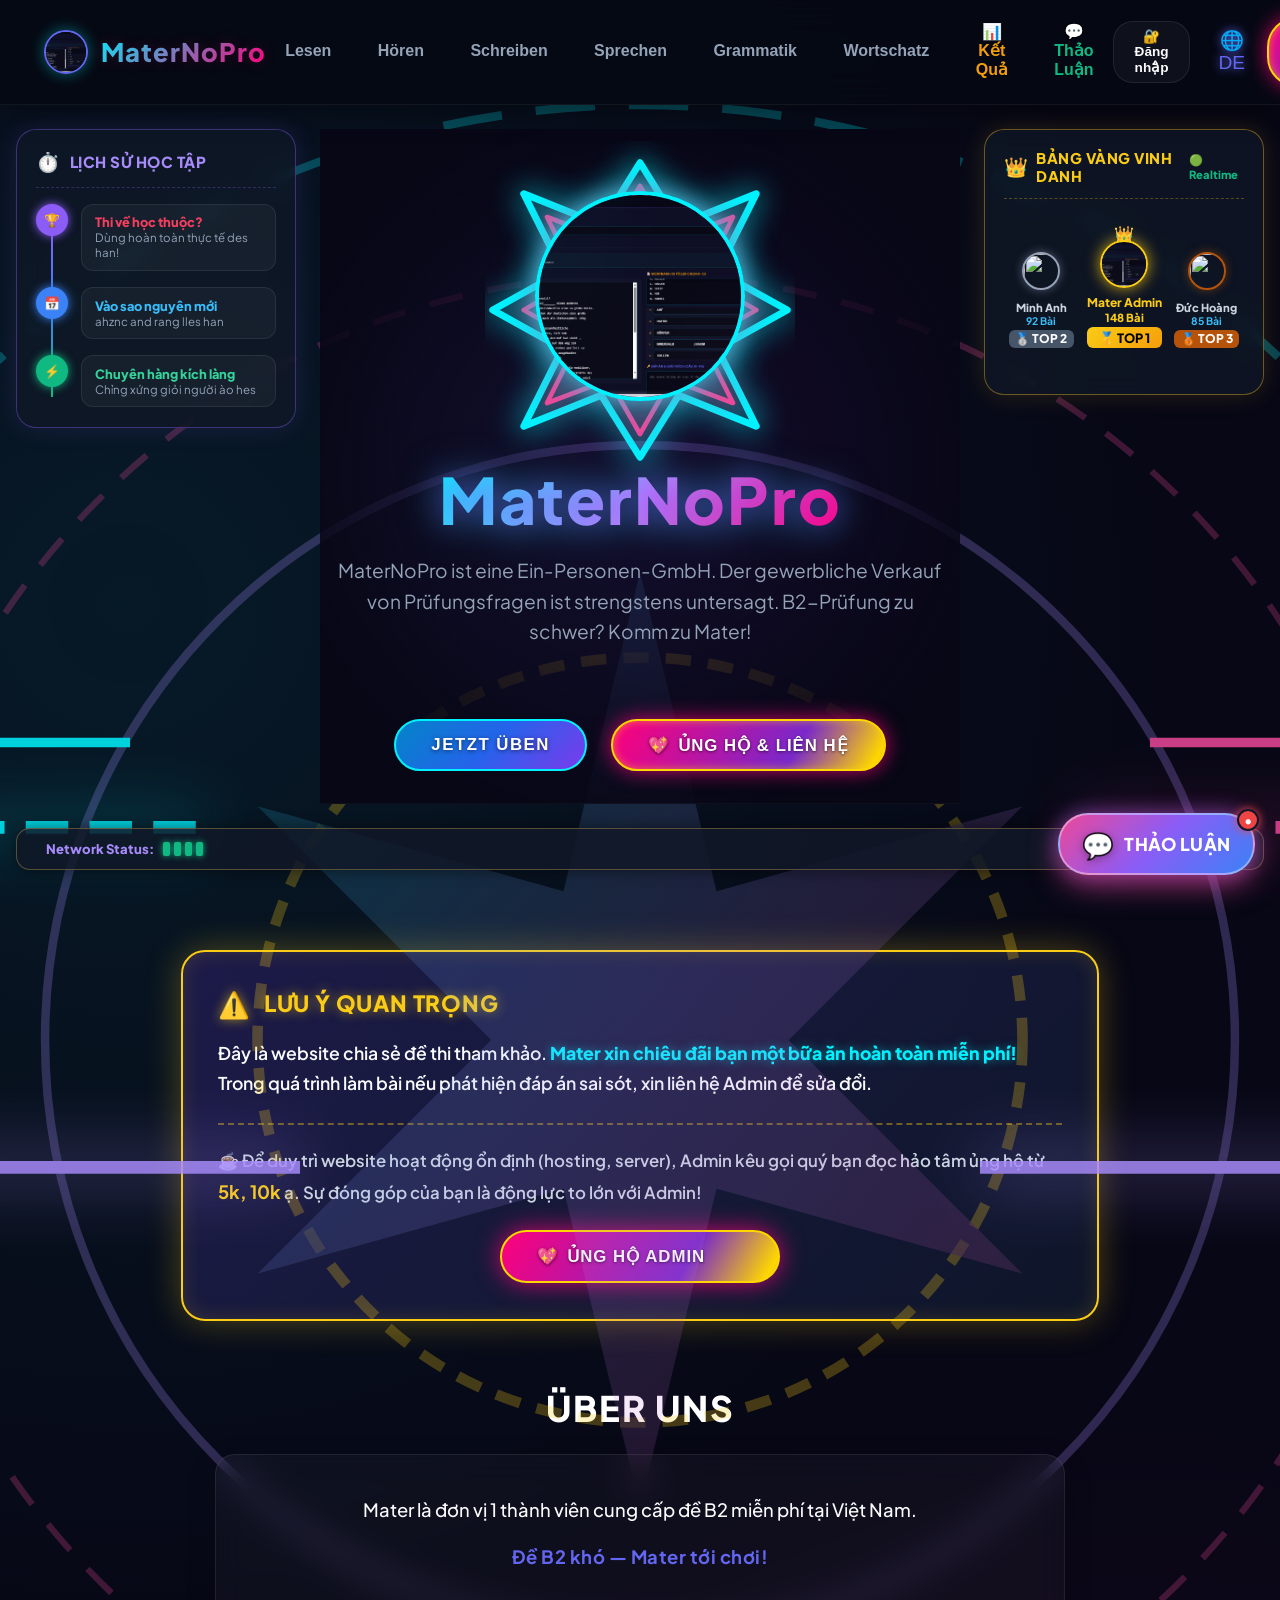
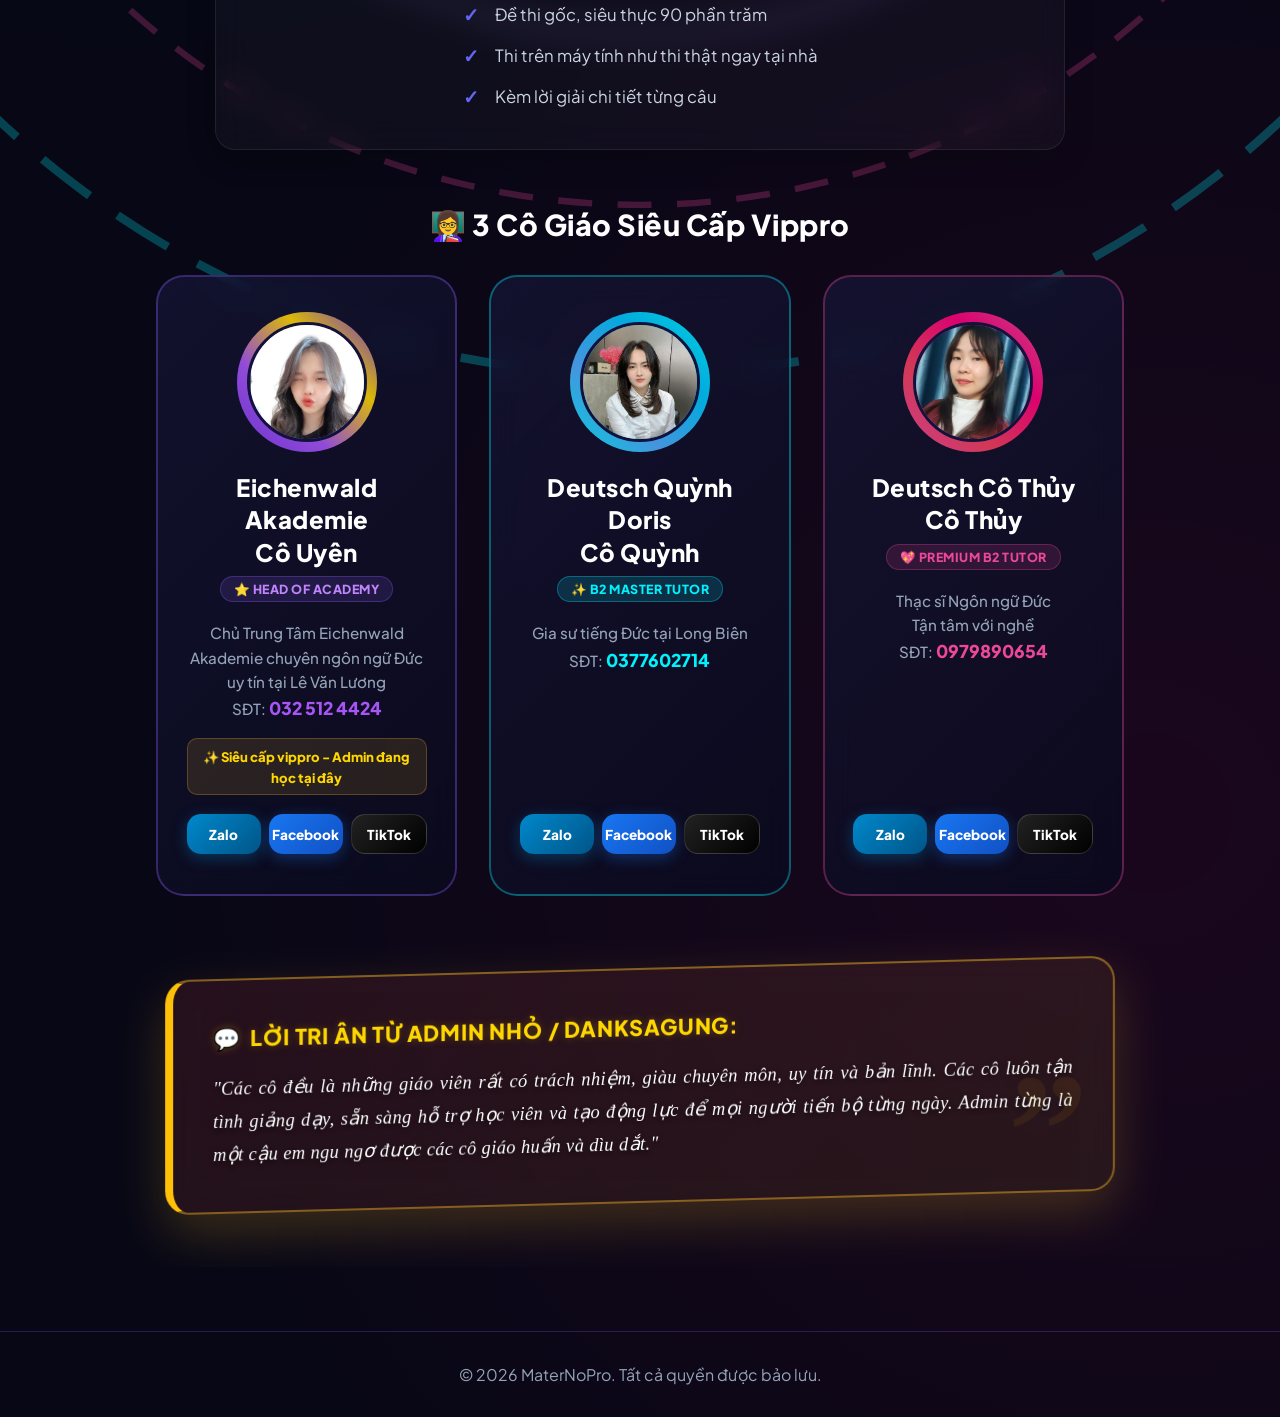
==== index_draft.html @ cdd09647 "Fix mobile responsive layout: stack Logo & Title at top, scale appropriately for mobile screens" ====
<!DOCTYPE html>
<html lang="vi">
<head>
  <meta charset="UTF-8">
  <meta name="viewport" content="width=device-width, initial-scale=1.0">
  <meta name="google-site-verification" content="glshfxim6xFDceRt_GaAZdT2AYxNjdOtfJfPv4i5EfY" />
  <title>MaterNoPro - Học Tiếng Đức & Thi Thử B2 Online Miễn Phí (Bản Nháp)</title>
  <meta name="description" content="Nền tảng ôn thi và thi thử tiếng Đức B2 trực tuyến miễn phí (Bản Nháp). Đầy đủ các phần đọc, nghe, viết theo cấu trúc đề thi chính thức kèm giải thích đáp án chi tiết.">
  <meta name="keywords" content="thi thử tiếng đức, thi thử b2 tiếng đức, học tiếng đức online, maternopro, ôn thi tiếng đức b2">
  <link rel="icon" type="image/jpeg" href="logo.jpg">
  
  <!-- Google Identity Services SDK (Đăng nhập bằng Google) -->
  <script src="https://accounts.google.com/gsi/client" async defer></script>
  
  <!-- Open Graph / Facebook -->
  <meta property="og:type" content="website">
  <meta property="og:url" content="https://maternorpo.online/index_draft.html">
  <meta property="og:title" content="MaterNoPro - Học Tiếng Đức & Thi Thử B2 Online Miễn Phí (Bản Nháp)">
  <meta property="og:description" content="Nền tảng ôn thi và thi thử tiếng Đức B2 trực tuyến miễn phí. Đầy đủ các phần đọc, nghe, viết kèm giải thích đáp án chi tiết.">
  <meta property="og:image" content="https://maternorpo.online/logo.jpg">

  <link rel="stylesheet" href="style_draft.css">
  <style>
    @keyframes heartbeat {
      0% { transform: scale(1); box-shadow: 0 0 15px rgba(255, 0, 122, 0.7); }
      14% { transform: scale(1.1); box-shadow: 0 0 30px rgba(255, 0, 122, 0.95); }
      28% { transform: scale(1); box-shadow: 0 0 15px rgba(255, 0, 122, 0.7); }
      42% { transform: scale(1.1); box-shadow: 0 0 30px rgba(255, 0, 122, 0.95); }
      70% { transform: scale(1); box-shadow: 0 0 15px rgba(255, 0, 122, 0.7); }
    }
    @keyframes cyanPulse {
      0% { transform: scale(1); box-shadow: 0 0 18px rgba(0, 242, 254, 0.8), inset 0 0 10px rgba(0, 242, 254, 0.4); }
      14% { transform: scale(1.1); box-shadow: 0 0 35px rgba(0, 242, 254, 1), 0 0 15px rgba(139, 92, 246, 0.8), inset 0 0 15px rgba(0, 242, 254, 0.6); }
      28% { transform: scale(1); box-shadow: 0 0 18px rgba(0, 242, 254, 0.8), inset 0 0 10px rgba(0, 242, 254, 0.4); }
      42% { transform: scale(1.1); box-shadow: 0 0 35px rgba(0, 242, 254, 1), 0 0 15px rgba(139, 92, 246, 0.8), inset 0 0 15px rgba(0, 242, 254, 0.6); }
      70% { transform: scale(1); box-shadow: 0 0 18px rgba(0, 242, 254, 0.8), inset 0 0 10px rgba(0, 242, 254, 0.4); }
    }
    @keyframes shimmer {
      0% { background-position: -200% 0; }
      100% { background-position: 200% 0; }
    }
    .btn-donate-pulse {
      background: linear-gradient(120deg, #ff007a 0%, #7928ca 35%, #ffd700 50%, #7928ca 65%, #ff007a 100%);
      background-size: 200% auto;
      border: 2px solid #ffd700;
      color: #fff;
      font-weight: 900;
      padding: 0.55rem 1.2rem;
      border-radius: 30px;
      cursor: pointer;
      display: inline-flex;
      align-items: center;
      gap: 0.5rem;
      font-size: 0.88rem;
      text-transform: uppercase;
      letter-spacing: 1px;
      text-shadow: 0 1px 3px rgba(0,0,0,0.6);
      box-shadow: 0 0 20px rgba(255, 0, 122, 0.8), inset 0 0 8px rgba(255, 215, 0, 0.5);
      animation: heartbeat 2.5s infinite ease-in-out, shimmer 3s infinite linear;
      transition: all 0.3s ease;
      margin-right: 0.8rem;
    }
    
    /* Cyber Gamer Outer Bevel Frame */
    .cyber-frame-wrapper {
      position: relative;
      max-width: 1380px;
      margin: 1.5rem auto;
      border: 3px solid #7c4dff;
      border-image: linear-gradient(135deg, #c5a059 0%, #8b5cf6 30%, #00f2fe 70%, #c5a059 100%) 1;
      background: rgba(10, 10, 26, 0.95);
      box-shadow: 0 0 50px rgba(124, 77, 255, 0.3), inset 0 0 30px rgba(0, 0, 0, 0.8);
      border-radius: 24px;
      padding: 1.5rem;
      overflow: hidden;
    }

    .cyber-frame-corner {
      position: absolute;
      width: 25px;
      height: 25px;
      border: 3px solid #c5a059;
      pointer-events: none;
      z-index: 10;
    }
    .cyber-corner-tl { top: 8px; left: 8px; border-right: none; border-bottom: none; }
    .cyber-corner-tr { top: 8px; right: 8px; border-left: none; border-bottom: none; }
    .cyber-corner-bl { bottom: 8px; left: 8px; border-right: none; border-top: none; }
    .cyber-corner-br { bottom: 8px; right: 8px; border-left: none; border-top: none; }

    .circuit-bg-lines {
      position: absolute;
      inset: 0;
      pointer-events: none;
      opacity: 0.15;
      background-image: 
        radial-gradient(circle at 50% 50%, rgba(139, 92, 246, 0.4) 0%, transparent 60%),
        linear-gradient(90deg, rgba(0,242,254,0.1) 1px, transparent 1px),
        linear-gradient(0deg, rgba(0,242,254,0.1) 1px, transparent 1px);
      background-size: 100% 100%, 40px 40px, 40px 40px;
      z-index: 1;
    }
    .btn-donate-pulse:hover {
      background-position: right center;
      transform: scale(1.15) !important;
      box-shadow: 0 0 35px rgba(255, 0, 122, 1), 0 0 15px rgba(255, 215, 0, 0.6);
    }
  </style>
  <script src="https://cdn.jsdelivr.net/npm/tesseract.js@5/dist/tesseract.min.js"></script>
</head>
<body>

  <!-- Top Navigation Bar -->
  <header>
    <div class="nav-container">
      <div class="logo" onclick="switchView('dashboard')">
        <img src="logo.jpg" class="header-logo-img" alt="MaterNoPro Logo">
        <span class="logo-text">MaterNoPro</span>
      </div>
      <nav class="nav-links">
        <button class="nav-btn" onclick="switchView('reading')" data-translate="nav-lesen">Lesen</button>
        <button class="nav-btn" onclick="switchView('listening')" data-translate="nav-hoeren">Hören</button>
        <button class="nav-btn" onclick="switchView('writing')" data-translate="nav-schreiben">Schreiben</button>
        <button class="nav-btn" onclick="switchView('speaking')" data-translate="nav-sprechen">Sprechen</button>
        <button class="nav-btn" onclick="switchView('grammar')" data-translate="nav-grammatik">Grammatik</button>
        <button class="nav-btn" onclick="switchView('vocab')" data-translate="nav-wortschatz">Wortschatz</button>
        <button class="nav-btn" onclick="switchView('results_history')" style="color: #f59e0b; font-weight: 800;">📊 Kết Quả</button>
        <button class="nav-btn" onclick="switchView('community')" style="color: #10b981; font-weight: 800;">💬 Thảo Luận</button>
        <button class="nav-btn" onclick="switchView('admin')" style="color: #ff007a; text-shadow: 0 0 8px rgba(255, 0, 122, 0.4); display: none;" data-translate="nav-admin">Admin</button>
      </nav>
      <div class="nav-right">
        
        <!-- Auth Login / Profile Header Button -->
        <button class="btn btn-secondary" id="auth-header-btn" onclick="handleAuthHeaderClick()" style="border-radius: 20px; font-weight: 800; font-size: 0.85rem; padding: 0.4rem 0.95rem; margin-right: 0.4rem; display: inline-flex; align-items: center; gap: 0.4rem; cursor: pointer;">
          🔐 Đăng nhập
        </button>

        <!-- Language Selector Dropdown -->
        <div class="lang-selector-container">
          <button class="icon-btn" id="lang-btn" onclick="toggleLangDropdown()" title="Chọn ngôn ngữ">🌐</button>
          <div class="lang-dropdown" id="lang-dropdown">
            <button class="lang-opt" onclick="setLanguage('de')">
              <span class="lang-prefix">DE</span> Deutsch
            </button>
            <button class="lang-opt" onclick="setLanguage('vi')">
              <span class="lang-prefix">VN</span> Tiếng Việt
            </button>
          </div>
        </div>

        <!-- Contact / Support Modal Trigger Button -->
        <button class="btn-donate-pulse" onclick="openDonateModal()" title="Cổng thông tin & Ủng hộ">
          <span>💖</span>
          <span style="font-family: 'Inter', sans-serif;">Ủng Hộ & LH</span>
        </button>

        <!-- Dedicated Warm Light Button -->
        <button class="icon-btn" id="warm-toggle-btn" onclick="toggleWarmLight()" title="Bật/Tắt Đèn Vàng Dịu Mắt (Bảo vệ mắt)" style="margin-right: 0.5rem; padding: 0.4rem 0.85rem; border-radius: 20px; font-size: 0.85rem; font-weight: 700; cursor: pointer; transition: all 0.2s; border: 1px solid var(--border-light); display: inline-flex; align-items: center; gap: 0.3rem;">
          💡 Đèn Vàng
        </button>

        <!-- Light/Dark Mode Switcher -->
        <button class="icon-btn" id="theme-toggle-btn" onclick="toggleTheme()" title="Đổi màu nền (Tối/Sáng/Vàng)">☀️</button>
      </div>
    </div>
  </header>

  <main>
    <!-- 1. DASHBOARD VIEW -->
    <section id="dashboard" class="section-view active" style="position: relative; overflow: hidden; width: 100%;">
      
      <!-- FULL SCREEN 100VW CYBER CIRCUIT LINES, PHOENIX WING & TRỐNG ĐỒNG OVERLAY -->
      <div style="position: absolute; inset: 0; width: 100vw; left: 50%; transform: translateX(-50%); pointer-events: none; opacity: 0.85; z-index: 0; overflow: hidden;">
        <svg width="100%" height="100%" viewBox="0 0 1600 650" preserveAspectRatio="xMidYMid slice" fill="none" xmlns="http://www.w3.org/2000/svg">
          
          <!-- HẠT NĂNG LƯỢNG KHIẾU PHÁT SÁNG LƠ LỬNG -->
          <circle cx="250" cy="120" r="3" fill="#00f2fe" opacity="0.8"><animate attributeName="opacity" values="0.2;1;0.2" dur="3s" repeatCount="indefinite"/></circle>
          <circle cx="1350" cy="140" r="3" fill="#ec4899" opacity="0.8"><animate attributeName="opacity" values="1;0.2;1" dur="2.5s" repeatCount="indefinite"/></circle>
          <circle cx="800" cy="60" r="4" fill="#facc15" opacity="0.9"><animate attributeName="r" values="3;5;3" dur="2s" repeatCount="indefinite"/></circle>

          <!-- TRỐNG ĐỒNG CỔ TRUYỀN HÀO QUANG ĐA TẦNG XOAY NHỊP NHÀNG TRUNG TÂM -->
          <g transform="translate(800, 220)" opacity="0.3">
            <circle cx="0" cy="0" r="220" stroke="#00f2fe" stroke-width="2" stroke-dasharray="14 8"/>
            <circle cx="0" cy="0" r="180" stroke="#ec4899" stroke-width="1.5" stroke-dasharray="8 6"/>
            <circle cx="0" cy="0" r="140" stroke="#a78bfa" stroke-width="2"/>
            <circle cx="0" cy="0" r="90" stroke="#facc15" stroke-width="2.5" stroke-dasharray="6 4"/>
            <!-- 14 CÁNH SAO TRỐNG ĐỒNG HÀO QUANG -->
            <path d="M0 -110 L18 -35 L90 -55 L35 0 L90 55 L18 35 L0 110 L-18 35 L-90 55 L-35 0 L-90 -55 L-18 -35 Z" fill="url(#drumStarGrad)" opacity="0.6"/>
            <defs>
              <linearGradient id="drumStarGrad" x1="0%" y1="0%" x2="100%" y2="100%">
                <stop offset="0%" stop-color="#00f2fe"/>
                <stop offset="50%" stop-color="#a78bfa"/>
                <stop offset="100%" stop-color="#ec4899"/>
              </linearGradient>
            </defs>
          </g>

          <!-- CIRCUIT LINES STRETCHING 100% FULL SCREEN LEFT EDGE -->
          <path d="M 0 80 H 480 L 580 170 H 700" stroke="#00f2fe" stroke-width="3" stroke-dasharray="10 5" filter="drop-shadow(0 0 8px #00f2fe)"/>
          <circle cx="40" cy="80" r="6" fill="#00f2fe"/>
          <circle cx="300" cy="80" r="5" fill="#00f2fe"/>
          <path d="M 0 200 H 420 L 510 150 H 680" stroke="#00f2fe" stroke-width="2.2"/>
          <circle cx="20" cy="200" r="5" fill="#00f2fe"/>
          <path d="M 0 360 H 500 L 630 250 H 720" stroke="#a78bfa" stroke-width="3" filter="drop-shadow(0 0 8px #a78bfa)"/>
          <circle cx="60" cy="360" r="6" fill="#a78bfa"/>

          <!-- CIRCUIT LINES STRETCHING 100% FULL SCREEN RIGHT EDGE -->
          <path d="M 1600 80 H 1120 L 1020 170 H 900" stroke="#ec4899" stroke-width="3" stroke-dasharray="10 5" filter="drop-shadow(0 0 8px #ec4899)"/>
          <circle cx="1560" cy="80" r="6" fill="#ec4899"/>
          <circle cx="1300" cy="80" r="5" fill="#ec4899"/>
          <path d="M 1600 200 H 1180 L 1090 150 H 920" stroke="#ec4899" stroke-width="2.2"/>
          <circle cx="1580" cy="200" r="5" fill="#ec4899"/>
          <path d="M 1600 360 H 1100 L 970 250 H 880" stroke="#a78bfa" stroke-width="3" filter="drop-shadow(0 0 8px #a78bfa)"/>
          <circle cx="1540" cy="360" r="6" fill="#a78bfa"/>

          <!-- ELABORATE GLOWING PHOENIX FEATHER WINGS RIGHT -->
          <g filter="drop-shadow(0 0 15px rgba(236,72,153,0.5))">
            <path d="M 1120 30 C 1380 -20, 1620 90, 1560 300 C 1490 440, 1300 540, 1150 620 C 1320 510, 1520 360, 1450 220 Z" fill="url(#phoenixGradFullRight)" opacity="0.9"/>
            <!-- Lông vũ phượng hoàng phụ -->
            <path d="M 1200 100 C 1400 60, 1580 160, 1520 320 C 1420 420, 1280 480, 1200 520 Z" fill="url(#phoenixGradSub)" opacity="0.6"/>
          </g>
          
          <!-- ELABORATE GLOWING PHOENIX FEATHER WINGS LEFT -->
          <g filter="drop-shadow(0 0 15px rgba(0,242,254,0.5))">
            <path d="M 480 30 C 220 -20, -20 90, 40 300 C 110 440, 300 540, 450 620 C 280 510, 80 360, 150 220 Z" fill="url(#phoenixGradFullLeft)" opacity="0.9"/>
            <!-- Lông vũ phượng hoàng phụ -->
            <path d="M 400 100 C 200 60, 20 160, 80 320 C 180 420, 320 480, 400 520 Z" fill="url(#phoenixGradSubLeft)" opacity="0.6"/>
          </g>

          <defs>
            <linearGradient id="phoenixGradFullRight" x1="0%" y1="0%" x2="100%" y2="100%">
              <stop offset="0%" stop-color="#ec4899" stop-opacity="0.95"/>
              <stop offset="40%" stop-color="#8b5cf6" stop-opacity="0.75"/>
              <stop offset="100%" stop-color="#00f2fe" stop-opacity="0.0"/>
            </linearGradient>
            <linearGradient id="phoenixGradSub" x1="0%" y1="0%" x2="100%" y2="100%">
              <stop offset="0%" stop-color="#facc15" stop-opacity="0.8"/>
              <stop offset="100%" stop-color="#ec4899" stop-opacity="0.1"/>
            </linearGradient>
            <linearGradient id="phoenixGradFullLeft" x1="100%" y1="0%" x2="0%" y2="100%">
              <stop offset="0%" stop-color="#00f2fe" stop-opacity="0.95"/>
              <stop offset="40%" stop-color="#8b5cf6" stop-opacity="0.75"/>
              <stop offset="100%" stop-color="#ec4899" stop-opacity="0.0"/>
            </linearGradient>
            <linearGradient id="phoenixGradSubLeft" x1="100%" y1="0%" x2="0%" y2="100%">
              <stop offset="0%" stop-color="#facc15" stop-opacity="0.8"/>
              <stop offset="100%" stop-color="#00f2fe" stop-opacity="0.1"/>
            </linearGradient>
          </defs>
        </svg>
      </div>

      <!-- CYBER GAMER HUD DASHBOARD CONTAINER -->
      <div class="cyber-hud-container" style="position: relative; z-index: 2; max-width: 1300px; margin: 0 auto; padding: 1.5rem 1rem;">
        
        <div class="cyber-hud-grid" style="display: grid; grid-template-columns: 280px 1fr 280px; gap: 1.5rem; align-items: start;">
          
          <!-- LEFT PANEL: LỊCH SỬ HỌC TẬP / ROADMAP -->
          <div class="cyber-hud-panel" style="background: rgba(17, 24, 39, 0.75); backdrop-filter: blur(12px); border: 1.5px solid rgba(139, 92, 246, 0.4); border-radius: 20px; padding: 1.2rem; box-shadow: 0 0 25px rgba(139, 92, 246, 0.15);">
            <div style="display: flex; align-items: center; gap: 0.6rem; border-bottom: 1.5px dashed rgba(139, 92, 246, 0.3); padding-bottom: 0.8rem; margin-bottom: 1rem;">
              <span style="font-size: 1.2rem;">⏱️</span>
              <span style="font-weight: 900; font-size: 0.95rem; color: #a78bfa; letter-spacing: 0.5px;">LỊCH SỬ HỌC TẬP</span>
            </div>
            <div style="display: flex; flex-direction: column; gap: 1rem; position: relative;">
              <div style="position: absolute; left: 15px; top: 10px; bottom: 10px; width: 2px; background: linear-gradient(180deg, #8b5cf6, #3b82f6, #10b981);"></div>
              
              <div style="display: flex; gap: 0.8rem; position: relative; z-index: 2;">
                <div style="width: 32px; height: 32px; border-radius: 50%; background: #8b5cf6; display: flex; align-items: center; justify-content: center; font-weight: 900; font-size: 0.8rem; color: #fff; flex-shrink: 0; box-shadow: 0 0 10px #8b5cf6;">🏆</div>
                <div style="background: rgba(255,255,255,0.04); padding: 0.6rem 0.8rem; border-radius: 12px; border: 1px solid rgba(255,255,255,0.08); flex: 1;">
                  <div style="font-size: 0.8rem; font-weight: 800; color: #f43f5e;">Thi về học thuộc?</div>
                  <div style="font-size: 0.72rem; color: #94a3b8;">Dùng hoàn toàn thực tế des han!</div>
                </div>
              </div>

              <div style="display: flex; gap: 0.8rem; position: relative; z-index: 2;">
                <div style="width: 32px; height: 32px; border-radius: 50%; background: #3b82f6; display: flex; align-items: center; justify-content: center; font-weight: 900; font-size: 0.8rem; color: #fff; flex-shrink: 0; box-shadow: 0 0 10px #3b82f6;">📅</div>
                <div style="background: rgba(255,255,255,0.04); padding: 0.6rem 0.8rem; border-radius: 12px; border: 1px solid rgba(255,255,255,0.08); flex: 1;">
                  <div style="font-size: 0.8rem; font-weight: 800; color: #38bdf8;">Vào sao nguyên mới</div>
                  <div style="font-size: 0.72rem; color: #94a3b8;">ahznc and rang lles han</div>
                </div>
              </div>

              <div style="display: flex; gap: 0.8rem; position: relative; z-index: 2;">
                <div style="width: 32px; height: 32px; border-radius: 50%; background: #10b981; display: flex; align-items: center; justify-content: center; font-weight: 900; font-size: 0.8rem; color: #fff; flex-shrink: 0; box-shadow: 0 0 10px #10b981;">⚡</div>
                <div style="background: rgba(255,255,255,0.04); padding: 0.6rem 0.8rem; border-radius: 12px; border: 1px solid rgba(255,255,255,0.08); flex: 1;">
                  <div style="font-size: 0.8rem; font-weight: 800; color: #34d399;">Chuyên hàng kích làng</div>
                  <div style="font-size: 0.72rem; color: #94a3b8;">Chỉng xứng giỏi người ào hes</div>
                </div>
              </div>
            </div>
          </div>

          <!-- CENTER HERO CORE -->
          <div class="hero-section" style="margin: 0; position: relative; padding: 2rem 1rem;">

            <!-- CYBER 8-POINTED SUPER STAR LOGO FRAME - BIGGER & ULTRA CLEAR HD -->
            <div class="hero-logo" style="position: relative; display: inline-block; z-index: 2; padding: 30px;">
              
              <!-- 8-POINTED CYBER STAR OUTER BORDER FRAME SVG WITH SHARP SOLID LINES & ROTATION -->
              <svg style="position: absolute; inset: -20px; width: calc(100% + 40px); height: calc(100% + 40px); pointer-events: none; z-index: 1; animation: rotate-glow 14s linear infinite;" viewBox="0 0 200 200">
                <!-- 8-Pointed Outer Star Polygon - Crisp Solid Cyan -->
                <polygon points="100,5 125,45 175,25 150,75 195,100 150,125 175,175 125,155 100,195 75,155 25,175 50,125 5,100 50,75 25,25 75,45" fill="none" stroke="#00f2fe" stroke-width="4.5" stroke-linejoin="round" filter="drop-shadow(0 0 10px #00f2fe)"/>
                <!-- Inner Octagram Star Polygon Rotating Reverse - Crisp Solid Pink -->
                <g style="transform-origin: 100px 100px; animation: rotate-glow 9s linear infinite reverse;">
                  <polygon points="100,20 120,55 160,40 140,80 175,100 140,120 160,160 120,145 100,180 80,145 40,160 60,120 25,100 60,80 40,40 80,55" fill="none" stroke="#ec4899" stroke-width="3" stroke-linejoin="round" filter="drop-shadow(0 0 8px #ec4899)"/>
                </g>
              </svg>

              <!-- MAIN LOGO IMAGE HD LARGE SIZE (210PX) WITH LIGHTNING PULSE BORDER -->
              <img src="logo.jpg" class="hero-logo-img lightning-logo-pulse" alt="MaterNoPro Logo Big" style="position: relative; z-index: 2; width: 210px; height: 210px; border-radius: 50%; object-fit: cover; border: 4.5px solid #00f2fe; box-shadow: 0 0 35px rgba(0, 242, 254, 0.9), 0 0 20px rgba(236, 72, 153, 0.7); image-rendering: -webkit-optimize-contrast;">
            </div>
            <h1 class="hero-title" style="position: relative; z-index: 2; background: linear-gradient(135deg, #00f2fe 0%, #a78bfa 50%, #ff007a 100%); -webkit-background-clip: text; -webkit-text-fill-color: transparent; filter: drop-shadow(0 0 18px rgba(0, 242, 254, 0.5));">MaterNoPro</h1>
            <p class="hero-subtitle" data-translate="hero-subtitle" style="position: relative; z-index: 2;">MaterNoPro ist eine Ein-Personen-GmbH. Der gewerbliche Verkauf von Prüfungsfragen ist strengstens untersagt. B2-Prüfung zu schwer? Komm zu Mater!</p>
            <!-- ACTION BUTTONS WITH PULSE HEARTBEAT ANIMATION -->
            <div style="display: flex; gap: 1.5rem; justify-content: center; align-items: center; margin-top: 2rem; flex-wrap: wrap; position: relative; z-index: 2;">
              <button class="btn btn-cyber-pulse" onclick="switchView('reading')" data-translate="hero-btn" style="min-width: 185px; padding: 0.85rem 2.2rem; font-size: 1.05rem; margin: 0; background: linear-gradient(135deg, #0284c7 0%, #2563eb 50%, #7c3aed 100%); border: 2.5px solid #00f2fe; color: #fff; border-radius: 30px; font-weight: 900; letter-spacing: 1.5px; text-transform: uppercase; cursor: pointer; text-shadow: 0 1px 4px rgba(0,0,0,0.6); animation: cyanPulse 2.5s infinite ease-in-out; transition: all 0.3s ease;">⚡ JETZT ÜBEN</button>
              <button class="btn-donate-pulse" onclick="openDonateModal()" style="min-width: 185px; padding: 0.85rem 2.2rem; font-size: 1.05rem; margin: 0; display: inline-flex; align-items: center; justify-content: center; gap: 0.5rem; text-shadow: 0 1px 3px rgba(0,0,0,0.6);">
                <span>💖</span>
                <span style="font-family: 'Inter', sans-serif;">ỦNG HỘ & LIÊN HỆ</span>
              </button>
            </div>
          </div>

          <!-- RIGHT PANEL: XẾP HẠNG BẢNG VÀNG CĂN CỨ THEO CHĂM HỌC & ONLINE -->
          <div class="cyber-hud-panel" style="background: rgba(17, 24, 39, 0.75); backdrop-filter: blur(12px); border: 1.5px solid rgba(251, 191, 36, 0.4); border-radius: 20px; padding: 1.2rem; box-shadow: 0 0 25px rgba(251, 191, 36, 0.15);">
            <div style="display: flex; align-items: center; justify-content: space-between; border-bottom: 1.5px dashed rgba(251, 191, 36, 0.3); padding-bottom: 0.8rem; margin-bottom: 1rem;">
              <div style="display: flex; align-items: center; gap: 0.5rem;">
                <span style="font-size: 1.2rem;">👑</span>
                <span style="font-weight: 900; font-size: 0.92rem; color: #facc15; letter-spacing: 0.5px;">BẢNG VÀNG VINH DANH</span>
              </div>
              <span style="font-size: 0.7rem; color: #10b981; font-weight: 800;" id="leaderboard-live-badge">🟢 Realtime</span>
            </div>

            <!-- DYNAMIC LEADERBOARD CONTAINER -->
            <div id="dynamic-leaderboard-container">
              <!-- TOP 3 PODIUM -->
              <div style="display: flex; justify-content: center; align-items: flex-end; gap: 0.8rem; margin-bottom: 1.2rem; padding: 0.5rem 0;">
                <!-- TOP 2 -->
                <div style="text-align: center;" id="top2-podium">
                  <img id="top2-img" src="https://api.dicebear.com/7.x/avataaars/svg?seed=MinhAnh" style="width: 38px; height: 38px; border-radius: 50%; border: 2px solid #94a3b8; box-shadow: 0 0 10px rgba(148, 163, 184, 0.5); object-fit: cover;">
                  <div style="font-size: 0.7rem; font-weight: 800; color: #cbd5e1; margin-top: 0.2rem;" id="top2-name">Minh Anh</div>
                  <div style="font-size: 0.65rem; color: #38bdf8; font-weight: 700;" id="top2-score">92 Bài</div>
                  <div style="background: #475569; color: white; border-radius: 6px; font-weight: 900; font-size: 0.75rem; padding: 0.1rem 0.4rem; margin-top: 0.2rem;">🥈 TOP 2</div>
                </div>
                <!-- TOP 1 -->
                <div style="text-align: center;" id="top1-podium">
                  <div style="font-size: 1rem; margin-bottom: -4px;">👑</div>
                  <img id="top1-img" src="logo.jpg" style="width: 48px; height: 48px; border-radius: 50%; border: 2.5px solid #facc15; box-shadow: 0 0 15px rgba(250, 204, 21, 0.8); object-fit: cover;">
                  <div style="font-size: 0.75rem; font-weight: 900; color: #facc15; margin-top: 0.2rem;" id="top1-name">Mater Admin</div>
                  <div style="font-size: 0.7rem; color: #facc15; font-weight: 800;" id="top1-score">148 Bài</div>
                  <div style="background: linear-gradient(135deg, #facc15, #f59e0b); color: #000; border-radius: 6px; font-weight: 900; font-size: 0.8rem; padding: 0.15rem 0.5rem; margin-top: 0.2rem;">🥇 TOP 1</div>
                </div>
                <!-- TOP 3 -->
                <div style="text-align: center;" id="top3-podium">
                  <img id="top3-img" src="https://api.dicebear.com/7.x/avataaars/svg?seed=DucHoang" style="width: 38px; height: 38px; border-radius: 50%; border: 2px solid #b45309; box-shadow: 0 0 10px rgba(180, 83, 9, 0.5); object-fit: cover;">
                  <div style="font-size: 0.7rem; font-weight: 800; color: #cbd5e1; margin-top: 0.2rem;" id="top3-name">Đức Hoàng</div>
                  <div style="font-size: 0.65rem; color: #38bdf8; font-weight: 700;" id="top3-score">85 Bài</div>
                  <div style="background: #b45309; color: white; border-radius: 6px; font-weight: 900; font-size: 0.75rem; padding: 0.1rem 0.4rem; margin-top: 0.2rem;">🥉 TOP 3</div>
                </div>
              </div>

              <!-- EXTRA RANKS LIST -->
              <div style="display: flex; flex-direction: column; gap: 0.6rem;" id="leaderboard-extra-list">
                <!-- Renders dynamically -->
              </div>
            </div>

          </div>

        </div>

        <!-- NETWORK STATUS BAR BELOW -->
        <div style="display: flex; justify-content: space-between; align-items: center; margin-top: 1.5rem; background: rgba(17, 24, 39, 0.85); padding: 0.7rem 1.8rem; border-radius: 14px; border: 1.5px solid rgba(197, 160, 89, 0.4); box-shadow: 0 0 15px rgba(0,0,0,0.5);">
          <div style="display: flex; align-items: center; gap: 0.6rem; font-size: 0.82rem; font-weight: 800; color: #cbd5e1;">
            <span style="color: #a78bfa;">Network Status:</span>
            <span style="display: flex; gap: 4px;">
              <span style="width: 7px; height: 14px; background: #10b981; border-radius: 2px; box-shadow: 0 0 6px #10b981;"></span>
              <span style="width: 7px; height: 14px; background: #10b981; border-radius: 2px; box-shadow: 0 0 6px #10b981;"></span>
              <span style="width: 7px; height: 14px; background: #10b981; border-radius: 2px; box-shadow: 0 0 6px #10b981;"></span>
              <span style="width: 7px; height: 14px; background: #10b981; border-radius: 2px; box-shadow: 0 0 6px #10b981;"></span>
            </span>
          </div>
          <div style="display: flex; align-items: center; gap: 0.6rem; font-size: 0.82rem; font-weight: 800; color: #cbd5e1;">
            <span style="color: #facc15;">Active Learners:</span>
            <span style="display: flex; gap: 4px;">
              <span style="width: 7px; height: 14px; background: #ef4444; border-radius: 2px; box-shadow: 0 0 6px #ef4444;"></span>
              <span style="width: 7px; height: 14px; background: #ef4444; border-radius: 2px; box-shadow: 0 0 6px #ef4444;"></span>
              <span style="width: 7px; height: 14px; background: #ef4444; border-radius: 2px; box-shadow: 0 0 6px #ef4444;"></span>
              <span style="width: 7px; height: 14px; background: #ef4444; border-radius: 2px; box-shadow: 0 0 6px #ef4444;"></span>
            </span>
          </div>
        </div>

      </div>

      <!-- Khung Lưu ý quan trọng - TO NỔI BẬT NỔI BẬT KHÔNG THỂ BỎ QUA -->
      <div class="donation-alert-wrapper" style="max-width: 950px; margin: 3.5rem auto 0 auto; padding: 0 1rem;">
        <div class="donation-alert" style="background: linear-gradient(135deg, rgba(30, 27, 75, 0.95), rgba(15, 23, 42, 0.95)); border: 2.5px solid #facc15; border-radius: 24px; padding: 2.2rem; box-shadow: 0 0 35px rgba(250, 204, 21, 0.3), inset 0 0 20px rgba(250, 204, 21, 0.15);">
          
          <div class="alert-title-box" style="font-weight: 900; margin-bottom: 1.2rem; font-size: 1.4rem; display: flex; align-items: center; gap: 0.8rem; letter-spacing: 0.8px; text-transform: uppercase; color: #facc15; text-shadow: 0 0 12px rgba(250, 204, 21, 0.6);">
            <span style="font-size: 1.6rem;">⚠️</span> LƯU Ý QUAN TRỌNG
          </div>
          
          <p class="alert-main-text" style="font-size: 1.1rem; line-height: 1.7; font-weight: 600; margin: 0 0 1.5rem 0; text-align: left; color: #f8fafc;">
            Đây là website chia sẻ đề thi tham khảo. <span class="alert-highlight-text" style="color: #00f2fe; font-weight: 900; text-shadow: 0 0 10px rgba(0, 242, 254, 0.5);">Mater xin chiêu đãi bạn một bữa ăn hoàn toàn miễn phí!</span> 
            Trong quá trình làm bài nếu phát hiện đáp án sai sót, xin liên hệ Admin để sửa đổi.
          </p>
          
          <div class="alert-footer-box" style="border-top: 2px dashed rgba(250, 204, 21, 0.4); padding-top: 1.4rem; display: flex; flex-direction: column; align-items: stretch; justify-content: space-between; gap: 1.4rem;">
            <p class="donation-alert-text" style="font-size: 1.05rem; line-height: 1.7; font-weight: 600; margin: 0; min-width: 0; color: #cbd5e1;">
              ☕ Để duy trì website hoạt động ổn định (hosting, server), Admin kêu gọi quý bạn đọc hảo tâm ủng hộ từ <b style="color: #facc15; font-size: 1.15rem;">5k, 10k</b> ạ. Sự đóng góp của bạn là động lực to lớn với Admin!
            </p>
            <button class="btn-donate-pulse" onclick="openDonateModal()" style="margin: 0 auto; font-size: 1.05rem; padding: 0.9rem 2.2rem; border-radius: 30px; font-weight: 900; letter-spacing: 1px; width: 100%; max-width: 280px; box-shadow: 0 0 25px rgba(255, 0, 122, 0.8);">
              <span>💖</span> ỦNG HỘ ADMIN
            </button>
          </div>
        </div>
      </div>

      <div class="about-section" style="max-width: 1000px; margin: 4rem auto 0 auto; padding: 0 1rem 4rem 1rem; text-align: center;">
        <h2 class="about-title" style="font-size: 2.2rem; font-weight: 800; margin-bottom: 1.5rem; border: none; padding: 0;">Über Uns</h2>
        
        <div class="about-box">
          <p style="font-size: 1.15rem; line-height: 1.6; font-weight: 500; margin: 0 0 1rem 0;">
            Mater là đơn vị 1 thành viên cung cấp đề B2 miễn phí tại Việt Nam.
          </p>
          <p style="color: var(--accent-cyan); font-weight: bold; font-size: 1.15rem; margin: 0 0 1.8rem 0; letter-spacing: 0.5px;">
            Đề B2 khó — Mater tới chơi!
          </p>

          <ul style="list-style: none; padding: 0; display: inline-flex; flex-direction: column; gap: 1rem; text-align: left; margin: 0;">
            <li style="display: flex; align-items: center; gap: 1rem; font-size: 1.05rem;">
              <span style="color: var(--accent-cyan); font-weight: bold; font-size: 1.2rem;">✓</span>
              Đề thi gốc, siêu thực 90 phần trăm
            </li>
            <li style="display: flex; align-items: center; gap: 1rem; font-size: 1.05rem;">
              <span style="color: var(--accent-cyan); font-weight: bold; font-size: 1.2rem;">✓</span>
              Thi trên máy tính như thi thật ngay tại nhà
            </li>
            <li style="display: flex; align-items: center; gap: 1rem; font-size: 1.05rem;">
              <span style="color: var(--accent-cyan); font-weight: bold; font-size: 1.2rem;">✓</span>
              Kèm lời giải chi tiết từng câu
            </li>
          </ul>
        </div>

        <!-- Khung 3 cô giáo riêng biệt -->
        <h3 class="teachers-section-title" style="text-align: center; margin: 3.5rem 0 2rem 0; font-size: 1.8rem; font-weight: 800; letter-spacing: 0.5px;">👩‍🏫 3 Cô Giáo Siêu Cấp Vippro</h3>

        <style>
          @keyframes pulse-purple-card {
            0% { box-shadow: 0 10px 40px rgba(139, 92, 246, 0.2); border-color: rgba(139, 92, 246, 0.3); transform: translateY(0); }
            50% { box-shadow: 0 20px 60px rgba(139, 92, 246, 0.55); border-color: rgba(139, 92, 246, 0.85); transform: translateY(-8px); }
            100% { box-shadow: 0 10px 40px rgba(139, 92, 246, 0.2); border-color: rgba(139, 92, 246, 0.3); transform: translateY(0); }
          }
          @keyframes pulse-cyan-card {
            0% { box-shadow: 0 10px 40px rgba(0, 242, 254, 0.2); border-color: rgba(0, 242, 254, 0.3); transform: translateY(0); }
            50% { box-shadow: 0 20px 60px rgba(0, 242, 254, 0.55); border-color: rgba(0, 242, 254, 0.85); transform: translateY(-8px); }
            100% { box-shadow: 0 10px 40px rgba(0, 242, 254, 0.2); border-color: rgba(0, 242, 254, 0.3); transform: translateY(0); }
          }
          @keyframes pulse-pink-card {
            0% { box-shadow: 0 10px 40px rgba(236, 72, 153, 0.2); border-color: rgba(236, 72, 153, 0.3); transform: translateY(0); }
            50% { box-shadow: 0 20px 60px rgba(236, 72, 153, 0.55); border-color: rgba(236, 72, 153, 0.85); transform: translateY(-8px); }
            100% { box-shadow: 0 10px 40px rgba(236, 72, 153, 0.2); border-color: rgba(236, 72, 153, 0.3); transform: translateY(0); }
          }
          @keyframes rotate-glow {
            0% { transform: rotate(0deg); }
            100% { transform: rotate(360deg); }
          }
          .teacher-avatar-wrapper {
            position: relative;
            width: 130px;
            height: 130px;
            margin-bottom: 1.5rem;
            display: flex;
            align-items: center;
            justify-content: center;
          }
          .teacher-avatar-glow {
            position: absolute;
            top: -5px; left: -5px; right: -5px; bottom: -5px;
            border-radius: 50%;
            background: linear-gradient(45deg, #7c3aed, #00f2fe, #ff007a, #7c3aed);
            background-size: 400% 400%;
            animation: rotate-glow 6s linear infinite;
            z-index: 1;
            opacity: 0.85;
          }
          .teacher-avatar-img {
            position: relative;
            width: 120px;
            height: 120px;
            border-radius: 50%;
            object-fit: cover;
            z-index: 2;
            border: 3px solid #11133c;
          }
          .btn-social {
            flex: 1;
            min-width: 70px;
            text-align: center;
            color: #fff;
            text-decoration: none;
            padding: 0.65rem 0.6rem;
            border-radius: 14px;
            font-size: 0.85rem;
            font-weight: 800;
            transition: all 0.25s ease;
            display: inline-flex;
            align-items: center;
            justify-content: center;
            gap: 0.3rem;
          }
          .btn-social:hover {
            transform: translateY(-2px);
            filter: brightness(1.2);
          }
          @media (max-width: 900px) {
            .teachers-grid {
              grid-template-columns: 1fr !important;
            }
          }
        </style>

        <div class="teachers-grid" style="display: grid; grid-template-columns: repeat(auto-fit, minmax(280px, 1fr)); gap: 2rem; text-align: left; margin-bottom: 1rem;">
          <!-- Cô Uyên -->
          <div class="teacher-card teacher-card-uyen" style="background: linear-gradient(135deg, rgba(22, 22, 54, 0.75) 0%, rgba(10, 10, 30, 0.85) 100%); backdrop-filter: blur(15px); -webkit-backdrop-filter: blur(15px); border: 2px solid rgba(139, 92, 246, 0.35); padding: 2.5rem 1.8rem; border-radius: 28px; display: flex; flex-direction: column; align-items: center; text-align: center; animation: pulse-purple-card 4s infinite ease-in-out; transition: all 0.3s;" onmouseover="this.style.animationPlayState='paused';" onmouseout="this.style.animationPlayState='running';">
            
            <div class="teacher-avatar-wrapper">
              <div class="teacher-avatar-glow" style="background: linear-gradient(45deg, #7c3aed, #a855f7, #ffd700, #7c3aed);"></div>
              <img src="uyen_avatar.jpg?v=95" class="teacher-avatar-img" alt="Cô Uyên">
            </div>

            <h5 class="teacher-name" style="margin: 0; font-size: 1.5rem; font-weight: 900; letter-spacing: 0.5px; line-height: 1.35;">Eichenwald Akademie<br>Cô Uyên</h5>
            <span style="background: rgba(139, 92, 246, 0.15); color: #c084fc; border: 1px solid rgba(139, 92, 246, 0.3); padding: 0.25rem 0.8rem; border-radius: 20px; font-size: 0.78rem; font-weight: 800; margin-top: 0.5rem; text-transform: uppercase; letter-spacing: 0.5px;">⭐ Head of Academy</span>
            
            <p class="teacher-desc" style="margin: 1.2rem 0; font-size: 0.95rem; line-height: 1.6; font-weight: 500;">
              Chủ Trung Tâm Eichenwald Akademie chuyên ngôn ngữ Đức uy tín tại Lê Văn Lương<br>
              SĐT: <span class="teacher-phone" style="color: #a855f7; font-weight: 900; font-size: 1.1rem;">032 512 4424</span><br>
              <span class="teacher-admin-tag" style="background: rgba(251, 191, 36, 0.12); color: #ffd700; padding: 0.4rem 0.8rem; border-radius: 10px; font-size: 0.82rem; font-weight: 800; display: inline-block; margin-top: 1rem; border: 1px solid rgba(251, 191, 36, 0.25);">✨ Siêu cấp vippro - Admin đang học tại đây</span>
            </p>
            
            <div style="display: flex; gap: 0.5rem; margin-top: auto; width: 100%;">
              <a href="https://zalo.me/0325124424" target="_blank" class="btn-social" style="background: linear-gradient(135deg, #0088cc, #005588); box-shadow: 0 4px 15px rgba(0, 136, 204, 0.35);">Zalo</a>
              <a href="https://www.facebook.com/profile.php?id=61572361680513" target="_blank" class="btn-social" style="background: linear-gradient(135deg, #1877F2, #1150c4); box-shadow: 0 4px 15px rgba(24, 119, 242, 0.35);">Facebook</a>
              <a href="https://www.tiktok.com/@eichenwald65" target="_blank" class="btn-social" style="background: linear-gradient(135deg, #222, #000); border: 1px solid rgba(255,255,255,0.15);">TikTok</a>
            </div>
          </div>

          <!-- Cô Quỳnh Doris -->
          <div class="teacher-card teacher-card-quynh" style="background: linear-gradient(135deg, rgba(22, 22, 54, 0.75) 0%, rgba(10, 10, 30, 0.85) 100%); backdrop-filter: blur(15px); -webkit-backdrop-filter: blur(15px); border: 2px solid rgba(0, 242, 254, 0.35); padding: 2.5rem 1.8rem; border-radius: 28px; display: flex; flex-direction: column; align-items: center; text-align: center; animation: pulse-cyan-card 4s infinite ease-in-out; animation-delay: 1.5s; transition: all 0.3s;" onmouseover="this.style.animationPlayState='paused';" onmouseout="this.style.animationPlayState='running';">
            
            <div class="teacher-avatar-wrapper">
              <div class="teacher-avatar-glow" style="background: linear-gradient(45deg, #00f2fe, #4facfe, #00c6ff, #00f2fe);"></div>
              <img src="quynh_avatar.jpg?v=95" class="teacher-avatar-img" alt="Cô Quỳnh">
            </div>

            <h5 class="teacher-name" style="margin: 0; font-size: 1.5rem; font-weight: 900; letter-spacing: 0.5px; line-height: 1.35;">Deutsch Quỳnh Doris<br>Cô Quỳnh</h5>
            <span style="background: rgba(0, 242, 254, 0.15); color: #00f2fe; border: 1px solid rgba(0, 242, 254, 0.3); padding: 0.25rem 0.8rem; border-radius: 20px; font-size: 0.78rem; font-weight: 800; margin-top: 0.5rem; text-transform: uppercase; letter-spacing: 0.5px;">✨ B2 Master Tutor</span>
            
            <p class="teacher-desc" style="margin: 1.2rem 0; font-size: 0.95rem; line-height: 1.6; font-weight: 500;">
              Gia sư tiếng Đức tại Long Biên<br>
              SĐT: <span class="teacher-phone" style="color: #00f2fe; font-weight: 900; font-size: 1.1rem;">0377602714</span>
            </p>
            
            <div style="display: flex; gap: 0.5rem; margin-top: auto; width: 100%;">
              <a href="https://zalo.me/0377602714" target="_blank" class="btn-social" style="background: linear-gradient(135deg, #0088cc, #005588); box-shadow: 0 4px 15px rgba(0, 136, 204, 0.35);">Zalo</a>
              <a href="https://www.facebook.com/deutschquynhdoris" target="_blank" class="btn-social" style="background: linear-gradient(135deg, #1877F2, #1150c4); box-shadow: 0 4px 15px rgba(24, 119, 242, 0.35);">Facebook</a>
              <a href="https://www.tiktok.com/@deutschquynhdoris" target="_blank" class="btn-social" style="background: linear-gradient(135deg, #222, #000); border: 1px solid rgba(255,255,255,0.15);">TikTok</a>
            </div>
          </div>

          <!-- Cô Thủy -->
          <div class="teacher-card teacher-card-thuy" style="background: linear-gradient(135deg, rgba(22, 22, 54, 0.75) 0%, rgba(10, 10, 30, 0.85) 100%); backdrop-filter: blur(15px); -webkit-backdrop-filter: blur(15px); border: 2px solid rgba(236, 72, 153, 0.35); padding: 2.5rem 1.8rem; border-radius: 28px; display: flex; flex-direction: column; align-items: center; text-align: center; animation: pulse-pink-card 4s infinite ease-in-out; animation-delay: 3s; transition: all 0.3s;" onmouseover="this.style.animationPlayState='paused';" onmouseout="this.style.animationPlayState='running';">
            
            <div class="teacher-avatar-wrapper">
              <div class="teacher-avatar-glow" style="background: linear-gradient(45deg, #ec4899, #f43f5e, #ff007a, #ec4899);"></div>
              <img src="thuy_avatar.png" class="teacher-avatar-img" alt="Cô Thủy">
            </div>

            <h5 class="teacher-name" style="margin: 0; font-size: 1.5rem; font-weight: 900; letter-spacing: 0.5px; line-height: 1.35;">Deutsch Cô Thủy<br>Cô Thủy</h5>
            <span style="background: rgba(236, 72, 153, 0.15); color: #ec4899; border: 1px solid rgba(236, 72, 153, 0.3); padding: 0.25rem 0.8rem; border-radius: 20px; font-size: 0.78rem; font-weight: 800; margin-top: 0.5rem; text-transform: uppercase; letter-spacing: 0.5px;">💖 Premium B2 Tutor</span>
            
            <p class="teacher-desc" style="margin: 1.2rem 0; font-size: 0.95rem; line-height: 1.6; font-weight: 500;">
              Thạc sĩ Ngôn ngữ Đức<br>
              Tận tâm với nghề<br>
              SĐT: <span class="teacher-phone" style="color: #ec4899; font-weight: 900; font-size: 1.1rem;">0979890654</span>
            </p>
            
            <div style="display: flex; gap: 0.5rem; margin-top: auto; width: 100%;">
              <a href="https://zalo.me/0979890654" target="_blank" class="btn-social" style="background: linear-gradient(135deg, #0088cc, #005588); box-shadow: 0 4px 15px rgba(0, 136, 204, 0.35);">Zalo</a>
              <a href="https://www.facebook.com/thuy.thuy.tieng.uc" target="_blank" class="btn-social" style="background: linear-gradient(135deg, #1877F2, #1150c4); box-shadow: 0 4px 15px rgba(24, 119, 242, 0.35);">Facebook</a>
              <a href="#" class="btn-social" style="background: linear-gradient(135deg, #222, #000); border: 1px solid rgba(255,255,255,0.15);">TikTok</a>
            </div>
          </div>
        </div>

        <!-- Feedback từ Admin - NGHIÊNG NGHỆ THUẬT -->
        <div class="danksagung-card" style="margin-top: 4.5rem; max-width: 950px; margin-left: auto; margin-right: auto; padding: 2.5rem; border-radius: 24px; font-size: 1.05rem; line-height: 1.65; text-align: left; transform: rotate(-1.5deg) skewX(-1.5deg); transition: all 0.3s ease; position: relative; overflow: hidden;" onmouseover="this.style.transform='rotate(-0.5deg) scale(1.02) skewX(-0.5deg)';" onmouseout="this.style.transform='rotate(-1.5deg) skewX(-1.5deg)';">
          <!-- Hoa văn ngoặc kép lớn ẩn phía sau -->
          <div class="quote-watermark" style="position: absolute; right: 25px; bottom: -20px; font-size: 10rem; font-family: serif; user-select: none; pointer-events: none; font-weight: 900; line-height: 1;">”</div>
          <div class="danksagung-title" style="font-weight: 900; margin-bottom: 1rem; font-size: 1.35rem; display: flex; align-items: center; gap: 0.6rem; letter-spacing: 0.8px; text-transform: uppercase;">
            <span>💬</span> Lời tri ân từ Admin nhỏ / Danksagung:
          </div>
          <p class="danksagung-quote" style="margin: 0; font-family: 'Playfair Display', 'Georgia', serif; font-style: italic; font-size: 1.15rem; line-height: 1.8; letter-spacing: 0.4px; text-align: justify;">
            "Các cô đều là những giáo viên rất có trách nhiệm, giàu chuyên môn, uy tín và bản lĩnh. Các cô luôn tận tình giảng dạy, sẵn sàng hỗ trợ học viên và tạo động lực để mọi người tiến bộ từng ngày. Admin từng là một cậu em ngu ngơ được các cô giáo huấn và dìu dắt."
          </p>
        </div>
      </div>
    </section>

    <!-- 2. LISTENING VIEW (Hören) -->
    <section id="listening" class="section-view">
      <div class="container-inner">
        <h2 class="section-header-title" data-translate="title-listening">Hören - Luyện Nghe B2</h2>
        <div id="listening-content"></div>
      </div>
    </section>

    <!-- 3. READING VIEW (Lesen) -->
    <section id="reading" class="section-view">
      <div class="container-inner">
        <h2 class="section-header-title" data-translate="title-reading">Lesen - Luyện Đọc B2</h2>
        <div id="reading-content">
          <!-- Khung sườn danh sách đề thi tĩnh hiển thị ngay lập tức không phụ thuộc JS chạy trước -->
          <div class="lesen-header">
            <div class="lesen-header-icon">📖</div>
            <h2 style="font-size: 2rem; font-weight: 800; margin-bottom: 0.5rem;">Lesen - Test wählen</h2>
            <p style="color: var(--text-dim);">Wählen Sie einen Test zum Üben von Leseverstehen und Sprachbausteine</p>
          </div>

          <div class="lesen-grid">
            <div class="lesen-card">
              <div class="lesen-card-meta">
                <span class="lesen-card-badge">Kostenlos</span>
                <span class="lesen-card-time">🕒 90 Minuten</span>
              </div>
              <div class="lesen-card-title">Ausstellung</div>
              <div class="lesen-card-subtags">
                <span class="lesen-card-tag">3x Leseverstehen</span>
                <span class="lesen-card-tag">2x Sprachbausteine</span>
              </div>
              <button class="btn btn-primary" style="width: 100%; border-radius: 8px;" onclick="selectReadingTestName('Ausstellung')">Modus wählen</button>
            </div>
            
            <div class="lesen-card">
              <div class="lesen-card-meta">
                <span></span>
                <span class="lesen-card-time">🕒 90 Minuten</span>
              </div>
              <div class="lesen-card-title">Grippe-Impfung</div>
              <div class="lesen-card-subtags">
                <span class="lesen-card-tag">3x Leseverstehen</span>
                <span class="lesen-card-tag">2x Sprachbausteine</span>
              </div>
              <button class="btn btn-primary" style="width: 100%; border-radius: 8px;" onclick="selectReadingTestName('Grippe-Impfung')">Modus wählen</button>
            </div>

            <div class="lesen-card">
              <div class="lesen-card-meta">
                <span></span>
                <span class="lesen-card-time">🕒 90 Minuten</span>
              </div>
              <div class="lesen-card-title">Jugendliche 1</div>
              <div class="lesen-card-subtags">
                <span class="lesen-card-tag">3x Leseverstehen</span>
                <span class="lesen-card-tag">2x Sprachbausteine</span>
              </div>
              <button class="btn btn-primary" style="width: 100%; border-radius: 8px;" onclick="selectReadingTestName('Jugendliche 1')">Modus wählen</button>
            </div>

            <div class="lesen-card">
              <div class="lesen-card-meta">
                <span></span>
                <span class="lesen-card-time">🕒 90 Minuten</span>
              </div>
              <div class="lesen-card-title">Jugendliche 2</div>
              <div class="lesen-card-subtags">
                <span class="lesen-card-tag">3x Leseverstehen</span>
                <span class="lesen-card-tag">2x Sprachbausteine</span>
              </div>
              <button class="btn btn-primary" style="width: 100%; border-radius: 8px;" onclick="selectReadingTestName('Jugendliche 2')">Modus wählen</button>
            </div>

            <div class="lesen-card">
              <div class="lesen-card-meta">
                <span></span>
                <span class="lesen-card-time">🕒 90 Minuten</span>
              </div>
              <div class="lesen-card-title">Jugendliche 3</div>
              <div class="lesen-card-subtags">
                <span class="lesen-card-tag">3x Leseverstehen</span>
                <span class="lesen-card-tag">2x Sprachbausteine</span>
              </div>
              <button class="btn btn-primary" style="width: 100%; border-radius: 8px;" onclick="selectReadingTestName('Jugendliche 3')">Modus wählen</button>
            </div>

            <div class="lesen-card">
              <div class="lesen-card-meta">
                <span></span>
                <span class="lesen-card-time">🕒 90 Minuten</span>
              </div>
              <div class="lesen-card-title">Trampoline</div>
              <div class="lesen-card-subtags">
                <span class="lesen-card-tag">3x Leseverstehen</span>
                <span class="lesen-card-tag">2x Sprachbausteine</span>
              </div>
              <button class="btn btn-primary" style="width: 100%; border-radius: 8px;" onclick="selectReadingTestName('Trampoline')">Modus wählen</button>
            </div>
          </div>
        </div>
    </section>

    <!-- 4. WRITING VIEW (Schreiben) -->
    <section id="writing" class="section-view">
      <div class="container-inner">
        <h2 class="section-header-title" data-translate="title-writing">Schreiben - Luyện Viết B2</h2>
        <div id="writing-content"></div>
      </div>
    </section>

    <!-- 5. SPEAKING VIEW (Sprechen) -->
    <section id="speaking" class="section-view">
      <div class="container-inner">
        <h2 class="section-header-title" data-translate="title-speaking">Sprechen - Luyện Nói B2</h2>
        <div id="speaking-content"></div>
      </div>
    </section>

    <!-- 6. GRAMMAR VIEW (Grammatik) -->
    <section id="grammar" class="section-view">
      <div class="container-inner">
        <h2 class="section-header-title" data-translate="title-grammar">Grammatik - Ngữ Pháp B2</h2>
        <div id="grammar-content"></div>
      </div>
    </section>

    <!-- 7. VOCABULARY VIEW (Wortschatz) -->
    <section id="vocab" class="section-view">
      <div class="container-inner">
        <h2 class="section-header-title" data-translate="title-vocab">Wortschatz - Từ Vựng Theo Chủ Đề</h2>
        <div class="topic-tabs" id="vocab-topics-tabs"></div>
        <div class="vocab-grid" id="vocab-cards-grid"></div>
      </div>
    </section>

    <!-- 8. ADMIN PANEL VIEW -->
    <section id="admin" class="section-view">
      
      <!-- Khung Login cho Admin -->
      <div id="admin-login-wrapper" style="display: flex; justify-content: center; align-items: center; min-height: 70vh; width: 100%; padding: 2rem;">
        <div class="card" style="max-width: 420px; width: 100%; padding: 2.5rem; background: rgba(22, 22, 54, 0.45); backdrop-filter: blur(12px); border: 1px solid var(--border-light); border-radius: 20px; box-shadow: 0 15px 35px rgba(0,0,0,0.3); text-align: center;">
          <img src="logo.jpg" style="width: 70px; height: 70px; border-radius: 50%; object-fit: cover; border: 2px solid var(--accent-purple); margin-bottom: 1.5rem; box-shadow: 0 0 15px rgba(139,92,246,0.4);">
          <h3 style="font-size: 1.6rem; font-weight: 800; color: #fff; margin-bottom: 0.5rem;">Admin Login</h3>
          <p style="color: var(--text-dim); font-size: 0.88rem; margin-bottom: 2rem;">Vui lòng đăng nhập quyền quản trị MaterNoPro</p>
          
          <div style="text-align: left; display: flex; flex-direction: column; gap: 1rem; margin-bottom: 1.8rem;">
            <div class="form-group" style="margin: 0;">
              <label style="font-size: 0.85rem; font-weight: bold; color: var(--accent-cyan); display: block; margin-bottom: 0.4rem;">Tên tài khoản</label>
              <input type="text" id="admin-login-user" autocomplete="off" placeholder="Tên đăng nhập..." style="width: 100%; padding: 0.8rem; background: rgba(0,0,0,0.25); border: 1px solid rgba(255,255,255,0.1); border-radius: 8px; color: #fff; font-size: 0.95rem;">
            </div>
            <div class="form-group" style="margin: 0;">
              <label style="font-size: 0.85rem; font-weight: bold; color: var(--accent-cyan); display: block; margin-bottom: 0.4rem;">Mật khẩu</label>
              <input type="text" id="admin-login-pass" autocomplete="off" placeholder="Mật khẩu..." style="width: 100%; padding: 0.8rem; background: rgba(0,0,0,0.25); border: 1px solid rgba(255,255,255,0.1); border-radius: 8px; color: #fff; font-size: 0.95rem; -webkit-text-security: disc; text-security: disc;">
            </div>
          </div>

          <button class="btn btn-primary" style="width: 100%; padding: 0.8rem; font-weight: bold; font-size: 0.95rem; border-radius: 8px;" onclick="handleAdminLogin()">Đăng nhập</button>
          <a href="#" style="color: var(--accent-cyan); font-size: 0.82rem; text-decoration: none; margin-top: 1rem; display: inline-block; font-weight: bold;" onclick="handleForgotPassword(event)">Quên mật khẩu?</a>
        </div>
      </div>

      <!-- Nội dung quản trị chính (Mặc định ẩn) -->
      <div id="admin-main-wrapper" style="display: none; width: 100%;">
        <style>
          #admin-main-wrapper textarea {
            font-size: 1.05rem !important;
            padding: 1.2rem !important;
            line-height: 1.7 !important;
            min-height: 150px !important;
            background: rgba(0,0,0,0.4) !important;
            border: 1px solid rgba(0, 242, 254, 0.3) !important;
            box-shadow: inset 0 2px 10px rgba(0,0,0,0.5) !important;
          }
          #admin-main-wrapper textarea:focus {
            border-color: var(--accent-cyan) !important;
            box-shadow: 0 0 0 2px rgba(0, 242, 254, 0.2), inset 0 2px 10px rgba(0,0,0,0.5) !important;
          }
          #admin-main-wrapper input[type="text"] {
            font-size: 1.05rem !important;
            padding: 1rem 1.2rem !important;
            background: rgba(0,0,0,0.4) !important;
            border: 1px solid rgba(0, 242, 254, 0.3) !important;
          }
          #admin-main-wrapper input[type="text"]:focus {
            border-color: var(--accent-cyan) !important;
            box-shadow: 0 0 0 2px rgba(0, 242, 254, 0.2) !important;
          }
          #admin-main-wrapper h5 {
            font-size: 1.1rem !important;
            letter-spacing: 0.5px !important;
          }
        </style>
        <div class="container-inner">
          <div class="card admin-header-card">
            <div>
              <h3 data-translate="admin-title">Quản Trị Cơ Sở Dữ Liệu</h3>
              <p style="color: var(--text-dim); font-size: 0.9rem; margin-top: 0.2rem;" data-translate="admin-desc">Thêm bài học mới hoặc sao lưu dữ liệu của bạn.</p>
            </div>
          <div style="display: flex; gap: 0.5rem; flex-wrap: wrap; align-items: center;">
            <button class="btn btn-secondary" onclick="exportData()" data-translate="admin-btn-export">Tải dữ liệu (Export)</button>
            <button class="btn btn-secondary" onclick="document.getElementById('import-file').click()" data-translate="admin-btn-import">Nhập dữ liệu (Import)</button>
            <button class="btn" style="background: linear-gradient(135deg,#f59e0b,#d97706); border:none; color:#fff; font-weight:700; font-size:0.95rem; padding:0.5rem 1rem; cursor:pointer;" onclick="pickSaveFile()" title="Chọn 1 lần, tự động lưu mãi mãi!">📂 Chọn File Lưu Tự Động</button>
            <button class="btn" style="background: linear-gradient(135deg,#10b981,#059669); border:none; color:#fff; font-weight:700; font-size:0.95rem; padding:0.5rem 1rem; cursor:pointer;" onclick="downloadBackupNow(false)">💾 Backup ngay</button>
            <button class="btn" style="background: rgba(16, 185, 129, 0.2); border: 1px solid #10b981; color: #10b981;" onclick="localStorage.removeItem('gemini_api_key'); alert('Đã xóa khóa API cũ!');">🔑 Đổi API Key AI</button>
            <input type="file" id="import-file" style="display: none;" onchange="importData(event)">
            <span id="backup-toast" style="font-size:0.85rem; color:#10b981; font-weight:700; opacity:0; transition:opacity 0.5s;"></span>
          </div>
        </div>

        <!-- Live Real-Time Analytics Banner in Admin -->
        <div class="admin-live-metrics" style="display: grid; grid-template-columns: repeat(auto-fit, minmax(200px, 1fr)); gap: 1rem; margin-bottom: 1.8rem; margin-top: 1.5rem;">
          <div class="card" style="padding: 1.2rem; display: flex; align-items: center; gap: 1rem; border-left: 4px solid #10b981; margin: 0;">
            <div style="font-size: 2rem;">🟢</div>
            <div>
              <div style="font-size: 0.8rem; color: var(--text-dim); text-transform: uppercase; font-weight: 700;">Đang truy cập trực tiếp</div>
              <div style="font-size: 1.5rem; font-weight: 900; color: #10b981; display: flex; align-items: center; gap: 0.4rem;">
                <span id="live-online-count">14</span> <span style="font-size: 0.85rem; font-weight: 600; color: var(--text-dim);">người online</span>
              </div>
            </div>
          </div>

          <div class="card" style="padding: 1.2rem; display: flex; align-items: center; gap: 1rem; border-left: 4px solid #3b82f6; margin: 0;">
            <div style="font-size: 2rem;">👥</div>
            <div>
              <div style="font-size: 0.8rem; color: var(--text-dim); text-transform: uppercase; font-weight: 700;">Tổng thành viên đăng ký</div>
              <div style="font-size: 1.5rem; font-weight: 900; color: #3b82f6;" id="live-users-count">1,284</div>
            </div>
          </div>

          <div class="card" style="padding: 1.2rem; display: flex; align-items: center; gap: 1rem; border-left: 4px solid #f59e0b; margin: 0;">
            <div style="font-size: 2rem;">📊</div>
            <div>
              <div style="font-size: 0.8rem; color: var(--text-dim); text-transform: uppercase; font-weight: 700;">Lượt làm bài hôm nay</div>
              <div style="font-size: 1.5rem; font-weight: 900; color: #f59e0b;" id="live-tests-count">342</div>
            </div>
          </div>

          <div class="card" style="padding: 1.2rem; display: flex; align-items: center; gap: 1rem; border-left: 4px solid #ec4899; margin: 0;">
            <div style="font-size: 2rem;">💬</div>
            <div>
              <div style="font-size: 0.8rem; color: var(--text-dim); text-transform: uppercase; font-weight: 700;">Tin nhắn thảo luận</div>
              <div style="font-size: 1.5rem; font-weight: 900; color: #ec4899;" id="live-chats-count">128</div>
            </div>
          </div>
        </div>

        <div class="admin-tabs">
          <button class="admin-tab active" onclick="switchAdminTab('admin-vocab')" data-translate="admin-tab-vocab">Từ Vựng</button>
          <button class="admin-tab" onclick="switchAdminTab('admin-listening')" data-translate="admin-tab-listening">Nghe (Hören)</button>
          <button class="admin-tab" onclick="switchAdminTab('admin-reading')" data-translate="admin-tab-reading">Đọc (Lesen)</button>
          <button class="admin-tab" onclick="switchAdminTab('admin-writing')" data-translate="admin-tab-writing">Viết (Schreiben)</button>
          <button class="admin-tab" onclick="switchAdminTab('admin-speaking')" data-translate="admin-tab-speaking">Nói (Sprechen)</button>
          <button class="admin-tab" onclick="switchAdminTab('admin-grammar')" data-translate="admin-tab-grammar">Ngữ Pháp</button>
          <button class="admin-tab" onclick="switchAdminTab('admin-ai-assist')" style="background: rgba(0, 242, 254, 0.12); border: 1px solid rgba(0, 242, 254, 0.35); color: #00f2fe; font-weight: 800;">🤖 Trợ Lý AI</button>
          <button class="admin-tab" onclick="switchAdminTab('admin-backup')" style="background: rgba(16, 185, 129, 0.12); border: 1px solid rgba(16, 185, 129, 0.35); color: #10b981; font-weight: 800;">💾 Sao Lưu / Import</button>
        </div>

        <!-- Admin Contents -->
        <!-- Vocab -->
        <div id="admin-vocab" class="admin-tab-content" style="display: block;">
          <div class="card">
            <h4 data-translate="admin-add-vocab">Thêm Từ Vựng</h4>
            <form id="vocab-form" onsubmit="addVocab(event)" style="margin-top: 1rem;">
              <div class="form-row">
                <div class="form-group">
                  <label data-translate="admin-vocab-word">Từ vựng (Đức)</label>
                  <input type="text" id="add-vocab-word" placeholder="z.B. sich anpassen an (+ Akk)" required>
                </div>
                <div class="form-group">
                  <label data-translate="admin-vocab-meaning">Nghĩa (Việt)</label>
                  <input type="text" id="add-vocab-meaning" placeholder="z.B. thích nghi với..." required>
                </div>
                <div class="form-group">
                  <label data-translate="admin-vocab-topic">Chủ đề</label>
                  <input type="text" id="add-vocab-topic" placeholder="z.B. Umwelt" required>
                </div>
              </div>
              <div class="form-group">
                <label data-translate="admin-vocab-example">Ví dụ</label>
                <textarea id="add-vocab-example" rows="2" placeholder="z.B. Wir müssen uns anpassen..." required></textarea>
              </div>
              <button class="btn btn-primary" type="submit" data-translate="admin-btn-save">Lưu lại</button>
            </form>
          </div>
          <div class="card">
            <h4 data-translate="admin-list-vocab">Danh sách hiện tại</h4>
            <table class="admin-table">
              <thead>
                <tr>
                  <th data-translate="table-vocab">Từ Vựng</th>
                  <th data-translate="table-topic">Chủ Đề</th>
                  <th data-translate="table-meaning">Nghĩa</th>
                  <th data-translate="table-action">Hành Động</th>
                </tr>
              </thead>
              <tbody id="admin-vocab-list"></tbody>
            </table>
          </div>
        </div>

        <!-- Listening -->
        <div id="admin-listening" class="admin-tab-content" style="display: none;">
          <div class="card" style="border: 1px solid rgba(139, 92, 246, 0.3); background: rgba(22, 22, 54, 0.5); padding: 2rem;">
            <h4 style="color: var(--accent-cyan); font-weight: 800; font-size: 1.25rem; margin-bottom: 1.5rem; text-transform: uppercase; letter-spacing: 1px; display: flex; align-items: center; gap: 0.5rem;">
              ⚙️ QUẢN LÝ NỘI DUNG & ĐÁP ÁN ĐỀ THI HÖREN B2
            </h4>
            
            <div class="form-row" style="margin-bottom: 1.8rem; display: flex; align-items: flex-end; gap: 1rem;">
              <div class="form-group" style="flex: 2; margin: 0;">
                <label style="color: #fff; font-weight: bold; margin-bottom: 0.5rem; display: block;">Chọn Đề Thi Cần Cấu Hình</label>
                <select id="admin-select-listening-test" style="width: 100%; padding: 0.75rem; background: rgba(0,0,0,0.3); border: 1px solid var(--border-light); border-radius: 8px; color: #fff; font-size: 0.95rem; font-weight: bold;">
                  <!-- Options generated by JS -->
                </select>
              </div>
              <div style="display: flex; gap: 0.5rem; flex-shrink: 0;">
                <button type="button" class="btn btn-primary" onclick="adminCreateListeningTest()" style="padding: 0.75rem 1.2rem; border-radius: 8px; font-weight: bold; font-size: 0.9rem;">+ Tạo Đề Mới</button>
                <button type="button" class="btn btn-primary" onclick="adminCreateMultipleListeningTests()" style="padding: 0.75rem 1.2rem; border-radius: 8px; font-weight: bold; font-size: 0.9rem; background: #8b5cf6; border: none;">+ Thêm Nhiều Đề</button>
                <button type="button" class="btn btn-warning" onclick="adminRenameListeningTest()" style="padding: 0.75rem 1.2rem; border-radius: 8px; font-weight: bold; font-size: 0.9rem; background: var(--accent-amber); border: none; color: #fff;">✏️ Sửa Tên Đề</button>
                <button type="button" class="btn btn-danger" onclick="adminDeleteListeningTest()" style="padding: 0.75rem 1.2rem; border-radius: 8px; font-weight: bold; font-size: 0.9rem; background: var(--danger); border: none;">🗑 Xóa Đề Này</button>
                <button type="button" class="btn btn-danger" onclick="openAdminDeleteTestsModal('listening')" style="padding: 0.75rem 1.2rem; border-radius: 8px; font-weight: bold; font-size: 0.9rem; background: #ef4444; border: 1px solid #dc2626;">🗑 Xóa Nhiều Đề</button>
              </div>
            </div>

            <!-- Tabs điều hướng phần thi Hören trong Admin -->
            <div style="display: flex; gap: 0.5rem; margin-bottom: 1.8rem; border-bottom: 1px solid rgba(255,255,255,0.1); padding-bottom: 0.8rem; overflow-x: auto;">
              <button type="button" class="tab-btn active" onclick="switchAdminListeningConfigPart(1)" id="btn-config-listen-1" style="font-size: 0.85rem; padding: 0.5rem 1rem; border-radius: 20px;">Teil 1 (Q41-45)</button>
              <button type="button" class="tab-btn" onclick="switchAdminListeningConfigPart(2)" id="btn-config-listen-2" style="font-size: 0.85rem; padding: 0.5rem 1rem; border-radius: 20px;">Teil 2 (Q46-55)</button>
              <button type="button" class="tab-btn" onclick="switchAdminListeningConfigPart(3)" id="btn-config-listen-3" style="font-size: 0.85rem; padding: 0.5rem 1rem; border-radius: 20px;">Teil 3 (Q56-60)</button>
            </div>

            <form id="admin-listening-answers-form" onsubmit="saveAdminListeningTestAnswers(event)">
              <div id="admin-listening-answers-container" style="max-height: 80vh; overflow-y: auto; padding-right: 0.5rem; margin-bottom: 1.5rem;">
                <!-- Tạo động theo phần bằng JS -->
              </div>
              <button class="btn btn-primary" type="submit" style="width: 100%; padding: 0.9rem; font-weight: bold; font-size: 1rem; border-radius: 8px; box-shadow: 0 4px 15px rgba(0, 242, 254, 0.2);">
                Lưu Thay Đổi Đề Thi & Đáp Án Nghe
              </button>
            </form>
          </div>
        </div>

        <!-- Reading -->
        <div id="admin-reading" class="admin-tab-content" style="display: none;">
          <!-- Cấu hình Đáp án & Lời giải thích B2 (40 câu) -->
          <div class="card" style="border: 1px solid rgba(139, 92, 246, 0.3); background: rgba(22, 22, 54, 0.5); padding: 2rem;">
            <h4 style="color: var(--accent-cyan); font-weight: 800; font-size: 1.25rem; margin-bottom: 1.5rem; text-transform: uppercase; letter-spacing: 1px; display: flex; align-items: center; gap: 0.5rem;">
              ⚙️ QUẢN LÝ NỘI DUNG & ĐÁP ÁN ĐỀ THI LESEN B2
            </h4>
            
            <div class="form-row" style="margin-bottom: 1.8rem; display: flex; align-items: flex-end; gap: 1rem;">
              <div class="form-group" style="flex: 2; margin: 0;">
                <label style="color: #fff; font-weight: bold; margin-bottom: 0.5rem; display: block;">Chọn Đề Thi Cần Cấu Hình</label>
                <select id="admin-select-reading-test" style="width: 100%; padding: 0.75rem; background: rgba(0,0,0,0.3); border: 1px solid var(--border-light); border-radius: 8px; color: #fff; font-size: 0.95rem; font-weight: bold;">
                  <!-- Options generated by JS -->
                </select>
              </div>
              <div style="display: flex; gap: 0.5rem; flex-shrink: 0;">
                <button type="button" class="btn btn-primary" onclick="adminCreateReadingTest()" style="padding: 0.75rem 1.2rem; border-radius: 8px; font-weight: bold; font-size: 0.9rem;">+ Tạo Đề Mới</button>
                <button type="button" class="btn btn-primary" onclick="adminCreateMultipleReadingTests()" style="padding: 0.75rem 1.2rem; border-radius: 8px; font-weight: bold; font-size: 0.9rem; background: #8b5cf6; border: none;">+ Thêm Nhiều Đề</button>
                <button type="button" class="btn btn-info" onclick="adminSortReadingTests()" style="padding: 0.75rem 1.2rem; border-radius: 8px; font-weight: bold; font-size: 0.9rem; background: #0ea5e9; border: none; color: white;">⬇️ Sắp Xếp Lại</button>
                <button type="button" class="btn btn-warning" onclick="adminRenameReadingTest()" style="padding: 0.75rem 1.2rem; border-radius: 8px; font-weight: bold; font-size: 0.9rem; background: var(--accent-amber); border: none; color: #fff;">✏️ Sửa Tên Đề</button>
                <button type="button" class="btn btn-danger" onclick="adminDeleteReadingTest()" style="padding: 0.75rem 1.2rem; border-radius: 8px; font-weight: bold; font-size: 0.9rem; background: var(--danger); border: none;">🗑 Xóa Đề Này</button>
                <button type="button" class="btn" onclick="autoFixUmlautsCurrentTest('reading')" style="padding: 0.75rem 1.2rem; border-radius: 8px; font-weight: bold; font-size: 0.9rem; background: #ec4899; border: none; color: white;" title="Tự động thêm dấu Umlaut (ä, ö, ü) cho các từ bị thiếu trong đề này">🪄 Sửa Umlaut</button>
                <button type="button" class="btn btn-danger" onclick="openAdminDeleteTestsModal('reading')" style="padding: 0.75rem 1.2rem; border-radius: 8px; font-weight: bold; font-size: 0.9rem; background: #ef4444; border: 1px solid #dc2626;">🗑 Xóa Nhiều Đề</button>
              </div>
            </div>

            <!-- Tabs điều hướng phần thi trong Admin -->
            <div style="display: flex; gap: 0.5rem; margin-bottom: 1.8rem; border-bottom: 1px solid rgba(255,255,255,0.1); padding-bottom: 0.8rem; overflow-x: auto;">
              <button type="button" class="tab-btn active" onclick="switchAdminConfigPart(1)" id="btn-config-part-1" style="font-size: 0.85rem; padding: 0.5rem 1rem; border-radius: 20px;">Teil 1 (Q1-5)</button>
              <button type="button" class="tab-btn" onclick="switchAdminConfigPart(2)" id="btn-config-part-2" style="font-size: 0.85rem; padding: 0.5rem 1rem; border-radius: 20px;">Teil 2 (Q6-10)</button>
              <button type="button" class="tab-btn" onclick="switchAdminConfigPart(3)" id="btn-config-part-3" style="font-size: 0.85rem; padding: 0.5rem 1rem; border-radius: 20px;">Teil 3 (Q11-20)</button>
              <button type="button" class="tab-btn" onclick="switchAdminConfigPart(4)" id="btn-config-part-4" style="font-size: 0.85rem; padding: 0.5rem 1rem; border-radius: 20px;">Sprachbausteine 1 (Q21-30)</button>
              <button type="button" class="tab-btn" onclick="switchAdminConfigPart(5)" id="btn-config-part-5" style="font-size: 0.85rem; padding: 0.5rem 1rem; border-radius: 20px;">Sprachbausteine 2 (Q31-40)</button>
            </div>

            <form id="admin-reading-answers-form" onsubmit="saveAdminReadingTestAnswers(event)">
              <div id="admin-reading-answers-container" style="max-height: 80vh; overflow-y: auto; padding-right: 0.5rem; margin-bottom: 1.5rem;">
                <!-- Tạo động theo phần bằng JS -->
              </div>
              <button class="btn btn-primary" type="submit" style="width: 100%; padding: 0.9rem; font-weight: bold; font-size: 1rem; border-radius: 8px; box-shadow: 0 4px 15px rgba(0, 242, 254, 0.2);">
                Lưu Thay Đổi Đề Thi & Đáp Án
              </button>
            </form>
          </div>
        </div>

        <!-- Writing -->
        <div id="admin-writing" class="admin-tab-content" style="display: none;">
          <div class="card">
            <h4>Thêm Đề Viết</h4>
            <form id="writing-form" onsubmit="addWriting(event)" style="margin-top: 1rem;">
              <div class="form-group">
                <label>Tiêu đề đề viết</label>
                <input type="text" id="add-write-title" required>
              </div>
              <div class="form-group">
                <label>Đề bài</label>
                <textarea id="add-write-prompt" rows="3" required></textarea>
              </div>

              <button class="btn btn-primary" type="submit" data-translate="admin-btn-save">Lưu lại</button>
            </form>
          </div>
          <div class="card">
            <h4>Danh sách hiện tại</h4>
            <table class="admin-table">
              <thead>
                <tr>
                  <th>Tiêu Đề</th>
                  <th>Hành Động</th>
                </tr>
              </thead>
              <tbody id="admin-writing-list"></tbody>
            </table>
          </div>
        </div>

        <!-- Speaking -->
        <div id="admin-speaking" class="admin-tab-content" style="display: none;">
          <div class="card">
            <h4>Thêm Đề Nói (Sprechen)</h4>
            <form id="speaking-form" onsubmit="addSpeaking(event)" style="margin-top: 1rem;">
              <div class="form-group">
                <label>Tiêu đề phần nói</label>
                <input type="text" id="add-speak-title" required placeholder="z.B. Sprechen Teil 1: Präsentation">
              </div>
              <div class="form-group">
                <label>Chủ đề nói</label>
                <input type="text" id="add-speak-topic" required placeholder="z.B. Soziale Netzwerke">
              </div>
              <div class="form-group">
                <label>Đề bài Teil 2 (Diskussion)</label>
                <textarea id="add-speak-teil2" rows="4" required placeholder="Nhập văn bản thảo luận cho Teil 2..."></textarea>
              </div>
              <div class="form-group">
                <label>Đề bài Teil 3 (Gemeinsam etwas planen)</label>
                <textarea id="add-speak-teil3" rows="4" required placeholder="Nhập tình huống lên kế hoạch cho Teil 3..."></textarea>
              </div>
              <button class="btn btn-primary" type="submit" data-translate="admin-btn-save">Lưu lại</button>
            </form>
          </div>
          <div class="card">
            <h4>Danh sách hiện tại</h4>
            <table class="admin-table">
              <thead>
                <tr>
                  <th>Tiêu Đề</th>
                  <th>Chủ Đề</th>
                  <th>Hành Động</th>
                </tr>
              </thead>
              <tbody id="admin-speaking-list"></tbody>
            </table>
          </div>
        </div>

        <!-- Grammar -->
        <div id="admin-grammar" class="admin-tab-content" style="display: none;">
          <div class="card">
            <h4>Thêm Bài Học Ngữ Pháp</h4>
            <form id="grammar-form" onsubmit="addGrammar(event)" style="margin-top: 1rem;">
              <div class="form-group">
                <label>Tiêu đề bài học</label>
                <input type="text" id="add-gram-title" required>
              </div>
              <div class="form-group">
                <label>Quy tắc ngữ pháp</label>
                <textarea id="add-gram-rule" rows="3" required></textarea>
              </div>
              <div class="form-group">
                <label>Câu hỏi thực hành</label>
                <input type="text" id="add-gram-question" required>
              </div>
              <div class="form-row">
                <div class="form-group">
                  <label>Đáp án A</label>
                  <input type="text" id="add-gram-opt0" required>
                </div>
                <div class="form-group">
                  <label>Đáp án B</label>
                  <input type="text" id="add-gram-opt1" required>
                </div>
                <div class="form-group">
                  <label>Đáp án C</label>
                  <input type="text" id="add-gram-opt2" required>
                </div>
                <div class="form-group">
                  <label>Đáp án D</label>
                  <input type="text" id="add-gram-opt3" required>
                </div>
              </div>
              <div class="form-row">
                <div class="form-group">
                  <label>Đáp án đúng</label>
                  <select id="add-gram-correct">
                    <option value="0">A</option>
                    <option value="1">B</option>
                    <option value="2">C</option>
                    <option value="3">D</option>
                  </select>
                </div>
              </div>
              <div class="form-group">
                <label>Giải thích</label>
                <textarea id="add-gram-explanation" rows="2" required></textarea>
              </div>
              <button class="btn btn-primary" type="submit" data-translate="admin-btn-save">Lưu lại</button>
            </form>
          </div>
          <div class="card">
            <h4>Danh sách hiện tại</h4>
            <table class="admin-table">
              <thead>
                <tr>
                  <th>Tiêu Đề</th>
                  <th>Hành Động</th>
                </tr>
              </thead>
              <tbody id="admin-grammar-list"></tbody>
            </table>
          </div>
        </div>
        
        <!-- AI Assist Tab (🤖 Trợ Lý AI) -->
        <div id="admin-ai-assist" class="admin-tab-content" style="display: none;">
          <div class="card" style="border: 2px solid rgba(0, 242, 254, 0.4); background: rgba(22, 22, 54, 0.65); padding: 2.2rem; border-radius: 24px; box-shadow: 0 8px 32px rgba(0, 242, 254, 0.15);">
            <h4 style="color: var(--accent-cyan); font-weight: 900; font-size: 1.35rem; margin-bottom: 1rem; text-transform: uppercase; letter-spacing: 1px; display: flex; align-items: center; gap: 0.6rem;">
              🤖 TRỢ LÝ AI SOẠN ĐỀ CỦA CÔ (HỖ TRỢ DÁN ẢNH CHỤP)
            </h4>
            <p style="color: #cbd5e1; font-size: 0.95rem; margin-bottom: 1.5rem; line-height: 1.6;">
              Cô có thể **chụp ảnh màn hình đề thi rồi dán trực tiếp (Ctrl+V)** vào khung chat bên dưới, hoặc nhập yêu cầu để AI tự động trích xuất các Teil cho cô!
            </p>

            <div style="display: grid; grid-template-columns: 1.2fr 0.8fr; gap: 2rem; margin-bottom: 1.5rem;">
              <!-- Cột trái: Khung Chat và Dán Ảnh -->
              <div style="background: rgba(0, 0, 0, 0.25); border: 1px solid rgba(255, 255, 255, 0.08); border-radius: 18px; padding: 1.5rem; display: flex; flex-direction: column; gap: 1rem; height: 420px; justify-content: space-between;">
                <!-- Hộp chứa hội thoại chat -->
                <div id="ai-chat-history" style="flex-grow: 1; overflow-y: auto; display: flex; flex-direction: column; gap: 0.8rem; padding-right: 0.5rem;">
                  <!-- Tin nhắn mẫu chào mừng -->
                  <div style="align-self: flex-start; background: rgba(0, 242, 254, 0.1); border: 1.5px solid rgba(0, 242, 254, 0.25); padding: 0.8rem 1.2rem; border-radius: 14px 14px 14px 0; color: #fff; font-size: 0.92rem; max-width: 85%; line-height: 1.5;">
                    🤖 <b>AI Trợ Lý:</b> Xin chào cô! Cô có thể <b>chụp ảnh đề thi (Ctrl+C) rồi nhấn vào ô chat bên dưới và bấm Ctrl+V để dán ảnh</b>, hoặc gõ yêu cầu soạn đề ở đây nha!
                  </div>
                </div>

                <!-- Vùng hiển thị ảnh đã dán tạm thời (Preview) -->
                <div id="ai-pasted-preview-container" style="display: none; align-items: center; gap: 1rem; background: rgba(255,255,255,0.05); padding: 0.6rem 1rem; border-radius: 10px; border: 1.5px dashed var(--accent-cyan);">
                  <img id="ai-pasted-preview-img" style="max-height: 50px; border-radius: 6px; border: 1px solid rgba(255,255,255,0.2);">
                  <div style="flex-grow: 1;">
                    <div style="color: #00f2fe; font-size: 0.85rem; font-weight: 800;">Đã dán 1 hình ảnh từ Clipboard!</div>
                    <div style="color: var(--text-dim); font-size: 0.78rem;">Nhấn gửi để AI quét OCR và phân tích đề thi.</div>
                  </div>
                  <span onclick="clearPastedImage()" style="cursor: pointer; color: var(--text-dim); font-weight: bold; font-size: 1.2rem;" onmouseover="this.style.color='#ff007a'" onmouseout="this.style.color='var(--text-dim)'">&times;</span>
                </div>

                <!-- Input Chat hỗ trợ Ctrl+V -->
                <div style="display: flex; gap: 0.6rem; align-items: center; background: rgba(0, 0, 0, 0.3); border: 1.5px solid rgba(255,255,255,0.12); padding: 0.5rem 0.8rem; border-radius: 12px; transition: border-color 0.2s;" onfocusin="this.style.borderColor='#00f2fe'" onfocusout="this.style.borderColor='rgba(255,255,255,0.12)'">
                  <textarea id="ai-chat-input" placeholder="Gõ yêu cầu soạn đề hoặc nhấn Ctrl+V để dán ảnh..." style="flex-grow: 1; background: transparent; border: none; outline: none; color: #fff; font-size: 0.92rem; height: 38px; resize: none; padding: 0.4rem 0;" onpaste="handleAiChatPaste(event)" onkeydown="if(event.key==='Enter' && !event.shiftKey){ event.preventDefault(); sendAiChatMessage(); }"></textarea>
                  <button type="button" class="btn btn-primary" onclick="sendAiChatMessage()" style="padding: 0.5rem 1.2rem; border-radius: 8px; font-weight: 800; font-size: 0.88rem; flex-shrink: 0; background: linear-gradient(90deg, #00f2fe, #4facfe);">Gửi AI</button>
                </div>
              </div>

              <!-- Cột phải: Trạng thái và Kết quả soạn thảo -->
              <div style="background: rgba(0, 0, 0, 0.2); border: 1px solid rgba(255, 255, 255, 0.08); border-radius: 18px; padding: 1.5rem; display: flex; flex-direction: column; justify-content: space-between; height: 420px;">
                <div style="display: flex; flex-direction: column; height: 100%; justify-content: space-between;">
                  <div>
                    <h5 style="color: #fff; font-weight: bold; margin: 0 0 0.8rem 0; font-size: 1rem; display: flex; align-items: center; gap: 0.5rem;">
                      📄 Kết Quả Cấu Trúc Đề Thi
                    </h5>
                    <div id="ai-result-box" style="color: var(--text-dim); font-size: 0.88rem; line-height: 1.6; font-family: monospace; white-space: pre-wrap; background: rgba(0,0,0,0.3); padding: 1rem; border-radius: 10px; height: 260px; overflow-y: auto; border: 1px solid rgba(255,255,255,0.05);">Chưa có tệp ảnh nào được dán hoặc phân tích. Hãy sử dụng cột bên trái để tải lên hoặc dán ảnh chụp đề thi.</div>
                  </div>
                  <button type="button" class="btn btn-primary" id="ai-apply-btn" disabled style="width:100%; border-radius: 10px; font-weight: 800; opacity: 0.5; height: 46px;" onclick="applyAISpread()">
                    Đồng Ý & Tự Động Lưu Vào Đề Thi
                  </button>
                </div>
              </div>
            </div>
          </div>
        </div>
        
        <!-- Backup & Restore Content Pane -->
        <div id="admin-backup" class="admin-tab-content" style="display: none;">
          <div class="card" style="border: 1px solid rgba(16, 185, 129, 0.3); background: rgba(22, 22, 54, 0.5); padding: 2.2rem; border-radius: 24px;">
            <h4 style="color: #10b981; font-weight: 900; font-size: 1.35rem; margin-bottom: 1rem; text-transform: uppercase; letter-spacing: 1px; display: flex; align-items: center; gap: 0.6rem;">
              💾 SAO LƯU & PHỤC HỒI DỮ LIỆU (BACKUP & RESTORE)
            </h4>
            <p style="color: #cbd5e1; font-size: 0.95rem; margin-bottom: 1.8rem; line-height: 1.6;">
              Hệ thống cho phép cô xuất toàn bộ cơ sở dữ liệu hiện tại (bao gồm các đề Đọc/Nghe tự thêm, từ vựng, ngữ pháp, lịch sử làm bài của học viên) thành file JSON để lưu trữ hoặc nhập sang máy tính khác siêu nhanh chóng.
            </p>

            <div style="display: grid; grid-template-columns: 1fr 1fr; gap: 2rem;">
              <!-- Export -->
              <div style="background: rgba(255, 255, 255, 0.03); border: 1px solid rgba(255, 255, 255, 0.08); padding: 1.5rem; border-radius: 16px; display: flex; flex-direction: column; justify-content: space-between;">
                <div>
                  <h5 style="margin: 0 0 0.8rem 0; font-size: 1.1rem; color: #fff; font-weight: 800;">📥 Xuất Dữ Liệu (Backup)</h5>
                  <p style="color: #94a3b8; font-size: 0.88rem; line-height: 1.5; margin: 0 0 1.5rem 0;">
                    Tải file cấu hình JSON chứa toàn bộ dữ liệu từ trước tới nay về máy tính của cô.
                  </p>
                </div>
                <button onclick="exportSystemBackup()" class="btn" style="width: 100%; padding: 0.85rem; background: linear-gradient(135deg, #10b981, #059669); color: white; border: none; border-radius: 12px; font-weight: 800; font-size: 0.95rem; cursor: pointer; box-shadow: 0 4px 15px rgba(16, 185, 129, 0.25);">
                  📥 Tải Về File Backup (.json)
                </button>
              </div>

              <!-- Import -->
              <div style="background: rgba(255, 255, 255, 0.03); border: 1px solid rgba(255, 255, 255, 0.08); padding: 1.5rem; border-radius: 16px; display: flex; flex-direction: column; justify-content: space-between;">
                <div>
                  <h5 style="margin: 0 0 0.8rem 0; font-size: 1.1rem; color: #fff; font-weight: 800;">📤 Nhập Dữ Liệu (Import / Restore)</h5>
                  <p style="color: #94a3b8; font-size: 0.88rem; line-height: 1.5; margin: 0 0 1.5rem 0;">
                    Chọn file JSON backup từ máy tính để khôi phục hoặc thay thế toàn bộ dữ liệu hiện có.
                  </p>
                </div>
                <div style="position: relative;">
                  <button onclick="document.getElementById('backup-file-input').click()" class="btn" style="width: 100%; padding: 0.85rem; background: linear-gradient(135deg, #3b82f6, #2563eb); color: white; border: none; border-radius: 12px; font-weight: 800; font-size: 0.95rem; cursor: pointer; box-shadow: 0 4px 15px rgba(59, 130, 246, 0.25);">
                    📤 Chọn File & Khôi Phục Dữ Liệu
                  </button>
                  <input type="file" id="backup-file-input" accept=".json" style="display: none;" onchange="importSystemBackup(event)">
                </div>
              </div>
            </div>
          </div>
        </div>
      </div>

      </div>
      </div>
    </section>

    <!-- COMMUNITY CHAT VIEW (KÊNH THẢO LUẬN ẨN DANH B2) -->
    <section id="community" class="section-view" style="display: none; max-width: 1200px; margin: 0 auto; padding: 2rem 1rem;">
      <div style="background: rgba(15, 23, 42, 0.95); border: 2px solid rgba(168, 85, 247, 0.3); border-radius: 24px; overflow: hidden; box-shadow: 0 20px 50px rgba(0,0,0,0.5);">
        
        <!-- Chat Header -->
        <div style="display: flex; justify-content: space-between; align-items: center; padding: 1.2rem 1.8rem; background: rgba(30, 41, 59, 0.9); border-bottom: 1.5px solid rgba(255, 255, 255, 0.12); flex-wrap: wrap; gap: 0.8rem;">
          <div style="display: flex; align-items: center; gap: 0.8rem;">
            <span style="width: 12px; height: 12px; border-radius: 50%; background: #10b981; display: inline-block; box-shadow: 0 0 10px #10b981;"></span>
            <h3 style="margin: 0; font-size: 1.3rem; font-weight: 900; letter-spacing: 0.5px; text-transform: uppercase; color: #ffffff;">💬 KÊNH THẢO LUẬN B2</h3>
            <span class="badge" style="background: rgba(16, 185, 129, 0.2); color: #10b981; font-weight: 900; padding: 0.35rem 0.8rem; border-radius: 12px; font-size: 0.85rem;" id="chat-online-badge">7 online</span>
          </div>

          <div style="display: flex; align-items: center; gap: 0.8rem;">
            <button id="admin-reset-chat-btn" class="btn btn-warning" onclick="adminResetChatMessages()" style="padding: 0.45rem 1.1rem; border-radius: 20px; font-size: 0.88rem; font-weight: 900; display: none; align-items: center; gap: 0.4rem; cursor: pointer; background: linear-gradient(135deg, #f59e0b, #d97706); color: #ffffff; border: none; box-shadow: 0 4px 14px rgba(245,158,11,0.5);" title="Xóa sạch toàn bộ tin nhắn chat thủ công">
              🔄 Reset Kênh Chat
            </button>
            <button id="admin-unban-manage-btn" class="btn btn-warning" onclick="openAdminUnbanModal()" style="padding: 0.45rem 1.1rem; border-radius: 20px; font-size: 0.88rem; font-weight: 900; display: none; align-items: center; gap: 0.4rem; cursor: pointer; background: #ef4444; color: #ffffff; border: none; box-shadow: 0 4px 14px rgba(239,68,68,0.5);">
              🚫 Quản Lý Ban Mõm
            </button>
            <button id="chat-anon-toggle-btn" class="btn btn-secondary" onclick="toggleChatAnonymousMode()" style="padding: 0.45rem 1.1rem; border-radius: 20px; font-size: 0.88rem; font-weight: 800; display: flex; align-items: center; gap: 0.4rem; cursor: pointer; background: rgba(255,255,255,0.12); color: #ffffff; border: 1px solid rgba(255,255,255,0.2);">
              🕵️‍♂️ Chế độ Ẩn Danh: BẬT
            </button>
          </div>
        </div>

        <!-- Chat Messages Body -->
        <div id="chat-messages-container" style="height: 620px; overflow-y: auto; padding: 1.8rem; display: flex; flex-direction: column; gap: 1.2rem; background: rgba(0,0,0,0.25);">
          <!-- Chat messages rendered dynamically -->
        </div>

        <!-- Chat Input Bar -->
        <form id="chat-send-form" onsubmit="sendChatMessage(event)" style="position: relative; display: flex; align-items: center; gap: 0.8rem; padding: 1rem 1.8rem; background: rgba(15, 23, 42, 0.98); border-top: 1.5px solid rgba(255, 255, 255, 0.12);">
          
          <!-- Cute Emoji Picker Drawer (Main Chat) -->
          <div id="main-chat-emoji-drawer" style="display: none; position: absolute; bottom: 80px; left: 1.8rem; width: 450px; max-width: 90vw; background: rgba(15, 23, 42, 0.98); backdrop-filter: blur(20px); border: 2px solid rgba(236, 72, 153, 0.4); border-radius: 20px; box-shadow: 0 15px 40px rgba(0,0,0,0.7), 0 0 25px rgba(139, 92, 246, 0.3); padding: 1rem; z-index: 10600; font-family: 'Plus Jakarta Sans', sans-serif;">
            <div style="display: flex; justify-content: space-between; align-items: center; margin-bottom: 0.7rem; padding-bottom: 0.5rem; border-bottom: 1px solid rgba(255,255,255,0.1);">
              <span style="font-weight: 800; font-size: 0.9rem; color: #ec4899;">✨ KHO EMOJI CUTE DỄ THƯƠNG ✨</span>
              <span onclick="toggleEmojiDrawer('main')" style="cursor: pointer; color: #94a3b8; font-weight: bold; font-size: 1.2rem;">&times;</span>
            </div>
            <div style="display: grid; grid-template-columns: repeat(8, 1fr); gap: 0.5rem; max-height: 200px; overflow-y: auto; padding-right: 0.2rem;">
              <span class="emoji-btn" onclick="insertChatEmoji('😊', 'main')">😊</span>
              <span class="emoji-btn" onclick="insertChatEmoji('😂', 'main')">😂</span>
              <span class="emoji-btn" onclick="insertChatEmoji('🥰', 'main')">🥰</span>
              <span class="emoji-btn" onclick="insertChatEmoji('😍', 'main')">😍</span>
              <span class="emoji-btn" onclick="insertChatEmoji('😎', 'main')">😎</span>
              <span class="emoji-btn" onclick="insertChatEmoji('🤩', 'main')">🤩</span>
              <span class="emoji-btn" onclick="insertChatEmoji('🥳', 'main')">🥳</span>
              <span class="emoji-btn" onclick="insertChatEmoji('😅', 'main')">😅</span>
              <span class="emoji-btn" onclick="insertChatEmoji('😭', 'main')">😭</span>
              <span class="emoji-btn" onclick="insertChatEmoji('😩', 'main')">😩</span>
              <span class="emoji-btn" onclick="insertChatEmoji('🥺', 'main')">🥺</span>
              <span class="emoji-btn" onclick="insertChatEmoji('🙄', 'main')">🙄</span>
              <span class="emoji-btn" onclick="insertChatEmoji('👍', 'main')">👍</span>
              <span class="emoji-btn" onclick="insertChatEmoji('👎', 'main')">👎</span>
              <span class="emoji-btn" onclick="insertChatEmoji('👏', 'main')">👏</span>
              <span class="emoji-btn" onclick="insertChatEmoji('🙏', 'main')">🙏</span>
              <span class="emoji-btn" onclick="insertChatEmoji('🤝', 'main')">🤝</span>
              <span class="emoji-btn" onclick="insertChatEmoji('💪', 'main')">💪</span>
              <span class="emoji-btn" onclick="insertChatEmoji('🫶', 'main')">🫶</span>
              <span class="emoji-btn" onclick="insertChatEmoji('💖', 'main')">💖</span>
              <span class="emoji-btn" onclick="insertChatEmoji('🔥', 'main')">🔥</span>
              <span class="emoji-btn" onclick="insertChatEmoji('⭐', 'main')">⭐</span>
              <span class="emoji-btn" onclick="insertChatEmoji('🎉', 'main')">🎉</span>
              <span class="emoji-btn" onclick="insertChatEmoji('🎊', 'main')">🎊</span>
              <span class="emoji-btn" onclick="insertChatEmoji('✅', 'main')">✅</span>
              <span class="emoji-btn" onclick="insertChatEmoji('❌', 'main')">❌</span>
              <span class="emoji-btn" onclick="insertChatEmoji('⚡', 'main')">⚡</span>
              <span class="emoji-btn" onclick="insertChatEmoji('💡', 'main')">💡</span>
              <span class="emoji-btn" onclick="insertChatEmoji('📚', 'main')">📚</span>
              <span class="emoji-btn" onclick="insertChatEmoji('✏️', 'main')">✏️</span>
              <span class="emoji-btn" onclick="insertChatEmoji('🖊️', 'main')">🖊️</span>
              <span class="emoji-btn" onclick="insertChatEmoji('📝', 'main')">📝</span>
              <span class="emoji-btn" onclick="insertChatEmoji('🎯', 'main')">🎯</span>
              <span class="emoji-btn" onclick="insertChatEmoji('🏆', 'main')">🏆</span>
              <span class="emoji-btn" onclick="insertChatEmoji('🥇', 'main')">🥇</span>
              <span class="emoji-btn" onclick="insertChatEmoji('🎖️', 'main')">🎖️</span>
              <span class="emoji-btn" onclick="insertChatEmoji('📖', 'main')">📖</span>
              <span class="emoji-btn" onclick="insertChatEmoji('💬', 'main')">💬</span>
              <span class="emoji-btn" onclick="insertChatEmoji('🤖', 'main')">🤖</span>
              <span class="emoji-btn" onclick="insertChatEmoji('😴', 'main')">😴</span>
              <span class="emoji-btn" onclick="insertChatEmoji('☕', 'main')">☕</span>
              <span class="emoji-btn" onclick="insertChatEmoji('🍕', 'main')">🍕</span>
              <span class="emoji-btn" onclick="insertChatEmoji('🎵', 'main')">🎵</span>
              <span class="emoji-btn" onclick="insertChatEmoji('🎶', 'main')">🎶</span>
              <span class="emoji-btn" onclick="insertChatEmoji('👏', 'main')">👏</span>
              <span class="emoji-btn" onclick="insertChatEmoji('🥳', 'main')">🥳</span>
            </div>
          </div>

          <button type="button" onclick="toggleEmojiDrawer('main')" style="background: rgba(255,255,255,0.1); border: 1.5px solid rgba(255,255,255,0.2); width: 44px; height: 44px; border-radius: 50%; display: flex; align-items: center; justify-content: center; font-size: 1.5rem; cursor: pointer; transition: all 0.2s;" onmouseover="this.style.transform='scale(1.15)'" onmouseout="this.style.transform='scale(1)'" title="Chọn biểu tượng cảm xúc cute">🥰</button>
          <input type="text" id="chat-input-text" placeholder="Nhập tin nhắn thảo luận (không giới hạn ngôn từ)..." style="flex-grow: 1; padding: 0.85rem 1.4rem; border-radius: 30px; border: 1.5px solid rgba(255, 255, 255, 0.2); background: rgba(255,255,255,0.08); color: #ffffff; font-size: 1.05rem; font-weight: 600; outline: none;" required>
          <button type="submit" style="background: linear-gradient(135deg, #ec4899, #8b5cf6); border: none; color: white; width: 48px; height: 48px; border-radius: 50%; display: flex; align-items: center; justify-content: center; font-size: 1.2rem; cursor: pointer; box-shadow: 0 4px 15px rgba(236, 72, 153, 0.5); flex-shrink: 0;">
            🚀
          </button>
        </form>

      </div>
    </section>

    <!-- TEST RESULTS & ANSWER KEY HISTORY VIEW -->
    <section id="results_history" class="section-view" style="display: none; max-width: 1150px; margin: 0 auto; padding: 2rem 1rem;">
      <div id="results-history-content">
        <!-- Rendered dynamically via JS: Login lock or Full history table -->
      </div>
    </section>
  </main>

  <!-- Modal Review Answer Key Detail (Goethe/Telc B2 German Form 100% Matching) -->
  <div id="answer-review-modal" class="modal" style="display: none; position: fixed; z-index: 11000; left: 0; top: 0; width: 100%; height: 100%; background: rgba(8, 8, 20, 0.9); backdrop-filter: blur(10px); align-items: center; justify-content: center;">
    <div style="background: #111827; color: #ffffff; border-radius: 24px; border: 1.5px solid rgba(255, 255, 255, 0.15); width: 95%; max-width: 1180px; height: 90vh; display: flex; flex-direction: column; padding: 1.8rem; box-shadow: 0 25px 60px rgba(0,0,0,0.7); position: relative; font-family: 'Plus Jakarta Sans', sans-serif;">
      <span onclick="closeAnswerReviewModal()" style="position: absolute; right: 1.5rem; top: 1.2rem; font-size: 1.8rem; cursor: pointer; color: #94a3b8; font-weight: 800; z-index: 10;" onmouseover="this.style.color='#ffffff'" onmouseout="this.style.color='#94a3b8'">&times;</span>
      
      <div id="review-modal-body" style="overflow-y: auto; flex-grow: 1; display: flex; flex-direction: column; gap: 1rem;">
        <!-- Content rendered dynamically: Top Metrics + Subtabs + 2-Column Split View -->
      </div>
    </div>
  </div>

  <!-- Modal Admin Quản Lý Banned Users & Hủy Ban -->
  <div id="admin-unban-modal" class="modal" style="display: none; position: fixed; z-index: 11500; left: 0; top: 0; width: 100%; height: 100%; background: rgba(8, 8, 20, 0.85); backdrop-filter: blur(8px); align-items: center; justify-content: center;">
    <div style="background: #0f172a; color: #ffffff; border-radius: 24px; border: 1.5px solid rgba(239, 68, 68, 0.4); width: 92%; max-width: 550px; padding: 2rem; box-shadow: 0 25px 60px rgba(0,0,0,0.8); position: relative; font-family: 'Plus Jakarta Sans', sans-serif;">
      <span onclick="closeAdminUnbanModal()" style="position: absolute; right: 1.5rem; top: 1.2rem; font-size: 1.8rem; cursor: pointer; color: #94a3b8; font-weight: 800;" onmouseover="this.style.color='#ffffff'" onmouseout="this.style.color='#94a3b8'">&times;</span>
      
      <h3 style="color: #ef4444; font-weight: 900; font-size: 1.3rem; margin-top: 0; margin-bottom: 0.5rem; display: flex; align-items: center; gap: 0.5rem;">
        🚫 DANH SÁCH BAN MÕM & HỦY BAN
      </h3>
      <p style="color: #94a3b8; font-size: 0.88rem; margin-bottom: 1.5rem;">
        Dưới đây là danh sách những tài khoản/tên đã bị cấm nhắn tin. Cô bấm nút <b style="color:#10b981;">"Hủy Ban"</b> để tha bổng cho học viên nhé!
      </p>

      <div id="admin-unban-list-container" style="max-height: 350px; overflow-y: auto; display: flex; flex-direction: column; gap: 0.8rem; padding-right: 0.3rem;">
        <!-- Rendered dynamically via JS -->
      </div>
    </div>
  </div>

  <footer style="text-align: center; padding: 2rem; border-top: 1px solid var(--border-light); margin-top: 4rem; color: var(--text-dim);">
    <p>© 2026 MaterNoPro. Tất cả quyền được bảo lưu.</p>
  </footer>

  <!-- Donate & Support Modal -->
  <div id="donate-modal" class="modal" style="display: none; position: fixed; z-index: 10000; left: 0; top: 0; width: 100%; height: 100%; overflow: auto; background-color: rgba(0, 0, 0, 0.7); backdrop-filter: blur(10px); align-items: center; justify-content: center;">
    <div class="modal-content" style="background: rgba(22, 22, 54, 0.9); border: 1px solid rgba(0, 242, 254, 0.25); border-radius: 20px; padding: 2.2rem; width: 90%; max-width: 500px; box-shadow: 0 0 35px rgba(0, 242, 254, 0.25); color: #fff; position: relative; text-align: center; font-family: 'Inter', sans-serif; animation: fadeIn 0.3s ease;">
      
      <!-- Close button -->
      <span onclick="closeDonateModal()" style="position: absolute; right: 1.5rem; top: 1rem; font-size: 1.8rem; cursor: pointer; color: var(--text-dim); transition: color 0.2s;" onmouseover="this.style.color='#ff007a'" onmouseout="this.style.color='var(--text-dim)'">&times;</span>
      
      <!-- Logo thương hiệu -->
      <img src="logo.jpg" style="width: 75px; height: 75px; border-radius: 50%; object-fit: cover; border: 2px solid var(--accent-cyan); box-shadow: 0 0 15px rgba(0, 242, 254, 0.4); margin-bottom: 1rem;">
      
      <h3 style="font-size: 1.4rem; font-weight: 800; margin-bottom: 0.5rem; color: #fff; letter-spacing: 0.5px;">Cổng Thông Tin Liên Hệ</h3>
      <p style="color: var(--text-dim); font-size: 0.9rem; margin-bottom: 1.5rem;">Kết nối trực tiếp với đội ngũ MaterNoPro</p>
      
      <!-- Links mạng xã hội -->
      <div style="display: flex; flex-direction: column; gap: 0.8rem; margin-bottom: 1.5rem; text-align: left;">
        <a href="https://zalo.me/g/lrjtqbwyyo5upacm7pom" target="_blank" style="display: flex; align-items: center; gap: 0.8rem; background: rgba(255, 255, 255, 0.04); border: 1px solid rgba(255, 255, 255, 0.08); padding: 0.8rem 1rem; border-radius: 12px; color: #fff; text-decoration: none; font-weight: 600; font-size: 0.95rem; transition: all 0.25s;" onmouseover="this.style.background='rgba(0, 104, 255, 0.15)'; this.style.borderColor='rgba(0, 104, 255, 0.4)';" onmouseout="this.style.background='rgba(255, 255, 255, 0.04)'; this.style.borderColor='rgba(255, 255, 255, 0.08)';">
          <img src="https://img.icons8.com/color/48/zalo.png" style="width: 24px; height: 24px; object-fit: contain;">
          <span>Nhóm Zalo hỗ trợ & giải đáp</span>
        </a>
        <a href="https://www.facebook.com/share/1CgsvNyd5N/" target="_blank" style="display: flex; align-items: center; gap: 0.8rem; background: rgba(255, 255, 255, 0.04); border: 1px solid rgba(255, 255, 255, 0.08); padding: 0.8rem 1rem; border-radius: 12px; color: #fff; text-decoration: none; font-weight: 600; font-size: 0.95rem; transition: all 0.25s;" onmouseover="this.style.background='rgba(24, 119, 242, 0.15)'; this.style.borderColor='rgba(24, 119, 242, 0.4)';" onmouseout="this.style.background='rgba(255, 255, 255, 0.04)'; this.style.borderColor='rgba(255, 255, 255, 0.08)';">
          <img src="https://img.icons8.com/color/48/facebook-new.png" style="width: 24px; height: 24px; object-fit: contain;">
          <span>Facebook cá nhân Admin</span>
        </a>
        <a href="https://tiktok.com/@noluctuban" target="_blank" style="display: flex; align-items: center; gap: 0.8rem; background: rgba(255, 255, 255, 0.04); border: 1px solid rgba(255, 255, 255, 0.08); padding: 0.8rem 1rem; border-radius: 12px; color: #fff; text-decoration: none; font-weight: 600; font-size: 0.95rem; transition: all 0.25s;" onmouseover="this.style.background='rgba(255, 255, 255, 0.1)'; this.style.borderColor='rgba(255, 255, 255, 0.3)';" onmouseout="this.style.background='rgba(255, 255, 255, 0.04)'; this.style.borderColor='rgba(255, 255, 255, 0.08)';">
          <img src="https://img.icons8.com/color/48/tiktok.png" style="width: 24px; height: 24px; object-fit: contain;">
          <span>Kênh TikTok học tiếng Đức</span>
        </a>
      </div>

      <!-- QR code Ngân hàng -->
      <div style="border-top: 1px solid rgba(255, 255, 255, 0.08); padding-top: 1.5rem; display: flex; flex-direction: column; align-items: center; gap: 1rem;">
        <div style="text-align: center; width: 100%;">
          <img src="donate_qr.jpg?v=1.2" style="width: 100%; max-width: 320px; height: auto; border-radius: 14px; box-shadow: 0 0 20px rgba(0, 242, 254, 0.2); transition: all 0.3s;" onmouseover="this.style.transform='scale(1.05)'" onmouseout="this.style.transform='scale(1)'">
          <div style="font-size: 1.05rem; color: #fff; font-weight: 600; margin-top: 1.5rem; line-height: 1.5; padding: 0 0.5rem; text-shadow: 0 0 10px rgba(0, 242, 254, 0.3);">Admin xin ủng hộ mỗi bạn 5 - 10k để duy trì web cho các bạn đến sau ❤️</div>
          
          <img src="logo.jpg" style="width: 60px; height: 60px; border-radius: 50%; margin-top: 1.5rem; object-fit: cover; border: 2px solid var(--accent-cyan); box-shadow: 0 0 15px rgba(0, 242, 254, 0.3);">
        </div>
      </div>
    </div>
  </div>

  <!-- Login / Register Modal (Dark Cyberpunk Sleek Badass Card + Pure White High-Readability Inputs) -->
  <div id="login-modal" class="modal" style="display: none; position: fixed; z-index: 10500; left: 0; top: 0; width: 100%; height: 100%; background: rgba(8, 8, 20, 0.85); backdrop-filter: blur(14px); align-items: center; justify-content: center;">
    <div style="background: rgba(16, 16, 34, 0.96); color: #ffffff; border-radius: 28px; border: 2px solid rgba(0, 242, 254, 0.4); width: 92%; max-width: 440px; padding: 2.5rem 2.2rem; box-shadow: 0 0 40px rgba(168, 85, 247, 0.4), 0 0 80px rgba(0, 242, 254, 0.2); position: relative; font-family: 'Plus Jakarta Sans', sans-serif;">
      
      <span onclick="closeLoginModal()" style="position: absolute; right: 1.5rem; top: 1.2rem; font-size: 1.6rem; cursor: pointer; color: #94a3b8; font-weight: 800; transition: color 0.2s;" onmouseover="this.style.color='#00f2fe'" onmouseout="this.style.color='#94a3b8'">&times;</span>
      
      <div style="text-align: center; margin-bottom: 1.5rem;">
        <img src="logo.jpg" class="lightning-logo-pulse" style="width: 88px; height: 88px; border-radius: 50%; object-fit: cover; border: 3px solid #00f2fe; box-shadow: 0 0 25px rgba(0, 242, 254, 0.8), 0 0 50px rgba(168, 85, 247, 0.6); margin-bottom: 0.8rem; cursor: pointer;">
        <h2 id="auth-modal-title" style="font-size: 2.1rem; font-weight: 900; letter-spacing: -0.5px; margin: 0 0 0.3rem 0; color: #ffffff; text-shadow: 0 0 12px rgba(0, 242, 254, 0.5); text-transform: uppercase;">CHÀO MỪNG</h2>
        <p id="auth-modal-subtitle" style="color: #94a3b8; font-size: 0.95rem; margin: 0; font-weight: 600;">Đăng nhập tài khoản của bạn</p>
      </div>

      <form id="auth-main-form" autocomplete="off" onsubmit="handleManualLogin(event)">
        <!-- Hidden dummy inputs to trick Chrome autofill -->
        <input type="text" name="fake_user" style="display:none;" tabindex="-1">
        <input type="password" name="fake_pass" style="display:none;" tabindex="-1">
        
        <div id="reg-name-field" style="display: none; margin-bottom: 1.2rem;">
          <label style="display: block; font-weight: 800; font-size: 0.82rem; text-transform: uppercase; margin-bottom: 0.5rem; color: #e2e8f0;">HỌ VÀ TÊN</label>
          <div style="position: relative;">
            <div style="position: absolute; left: 0.8rem; top: 50%; transform: translateY(-50%); width: 34px; height: 34px; border-radius: 10px; background: #e0e7ff; display: flex; align-items: center; justify-content: center; font-size: 1.1rem; z-index: 2;">👤</div>
            <input type="text" id="login-name" autocomplete="off" placeholder="Nhập họ tên của bạn" style="width: 100%; padding: 0.9rem 1rem 0.9rem 3.6rem; border: 2px solid #cbd5e1; border-radius: 16px; font-size: 0.98rem; outline: none; font-weight: 700; background: #ffffff; color: #0f172a;">
          </div>
        </div>

        <div style="margin-bottom: 1.2rem;">
          <label style="display: block; font-weight: 800; font-size: 0.82rem; text-transform: uppercase; margin-bottom: 0.5rem; color: #e2e8f0;">ĐỊA CHỈ EMAIL</label>
          <div style="position: relative;">
            <div style="position: absolute; left: 0.8rem; top: 50%; transform: translateY(-50%); width: 34px; height: 34px; border-radius: 10px; background: #fce7f3; display: flex; align-items: center; justify-content: center; font-size: 1.1rem; z-index: 2;">✉️</div>
            <input type="text" id="login-email" autocomplete="off" readonly onfocus="this.removeAttribute('readonly')" placeholder="Nhập email của bạn" style="width: 100%; padding: 0.9rem 1rem 0.9rem 3.6rem; border: 2px solid #cbd5e1; border-radius: 16px; font-size: 0.98rem; outline: none; font-weight: 700; background: #ffffff; color: #0f172a;" required>
          </div>
        </div>

        <div style="margin-bottom: 1.5rem;">
          <label style="display: block; font-weight: 800; font-size: 0.82rem; text-transform: uppercase; margin-bottom: 0.5rem; color: #e2e8f0;">MẬT KHẨU</label>
          <div style="position: relative;">
            <div style="position: absolute; left: 0.8rem; top: 50%; transform: translateY(-50%); width: 34px; height: 34px; border-radius: 10px; background: #ffedd5; display: flex; align-items: center; justify-content: center; font-size: 1.1rem; z-index: 2;">🔒</div>
            <input type="text" id="login-password" autocomplete="off" readonly onfocus="this.removeAttribute('readonly')" placeholder="Nhập mật khẩu" style="width: 100%; padding: 0.9rem 1rem 0.9rem 3.6rem; border: 2px solid #cbd5e1; border-radius: 16px; font-size: 0.98rem; outline: none; font-weight: 700; background: #ffffff; color: #0f172a; -webkit-text-security: disc; text-security: disc;" required>
          </div>
          <div style="text-align: right; margin-top: 0.5rem;">
            <a href="#" onclick="alert('Hãy dùng Đăng nhập bằng Google hoặc bấm Đăng ký ngay!')" style="font-size: 0.85rem; color: #cbd5e1; font-weight: 700; text-decoration: none;">Quên mật khẩu?</a>
          </div>
        </div>

        <div id="reg-confirm-pass-field" style="display: none; margin-bottom: 1.5rem;">
          <label style="display: block; font-weight: 800; font-size: 0.82rem; text-transform: uppercase; margin-bottom: 0.5rem; color: #e2e8f0;">XÁC NHẬN MẬT KHẨU</label>
          <div style="position: relative;">
            <div style="position: absolute; left: 0.8rem; top: 50%; transform: translateY(-50%); width: 34px; height: 34px; border-radius: 10px; background: #dcfce7; display: flex; align-items: center; justify-content: center; font-size: 1.1rem; z-index: 2;">🔐</div>
            <input type="text" id="login-confirm-password" autocomplete="off" placeholder="Nhập lại mật khẩu" style="width: 100%; padding: 0.9rem 1rem 0.9rem 3.6rem; border: 2px solid #cbd5e1; border-radius: 16px; font-size: 0.98rem; outline: none; font-weight: 700; background: #ffffff; color: #0f172a; -webkit-text-security: disc; text-security: disc;">
          </div>
        </div>

        <button type="submit" id="auth-submit-btn" style="width: 100%; padding: 1rem; background: linear-gradient(135deg, #ec4899, #d946ef); color: #ffffff; border: none; border-radius: 18px; font-weight: 900; font-size: 1.1rem; text-transform: uppercase; cursor: pointer; box-shadow: 0 4px 20px rgba(236, 72, 153, 0.5); transition: all 0.2s; margin-bottom: 1.5rem;">
          ĐĂNG NHẬP
        </button>
      </form>

        <div style="display: flex; align-items: center; margin: 1.2rem 0; gap: 0.8rem;">
          <div style="flex-grow: 1; height: 1px; background: rgba(255,255,255,0.15);"></div>
          <span style="color: #94a3b8; font-size: 0.82rem; font-weight: 700; text-transform: uppercase; letter-spacing: 1px;">HOẶC</span>
          <div style="flex-grow: 1; height: 1px; background: rgba(255,255,255,0.15);"></div>
        </div>

        <!-- Google Official Sign-In Button Container -->
        <div id="google-signin-btn-container" style="margin-bottom: 1.2rem; display: flex; justify-content: center;">
          <button type="button" onclick="triggerGoogleSignIn()" style="width: 100%; padding: 0.85rem 1.2rem; background: #ffffff; color: #1f2937; border: 1.5px solid #e5e7eb; border-radius: 18px; font-weight: 800; font-size: 0.98rem; cursor: pointer; display: flex; align-items: center; justify-content: center; gap: 0.7rem; box-shadow: 0 4px 15px rgba(0,0,0,0.15); transition: all 0.2s;" onmouseover="this.style.transform='translateY(-1px)'" onmouseout="this.style.transform='translateY(0)'">
            <svg width="22" height="22" viewBox="0 0 24 24"><path fill="#4285F4" d="M22.56 12.25c0-.78-.07-1.53-.2-2.25H12v4.26h5.92c-.26 1.37-1.04 2.53-2.21 3.31v2.77h3.57c2.08-1.92 3.28-4.74 3.28-8.09z"/><path fill="#34A853" d="M12 23c2.97 0 5.46-.98 7.28-2.66l-3.57-2.77c-.98.66-2.23 1.06-3.71 1.06-2.86 0-5.29-1.93-6.16-4.53H2.18v2.84C3.99 20.53 7.7 23 12 23z"/><path fill="#FBBC05" d="M5.84 14.09c-.22-.66-.35-1.36-.35-2.09s.13-1.43.35-2.09V7.06H2.18C1.43 8.55 1 10.22 1 12s.43 3.45 1.18 4.94l2.85-2.22.81-.63z"/><path fill="#EA4335" d="M12 5.38c1.62 0 3.06.56 4.21 1.64l3.15-3.15C17.45 2.09 14.97 1 12 1 7.7 1 3.99 3.47 2.18 7.06l3.66 2.84c.87-2.6 3.3-4.52 6.16-4.52z"/></svg>
            <span>TIẾP TỤC VỚI GOOGLE</span>
          </button>
        </div>

        <div style="text-align: center;">
          <span id="auth-switch-prompt" style="color: #94a3b8; font-size: 0.9rem; font-weight: 600;">Chưa có tài khoản? </span>
          <a href="#" id="auth-switch-link" onclick="toggleRegisterMode(event)" style="color: #00f2fe; font-weight: 800; text-decoration: none; text-shadow: 0 0 8px rgba(0, 242, 254, 0.4);">Đăng ký ngay</a>
        </div>

    </div>
  </div>

  <!-- Profile Modal - Premium Dark Redesign -->
  <div id="profile-modal" class="modal" style="display: none; position: fixed; z-index: 10500; left: 0; top: 0; width: 100%; height: 100%; background: rgba(0,0,0,0.75); backdrop-filter: blur(12px); align-items: center; justify-content: center;">
    <div style="background: linear-gradient(145deg, #0f0f1a, #1a1a2e); color: #fff; border-radius: 28px; border: 1px solid rgba(255,255,255,0.1); width: 92%; max-width: 460px; padding: 0; box-shadow: 0 30px 80px rgba(0,0,0,0.6), 0 0 0 1px rgba(139,92,246,0.15); position: relative; overflow: hidden; font-family: 'Plus Jakarta Sans', 'Inter', sans-serif;">

      <!-- Gradient top bar -->
      <div style="height: 4px; background: linear-gradient(90deg, #7c3aed, #06b6d4, #ec4899); border-radius: 28px 28px 0 0;"></div>

      <!-- Close button -->
      <span onclick="closeProfileModal()" style="position: absolute; right: 1.2rem; top: 1.2rem; width: 32px; height: 32px; border-radius: 50%; background: rgba(255,255,255,0.08); border: 1px solid rgba(255,255,255,0.12); display: flex; align-items: center; justify-content: center; font-size: 1.1rem; font-weight: 900; cursor: pointer; color: #94a3b8; transition: all 0.2s; z-index: 2;" onmouseover="this.style.background='rgba(239,68,68,0.2)';this.style.color='#ef4444'" onmouseout="this.style.background='rgba(255,255,255,0.08)';this.style.color='#94a3b8'">✕</span>

      <div style="padding: 2rem 2rem 1.5rem;">
        <!-- Title -->
        <h2 style="font-size: 1.25rem; font-weight: 900; margin: 0 0 1.5rem 0; color: #fff; text-transform: uppercase; letter-spacing: 2px; text-align: center; background: linear-gradient(135deg, #a78bfa, #06b6d4); -webkit-background-clip: text; -webkit-text-fill-color: transparent;">Hồ Sơ Cá Nhân</h2>

        <!-- Avatar Upload -->
        <div style="text-align: center; margin-bottom: 1.8rem;">
          <div style="position: relative; display: inline-block;">
            <img id="profile-avatar-img" src="logo.jpg" style="width: 96px; height: 96px; border-radius: 50%; object-fit: cover; border: 3px solid rgba(139,92,246,0.6); box-shadow: 0 0 0 6px rgba(139,92,246,0.1), 0 8px 32px rgba(0,0,0,0.4);">
            <!-- Upload overlay -->
            <label for="avatar-file-input" style="position: absolute; inset: 0; border-radius: 50%; background: rgba(0,0,0,0.55); display: flex; flex-direction: column; align-items: center; justify-content: center; cursor: pointer; opacity: 0; transition: opacity 0.2s;" onmouseover="this.style.opacity='1'" onmouseout="this.style.opacity='0'">
              <span style="font-size: 1.5rem;">📷</span>
              <span style="font-size: 0.65rem; font-weight: 800; color: #fff; margin-top: 2px;">THAY ẢNH</span>
            </label>
            <input type="file" id="avatar-file-input" accept="image/*" style="display:none;" onchange="handleAvatarUpload(event)">
            <!-- Camera badge -->
            <label for="avatar-file-input" style="position: absolute; bottom: 2px; right: 2px; width: 26px; height: 26px; border-radius: 50%; background: linear-gradient(135deg,#7c3aed,#06b6d4); border: 2px solid #0f0f1a; display: flex; align-items: center; justify-content: center; cursor: pointer; font-size: 0.75rem;">📷</label>
          </div>
          <div style="font-size: 0.78rem; color: #64748b; font-weight: 600; margin-top: 0.6rem;">Bấm vào ảnh để tải ảnh đại diện từ máy</div>
        </div>

        <form onsubmit="saveUserProfile(event)">
          <!-- Name -->
          <div style="margin-bottom: 1rem;">
            <label style="display: block; font-weight: 700; font-size: 0.78rem; margin-bottom: 0.4rem; color: #94a3b8; text-transform: uppercase; letter-spacing: 0.5px;">Họ tên</label>
            <input type="text" id="profile-name" value="Maternopro" style="width: 100%; padding: 0.75rem 1rem; background: rgba(255,255,255,0.05); border: 1px solid rgba(255,255,255,0.1); border-radius: 12px; font-size: 0.95rem; font-weight: 700; outline: none; color: #fff; box-sizing: border-box; transition: border 0.2s;" onfocus="this.style.borderColor='rgba(139,92,246,0.6)'" onblur="this.style.borderColor='rgba(255,255,255,0.1)'" required>
          </div>

          <!-- Gender + DOB -->
          <div style="display: grid; grid-template-columns: 1fr 1fr; gap: 0.8rem; margin-bottom: 1rem;">
            <div>
              <label style="display: block; font-weight: 700; font-size: 0.78rem; margin-bottom: 0.4rem; color: #94a3b8; text-transform: uppercase; letter-spacing: 0.5px;">Giới tính</label>
              <select id="profile-gender" style="width: 100%; padding: 0.75rem 0.8rem; background: rgba(255,255,255,0.05); border: 1px solid rgba(255,255,255,0.1); border-radius: 12px; font-size: 0.9rem; font-weight: 700; outline: none; color: #fff; box-sizing: border-box;" onfocus="this.style.borderColor='rgba(139,92,246,0.6)'" onblur="this.style.borderColor='rgba(255,255,255,0.1)'">
                <option value="Chưa chọn" style="background:#1a1a2e">Chưa chọn</option>
                <option value="Nam" style="background:#1a1a2e">Nam</option>
                <option value="Nữ" style="background:#1a1a2e">Nữ</option>
                <option value="Khác" style="background:#1a1a2e">Khác</option>
              </select>
            </div>
            <div>
              <label style="display: block; font-weight: 700; font-size: 0.78rem; margin-bottom: 0.4rem; color: #94a3b8; text-transform: uppercase; letter-spacing: 0.5px;">Ngày sinh</label>
              <input type="date" id="profile-dob" style="width: 100%; padding: 0.75rem 0.6rem; background: rgba(255,255,255,0.05); border: 1px solid rgba(255,255,255,0.1); border-radius: 12px; font-size: 0.85rem; font-weight: 700; outline: none; color: #fff; box-sizing: border-box; color-scheme: dark;" onfocus="this.style.borderColor='rgba(139,92,246,0.6)'" onblur="this.style.borderColor='rgba(255,255,255,0.1)'">
            </div>
          </div>

          <!-- Exam date -->
          <div style="margin-bottom: 1.5rem;">
            <label style="display: block; font-weight: 700; font-size: 0.78rem; margin-bottom: 0.4rem; color: #94a3b8; text-transform: uppercase; letter-spacing: 0.5px;">Ngày thi dự kiến <span style="color:#f59e0b">(để đếm ngược)</span></label>
            <input type="date" id="profile-exam-date" style="width: 100%; padding: 0.75rem 1rem; background: rgba(255,255,255,0.05); border: 1px solid rgba(255,255,255,0.1); border-radius: 12px; font-size: 0.9rem; font-weight: 700; outline: none; color: #fff; box-sizing: border-box; color-scheme: dark;" onfocus="this.style.borderColor='rgba(245,158,11,0.6)'" onblur="this.style.borderColor='rgba(255,255,255,0.1)'">
          </div>

          <!-- Save button -->
          <button type="submit" style="width: 100%; padding: 0.85rem; background: linear-gradient(135deg, #7c3aed, #2563eb); color: #fff; border: none; border-radius: 14px; font-weight: 900; font-size: 0.95rem; text-transform: uppercase; cursor: pointer; letter-spacing: 1px; margin-bottom: 0.7rem; box-shadow: 0 6px 20px rgba(124,58,237,0.35); transition: transform 0.15s;" onmouseover="this.style.transform='translateY(-1px)'" onmouseout="this.style.transform='translateY(0)'">
            💾 Lưu Hồ Sơ
          </button>

          <!-- Stats button -->
          <button type="button" onclick="switchView('results_history'); closeProfileModal();" style="width: 100%; padding: 0.85rem; background: rgba(255,255,255,0.05); color: #e2e8f0; border: 1px solid rgba(255,255,255,0.12); border-radius: 14px; font-weight: 800; font-size: 0.9rem; text-transform: uppercase; cursor: pointer; display: flex; align-items: center; justify-content: center; gap: 0.5rem; margin-bottom: 0.7rem; letter-spacing: 0.5px; transition: all 0.2s;" onmouseover="this.style.background='rgba(255,255,255,0.1)'" onmouseout="this.style.background='rgba(255,255,255,0.05)'">
            📊 Xem Thống Kê Bài Thi
          </button>

          <!-- Logout button -->
          <button type="button" onclick="logoutUser()" style="width: 100%; padding: 0.75rem; background: rgba(239,68,68,0.08); color: #ef4444; border: 1px solid rgba(239,68,68,0.3); border-radius: 12px; font-weight: 800; font-size: 0.88rem; cursor: pointer; transition: all 0.2s; letter-spacing: 0.5px;" onmouseover="this.style.background='rgba(239,68,68,0.18)'" onmouseout="this.style.background='rgba(239,68,68,0.08)'">
            🚪 Đăng xuất
          </button>
        </form>
      </div>
    </div>
  </div>

  <!-- FLOATING QUICK CHAT WIDGET (Thảo luận nổi cho phép chat khi đang làm bài) -->
  <button id="floating-chat-trigger-btn" onclick="toggleFloatingChatWidget()" title="Mở nhanh Kênh Thảo Luận B2" style="position: fixed; right: 25px; bottom: 25px; height: 62px; padding: 0 1.4rem; border-radius: 30px; background: linear-gradient(135deg, #ec4899, #8b5cf6, #3b82f6); color: #ffffff; border: 2px solid rgba(255, 255, 255, 0.4); box-shadow: 0 10px 30px rgba(236, 72, 153, 0.6), 0 0 20px rgba(139, 92, 246, 0.5); cursor: pointer; z-index: 10500; display: flex; align-items: center; justify-content: center; gap: 0.6rem; font-size: 1.1rem; font-weight: 900; font-family: 'Plus Jakarta Sans', sans-serif; letter-spacing: 0.5px; animation: pulseChatGlow 2.5s infinite; transition: all 0.3s cubic-bezier(0.4, 0, 0.2, 1);" onmouseover="this.style.transform='scale(1.08)'" onmouseout="this.style.transform='scale(1)'">
    <span style="font-size: 1.6rem; filter: drop-shadow(0 2px 4px rgba(0,0,0,0.3));">💬</span>
    <span>THẢO LUẬN</span>
    <span id="floating-chat-badge" style="position: absolute; top: -6px; right: -6px; background: #ef4444; color: #fff; font-size: 0.75rem; font-weight: 900; width: 22px; height: 22px; border-radius: 50%; display: flex; align-items: center; justify-content: center; border: 2px solid #0f172a; box-shadow: 0 0 10px #ef4444;">•</span>
  </button>

  <style>
    @keyframes pulseChatGlow {
      0% { box-shadow: 0 10px 30px rgba(236, 72, 153, 0.6), 0 0 0 0 rgba(139, 92, 246, 0.7); }
      50% { box-shadow: 0 12px 35px rgba(236, 72, 153, 0.8), 0 0 25px 8px rgba(139, 92, 246, 0.4); }
      100% { box-shadow: 0 10px 30px rgba(236, 72, 153, 0.6), 0 0 0 0 rgba(139, 92, 246, 0.7); }
    }
  </style>

  <div id="floating-chat-window" style="display: none; position: fixed; right: 25px; bottom: 100px; width: 520px; max-width: calc(100vw - 30px); height: 650px; max-height: calc(100vh - 120px); background: rgba(15, 23, 42, 0.96); backdrop-filter: blur(20px); -webkit-backdrop-filter: blur(20px); border-radius: 26px; border: 2px solid rgba(236, 72, 153, 0.4); box-shadow: 0 25px 60px rgba(0, 0, 0, 0.7), 0 0 30px rgba(139, 92, 246, 0.3); z-index: 10500; flex-direction: column; overflow: hidden; font-family: 'Plus Jakarta Sans', sans-serif;">
    
    <!-- Floating Chat Header -->
    <div style="padding: 1rem 1.4rem; background: linear-gradient(135deg, rgba(30, 41, 59, 0.95), rgba(15, 23, 42, 0.95)); border-bottom: 1.5px solid rgba(255, 255, 255, 0.12); display: flex; align-items: center; justify-content: space-between;">
      <div style="display: flex; align-items: center; gap: 0.6rem;">
        <span style="width: 12px; height: 12px; border-radius: 50%; background: #10b981; display: inline-block; box-shadow: 0 0 10px #10b981;"></span>
        <span style="font-weight: 900; font-size: 1.05rem; color: #ffffff; letter-spacing: 0.5px;">💬 KÊNH THẢO LUẬN B2</span>
      </div>
      <div style="display: flex; align-items: center; gap: 0.5rem;">
        <button id="admin-reset-chat-btn-float" onclick="adminResetChatMessages()" style="background: linear-gradient(135deg, #f59e0b, #d97706); border: none; color: #ffffff; padding: 0.35rem 0.65rem; border-radius: 14px; font-size: 0.8rem; font-weight: 900; cursor: pointer; display: none; align-items: center; gap: 0.3rem; box-shadow: 0 4px 12px rgba(245,158,11,0.5);" title="Xóa sạch toàn bộ tin nhắn">🔄 Reset</button>
        <button id="admin-unban-manage-btn-float" onclick="openAdminUnbanModal()" style="background: #ef4444; border: none; color: #ffffff; padding: 0.35rem 0.65rem; border-radius: 14px; font-size: 0.8rem; font-weight: 900; cursor: pointer; display: none; align-items: center; gap: 0.3rem; box-shadow: 0 4px 12px rgba(239,68,68,0.5);" title="Mở danh sách Ban Mõm & Hủy Ban">🚫 Quản Lý Ban</button>
        <button type="button" id="chat-anon-toggle-btn-float" onclick="toggleChatAnonymousMode()" style="background: rgba(255,255,255,0.12); border: 1px solid rgba(255,255,255,0.2); color: #ffffff; padding: 0.35rem 0.65rem; border-radius: 14px; font-size: 0.8rem; font-weight: 800; cursor: pointer; transition: all 0.2s;" title="Đổi chế độ ẩn danh">🕵️‍♂️ Ẩn danh</button>
        <span onclick="toggleFloatingChatWidget()" style="font-size: 1.6rem; cursor: pointer; color: #94a3b8; font-weight: bold; line-height: 1; padding: 0 0.2rem;" onmouseover="this.style.color='#fff'" onmouseout="this.style.color='#94a3b8'">&times;</span>
      </div>
    </div>

    <!-- Floating Chat Messages Container -->
    <div id="floating-chat-messages-container" style="flex-grow: 1; overflow-y: auto; padding: 1.2rem; display: flex; flex-direction: column; gap: 1rem; background: rgba(0,0,0,0.25);">
      <!-- Rendered dynamically via JS -->
    </div>

    <!-- Floating Chat Input Bar -->
    <form onsubmit="sendFloatingChatMessage(event)" style="position: relative; display: flex; align-items: center; gap: 0.6rem; padding: 0.85rem 1.2rem; background: rgba(15, 23, 42, 0.98); border-top: 1.5px solid rgba(255, 255, 255, 0.12);">
      
      <!-- Cute Emoji Picker Drawer (Floating Chat) -->
      <div id="float-chat-emoji-drawer" style="display: none; position: absolute; bottom: 75px; left: 1rem; width: 380px; max-width: 90vw; background: rgba(15, 23, 42, 0.98); backdrop-filter: blur(20px); border: 2px solid rgba(236, 72, 153, 0.4); border-radius: 20px; box-shadow: 0 15px 40px rgba(0,0,0,0.7); padding: 0.9rem; z-index: 10600; font-family: 'Plus Jakarta Sans', sans-serif;">
        <div style="display: flex; justify-content: space-between; align-items: center; margin-bottom: 0.6rem; padding-bottom: 0.4rem; border-bottom: 1px solid rgba(255,255,255,0.1);">
          <span style="font-weight: 800; font-size: 0.85rem; color: #ec4899;">✨ EMOJI CUTE DỄ THƯƠNG ✨</span>
          <span onclick="toggleEmojiDrawer('float')" style="cursor: pointer; color: #94a3b8; font-weight: bold; font-size: 1.2rem;">&times;</span>
        </div>
        <div style="display: grid; grid-template-columns: repeat(7, 1fr); gap: 0.4rem; max-height: 180px; overflow-y: auto; padding-right: 0.2rem;">
          <span class="emoji-btn" onclick="insertChatEmoji('😊', 'float')">😊</span>
          <span class="emoji-btn" onclick="insertChatEmoji('😂', 'float')">😂</span>
          <span class="emoji-btn" onclick="insertChatEmoji('🥰', 'float')">🥰</span>
          <span class="emoji-btn" onclick="insertChatEmoji('😍', 'float')">😍</span>
          <span class="emoji-btn" onclick="insertChatEmoji('😎', 'float')">😎</span>
          <span class="emoji-btn" onclick="insertChatEmoji('🤩', 'float')">🤩</span>
          <span class="emoji-btn" onclick="insertChatEmoji('🥳', 'float')">🥳</span>
          <span class="emoji-btn" onclick="insertChatEmoji('😅', 'float')">😅</span>
          <span class="emoji-btn" onclick="insertChatEmoji('😭', 'float')">😭</span>
          <span class="emoji-btn" onclick="insertChatEmoji('🥺', 'float')">🥺</span>
          <span class="emoji-btn" onclick="insertChatEmoji('👍', 'float')">👍</span>
          <span class="emoji-btn" onclick="insertChatEmoji('👏', 'float')">👏</span>
          <span class="emoji-btn" onclick="insertChatEmoji('🙏', 'float')">🙏</span>
          <span class="emoji-btn" onclick="insertChatEmoji('🫶', 'float')">🫶</span>
          <span class="emoji-btn" onclick="insertChatEmoji('💖', 'float')">💖</span>
          <span class="emoji-btn" onclick="insertChatEmoji('🔥', 'float')">🔥</span>
          <span class="emoji-btn" onclick="insertChatEmoji('⭐', 'float')">⭐</span>
          <span class="emoji-btn" onclick="insertChatEmoji('🎉', 'float')">🎉</span>
          <span class="emoji-btn" onclick="insertChatEmoji('✅', 'float')">✅</span>
          <span class="emoji-btn" onclick="insertChatEmoji('❌', 'float')">❌</span>
          <span class="emoji-btn" onclick="insertChatEmoji('⚡', 'float')">⚡</span>
          <span class="emoji-btn" onclick="insertChatEmoji('💡', 'float')">💡</span>
          <span class="emoji-btn" onclick="insertChatEmoji('📚', 'float')">📚</span>
          <span class="emoji-btn" onclick="insertChatEmoji('✏️', 'float')">✏️</span>
          <span class="emoji-btn" onclick="insertChatEmoji('🎯', 'float')">🎯</span>
          <span class="emoji-btn" onclick="insertChatEmoji('🏆', 'float')">🏆</span>
          <span class="emoji-btn" onclick="insertChatEmoji('📖', 'float')">📖</span>
          <span class="emoji-btn" onclick="insertChatEmoji('💬', 'float')">💬</span>
        </div>
      </div>

      <button type="button" onclick="toggleEmojiDrawer('float')" style="background: rgba(255,255,255,0.1); border: 1.5px solid rgba(255,255,255,0.2); width: 40px; height: 40px; border-radius: 50%; display: flex; align-items: center; justify-content: center; font-size: 1.3rem; cursor: pointer; transition: all 0.2s;" onmouseover="this.style.transform='scale(1.15)'" onmouseout="this.style.transform='scale(1)'" title="Chọn biểu tượng cảm xúc cute">🥰</button>
      <input type="text" id="floating-chat-input-text" placeholder="Nhập tin nhắn thảo luận..." style="flex-grow: 1; padding: 0.75rem 1.2rem; border-radius: 24px; border: 1.5px solid rgba(255, 255, 255, 0.2); background: rgba(255, 255, 255, 0.08); color: #ffffff; font-size: 0.95rem; outline: none; font-weight: 600;" required>
      <button type="submit" style="background: linear-gradient(135deg, #ec4899, #8b5cf6); border: none; color: white; width: 42px; height: 42px; border-radius: 50%; display: flex; align-items: center; justify-content: center; font-size: 1.1rem; cursor: pointer; flex-shrink: 0; box-shadow: 0 4px 15px rgba(236, 72, 153, 0.5); transition: transform 0.2s;" onmouseover="this.style.transform='scale(1.1)'" onmouseout="this.style.transform='scale(1)'">
        🚀
      </button>
    </form>

    <style>
      .emoji-btn {
        font-size: 1.4rem;
        padding: 0.4rem;
        border-radius: 10px;
        text-align: center;
        cursor: pointer;
        user-select: none;
        transition: all 0.15s ease;
      }
      .emoji-btn:hover {
        background: rgba(255, 255, 255, 0.18);
        transform: scale(1.25);
      }
    </style>
  </div>

  <script src="questions.js?v=115"></script>
  <script src="reading_texts.js?v=115"></script>
  <script src="default_db.js"></script>
  <script src="config.js"></script>
  <script src="app_draft.js?v=501"></script>
</body>
</html>
---- style_draft.css ----
@import url('https://fonts.googleapis.com/css2?family=Plus+Jakarta+Sans:wght@300;400;500;600;700;800&display=swap');

:root {
  --bg-dark: #070715;
  --bg-card: rgba(18, 18, 43, 0.7);
  --accent-cyan: #6366f1; /* Indigo */
  --accent-purple: #8b5cf6; /* Violet */
  --accent-pink: #ec4899; /* Pink */
  --accent-amber: #f59e0b; /* Amber */
  --accent-gradient: linear-gradient(135deg, #6366f1 0%, #8b5cf6 50%, #ec4899 100%);
  --text-main: #f8fafc;
  --text-dim: #94a3b8;
  --border-light: rgba(139, 92, 246, 0.25);
  --success: #10b981;
  --error: #ef4444;
}

/* Light Theme Variables */
body.light-theme {
  --bg-dark: #f1f5f9;
  --bg-card: #ffffff;
  --text-main: #0f172a;
  --text-dim: #64748b;
  --border-light: rgba(99, 102, 241, 0.2);
  --accent-cyan: #4f46e5;
  --accent-purple: #7c3aed;
  --accent-pink: #db2777;
  --accent-gradient: linear-gradient(135deg, #4f46e5 0%, #7c3aed 50%, #db2777 100%);
  --success: #059669;
  --error: #dc2626;
}

* {
  box-sizing: border-box;
  margin: 0;
  padding: 0;
}

body {
  font-family: 'Plus Jakarta Sans', sans-serif;
  background-color: var(--bg-dark);
  color: var(--text-main);
  min-height: 100vh;
  display: flex;
  flex-direction: column;
  overflow-x: hidden;
  background-image: 
    radial-gradient(circle at 10% 20%, rgba(0, 242, 254, 0.08) 0%, transparent 40%),
    radial-gradient(circle at 90% 80%, rgba(255, 0, 122, 0.08) 0%, transparent 40%);
  transition: background-color 0.3s ease, color 0.3s ease;
}

body.light-theme {
  background-image: 
    radial-gradient(circle at 10% 20%, rgba(2, 132, 199, 0.05) 0%, transparent 40%),
    radial-gradient(circle at 90% 80%, rgba(219, 39, 119, 0.05) 0%, transparent 40%);
}

/* Header & Top Navigation */
header {
  background-color: rgba(6, 9, 19, 0.9);
  backdrop-filter: blur(20px);
  border-bottom: 1px solid rgba(255, 255, 255, 0.05);
  padding: 0.8rem 2rem;
  position: sticky;
  top: 0;
  z-index: 1000;
  box-shadow: 0 4px 30px rgba(0, 0, 0, 0.4);
  transition: background-color 0.3s ease;
}

body.light-theme header {
  background-color: rgba(255, 255, 255, 0.95);
  border-bottom: 1px solid rgba(0, 0, 0, 0.05);
  box-shadow: 0 4px 30px rgba(0, 0, 0, 0.05);
}

.nav-container {
  max-width: 98% !important;
  margin: 0 auto;
  display: flex;
  justify-content: space-between;
  align-items: center;
}

.logo {
  display: flex;
  align-items: center;
  gap: 0.8rem;
  cursor: pointer;
}

.header-logo-img {
  width: 44px;
  height: 44px;
  border-radius: 50%;
  border: 2px solid var(--accent-cyan);
  box-shadow: 0 0 15px rgba(0, 242, 254, 0.4);
  object-fit: cover;
}

.logo-text {
  font-size: 1.6rem;
  font-weight: 800;
  letter-spacing: 1px;
  background: linear-gradient(135deg, #00f2fe, #ff007a);
  -webkit-background-clip: text;
  -webkit-text-fill-color: transparent;
  text-shadow: 0 0 15px rgba(255, 0, 122, 0.2);
}

body.light-theme .logo-text {
  background: linear-gradient(135deg, #0284c7, #db2777);
  -webkit-background-clip: text;
  text-shadow: none;
}

.nav-links {
  display: flex;
  gap: 0.5rem;
}

.nav-btn {
  background: none;
  border: none;
  color: var(--text-dim);
  font-size: 1rem;
  font-weight: 700;
  cursor: pointer;
  padding: 0.6rem 1.2rem;
  border-radius: 8px;
  transition: all 0.3s ease;
  border-bottom: 2px solid transparent;
}

.nav-btn:hover {
  color: var(--text-main);
  background-color: rgba(255, 255, 255, 0.03);
}

body.light-theme .nav-btn:hover {
  background-color: rgba(0, 0, 0, 0.03);
}

.nav-btn.active {
  color: var(--accent-cyan);
  text-shadow: 0 0 10px rgba(0, 242, 254, 0.5);
  border-bottom: 2px solid var(--accent-cyan);
  border-radius: 8px 8px 0 0;
  background-color: rgba(0, 242, 254, 0.05);
}

body.light-theme .nav-btn.active {
  text-shadow: none;
  background-color: rgba(2, 132, 199, 0.08);
}

.nav-right {
  display: flex;
  align-items: center;
  gap: 1rem;
}

.user-email {
  font-size: 0.9rem;
  color: var(--text-dim);
  border-right: 1px solid rgba(255,255,255,0.1);
  padding-right: 1rem;
}

body.light-theme .user-email {
  border-right: 1px solid rgba(0,0,0,0.1);
}

.icon-btn {
  background: none;
  border: none;
  cursor: pointer;
  font-size: 1.2rem;
  color: var(--accent-cyan);
  text-shadow: 0 0 10px var(--accent-cyan);
  width: 38px;
  height: 38px;
  border-radius: 50%;
  display: flex;
  align-items: center;
  justify-content: center;
  transition: background 0.2s ease;
}

.icon-btn:hover {
  background: rgba(255, 255, 255, 0.05);
}

body.light-theme .icon-btn:hover {
  background: rgba(0, 0, 0, 0.05);
}

/* Language Selector Dropdown */
.lang-selector-container {
  position: relative;
  display: inline-block;
}

.lang-dropdown {
  display: none;
  position: absolute;
  top: 100%;
  right: 0;
  background-color: #0c1322;
  border: 1px solid var(--border-light);
  border-radius: 12px;
  min-width: 160px;
  box-shadow: 0 10px 30px rgba(0, 0, 0, 0.5);
  z-index: 1001;
  padding: 0.5rem 0;
  margin-top: 0.8rem;
}

body.light-theme .lang-dropdown {
  background-color: #ffffff;
  box-shadow: 0 10px 30px rgba(0, 0, 0, 0.08);
}

.lang-dropdown.show {
  display: block;
  animation: dropdownFade 0.2s ease;
}

@keyframes dropdownFade {
  from { opacity: 0; transform: translateY(-5px); }
  to { opacity: 1; transform: translateY(0); }
}

.lang-opt {
  width: 100%;
  background: none;
  border: none;
  color: var(--text-main);
  padding: 0.7rem 1.2rem;
  text-align: left;
  font-size: 0.95rem;
  font-weight: 700;
  cursor: pointer;
  display: flex;
  align-items: center;
  gap: 0.8rem;
  transition: background 0.2s ease;
}

.lang-opt:hover {
  background-color: rgba(255, 255, 255, 0.04);
}

body.light-theme .lang-opt:hover {
  background-color: rgba(0, 0, 0, 0.03);
}

.lang-prefix {
  font-size: 0.7rem;
  font-weight: 800;
  background: rgba(255, 255, 255, 0.08);
  padding: 0.2rem 0.4rem;
  border-radius: 4px;
  color: var(--accent-cyan);
}

body.light-theme .lang-prefix {
  background: rgba(0, 0, 0, 0.05);
}

/* Hero Section (Neon Cyber Theme) */
.hero-section {
  background: radial-gradient(circle at 50% 50%, rgba(189, 0, 255, 0.08) 0%, var(--bg-dark) 80%);
  padding: 6rem 2rem 5rem 2rem;
  text-align: center;
  display: flex;
  flex-direction: column;
  align-items: center;
  border-bottom: 1px solid rgba(255, 255, 255, 0.03);
}

body.light-theme .hero-section {
  background: radial-gradient(circle at 50% 50%, rgba(124, 58, 237, 0.04) 0%, var(--bg-dark) 80%);
  border-bottom: 1px solid rgba(0, 0, 0, 0.03);
}

.hero-logo-img {
  width: 180px;
  height: 180px;
  border-radius: 50%;
  border: 4px solid var(--accent-purple);
  box-shadow: 0 0 35px rgba(189, 0, 255, 0.6), inset 0 0 20px rgba(0, 242, 254, 0.3);
  object-fit: cover;
  margin-bottom: 1.5rem;
  transition: transform 0.5s ease;
}

body.light-theme .hero-logo-img {
  box-shadow: 0 0 20px rgba(124, 58, 237, 0.2);
}

.hero-logo-img:hover {
  transform: rotate(360deg) scale(1.05);
}

.hero-title {
  font-size: 4rem;
  font-weight: 800;
  letter-spacing: 2px;
  margin-bottom: 1rem;
  background: var(--accent-gradient);
  -webkit-background-clip: text;
  -webkit-text-fill-color: transparent;
  text-shadow: 0 0 30px rgba(189, 0, 255, 0.35);
}

body.light-theme .hero-title {
  text-shadow: none;
}

.hero-subtitle {
  font-size: 1.2rem;
  color: var(--text-dim);
  max-width: 650px;
  margin-bottom: 2.5rem;
  line-height: 1.6;
}

.btn {
  padding: 0.8rem 2rem;
  font-size: 1rem;
  font-weight: 700;
  border-radius: 12px;
  cursor: pointer;
  border: none;
  transition: all 0.2s ease;
  display: inline-flex;
  align-items: center;
  justify-content: center;
}

.btn-primary {
  background: var(--accent-gradient);
  color: white;
  box-shadow: 0 4px 15px rgba(189, 0, 255, 0.3);
}

.btn-primary:hover {
  transform: translateY(-2px);
  box-shadow: 0 6px 20px rgba(189, 0, 255, 0.5);
}

body.light-theme .btn-primary {
  box-shadow: 0 4px 15px rgba(124, 58, 237, 0.2);
}

.btn-cyber {
  background: transparent;
  border: 2px solid var(--accent-cyan);
  color: var(--accent-cyan);
  box-shadow: 0 0 15px rgba(0, 242, 254, 0.3);
  text-shadow: 0 0 5px rgba(0, 242, 254, 0.5);
  letter-spacing: 2px;
  font-weight: 800;
  border-radius: 30px;
  padding: 1rem 3rem;
  transition: all 0.3s ease;
}

body.light-theme .btn-cyber {
  text-shadow: none;
  box-shadow: 0 0 10px rgba(2, 132, 199, 0.1);
}

.btn-cyber:hover {
  background: var(--accent-cyan);
  color: var(--bg-dark);
  box-shadow: 0 0 25px rgba(0, 242, 254, 0.7);
  transform: scale(1.05);
}

body.light-theme .btn-cyber:hover {
  color: white;
}

.btn-secondary {
  background: rgba(255, 255, 255, 0.04);
  border: 1px solid rgba(255, 255, 255, 0.08);
  color: var(--text-main);
}

body.light-theme .btn-secondary {
  background: rgba(0, 0, 0, 0.02);
  border: 1px solid rgba(0, 0, 0, 0.08);
}

.btn-secondary:hover {
  background: rgba(255, 255, 255, 0.08);
}

body.light-theme .btn-secondary:hover {
  background: rgba(0, 0, 0, 0.05);
}

.btn-danger {
  background: var(--accent-pink);
  color: white;
  box-shadow: 0 4px 15px rgba(255, 0, 122, 0.3);
}

.btn-danger:hover {
  background: #e0006c;
}

/* About Us Section */
.about-section {
  padding: 5rem 2rem;
  text-align: center;
}

.about-title {
  font-size: 2.2rem;
  font-weight: 800;
  margin-bottom: 2rem;
  color: var(--text-main);
  text-transform: uppercase;
  letter-spacing: 2px;
}

.about-box {
  background: var(--bg-card);
  border: 1px solid var(--border-light);
  border-radius: 24px;
  padding: 3rem 2rem;
  max-width: 850px;
  margin: 0 auto;
  box-shadow: 0 8px 32px rgba(189, 0, 255, 0.05);
  backdrop-filter: blur(16px);
  transition: background-color 0.3s ease;
}

body.light-theme .about-box {
  box-shadow: 0 8px 32px rgba(0, 0, 0, 0.03);
}

.about-box p {
  font-size: 1.15rem;
  line-height: 1.8;
  color: var(--text-main);
  margin-bottom: 2rem;
}

.about-slogan {
  font-size: 2.2rem;
  font-weight: 800;
  background: linear-gradient(135deg, var(--accent-cyan), var(--accent-pink));
  -webkit-background-clip: text;
  -webkit-text-fill-color: transparent;
  text-shadow: 0 0 20px rgba(0, 242, 254, 0.4);
  letter-spacing: 1px;
}

body.light-theme .about-slogan {
  text-shadow: none;
}

/* Inner Layout */
.container-inner {
  max-width: 99% !important;
  width: 99% !important;
  margin: 0 auto;
  padding: 1.5rem 1rem !important;
}

.section-header-title {
  font-size: 2.4rem;
  font-weight: 800;
  margin-bottom: 2rem;
  border-left: 5px solid var(--accent-cyan);
  padding-left: 1.2rem;
  text-shadow: 0 0 15px rgba(0, 242, 254, 0.2);
}

body.light-theme .section-header-title {
  text-shadow: none;
}

.section-view {
  display: none;
  animation: fadeIn 0.4s ease;
}

.section-view.active {
  display: block;
}

@keyframes fadeIn {
  from { opacity: 0; transform: translateY(10px); }
  to { opacity: 1; transform: translateY(0); }
}

.card {
  background: var(--bg-card);
  border: 1px solid var(--border-light);
  border-radius: 20px;
  padding: 2.5rem;
  margin-bottom: 2rem;
  box-shadow: 0 8px 32px rgba(189, 0, 255, 0.03);
  backdrop-filter: blur(12px);
  transition: background-color 0.3s ease, border-color 0.3s ease;
}

body.light-theme .card {
  box-shadow: 0 8px 24px rgba(0, 0, 0, 0.03);
}

/* Audio Player */
.audio-player-wrapper {
  margin: 1.5rem 0;
  background: rgba(0, 242, 254, 0.03);
  padding: 1.2rem;
  border-radius: 14px;
  border: 1px solid rgba(0, 242, 254, 0.2);
  box-shadow: 0 0 15px rgba(0, 242, 254, 0.05);
}

body.light-theme .audio-player-wrapper {
  background: rgba(2, 132, 199, 0.02);
  border: 1px solid rgba(2, 132, 199, 0.15);
  box-shadow: none;
}

audio {
  width: 100%;
}

/* Options */
.options-grid {
  display: grid;
  grid-template-columns: 1fr;
  gap: 1rem;
  margin: 2rem 0;
}

.option-card {
  background: rgba(255, 255, 255, 0.01);
  border: 1px solid rgba(255, 255, 255, 0.05);
  border-radius: 14px;
  padding: 1.2rem 1.8rem;
  text-align: left;
  color: var(--text-main);
  font-size: 1.1rem;
  cursor: pointer;
  transition: all 0.2s ease;
  width: 100%;
}

body.light-theme .option-card {
  background: rgba(0, 0, 0, 0.01);
  border: 1px solid rgba(0, 0, 0, 0.06);
}

.option-card:hover {
  background: rgba(255, 255, 255, 0.04);
  border-color: rgba(0, 242, 254, 0.3);
  transform: translateX(5px);
}

body.light-theme .option-card:hover {
  background: rgba(0, 0, 0, 0.03);
}

.option-card.selected {
  border-color: var(--accent-cyan);
  background: rgba(0, 242, 254, 0.08);
  box-shadow: 0 0 15px rgba(0, 242, 254, 0.2);
}

.option-card.active {
  border: 2px solid var(--accent-amber) !important;
  background: rgba(245, 158, 11, 0.2) !important;
  box-shadow: 0 0 25px rgba(245, 158, 11, 0.4), inset 0 0 10px rgba(245, 158, 11, 0.2) !important;
  color: #fff !important;
  font-weight: 800;
  transform: scale(1.02);
}

body.light-theme .option-card.active {
  border: 2px solid #f59e0b !important;
  background: rgba(245, 158, 11, 0.15) !important;
  box-shadow: 0 0 20px rgba(245, 158, 11, 0.3) !important;
  color: #92400e !important;
}

.option-card.correct {
  border-color: var(--success);
  background: rgba(0, 242, 254, 0.12);
  box-shadow: 0 0 15px rgba(0, 242, 254, 0.3);
}

.option-card.incorrect {
  border-color: var(--accent-pink);
  background: rgba(255, 0, 122, 0.12);
  box-shadow: 0 0 15px rgba(255, 0, 122, 0.3);
}

/* Reading Layout */
.reading-text {
  font-size: 1.15rem;
  line-height: 1.9;
  background: rgba(255, 255, 255, 0.01);
  padding: 2rem;
  border-radius: 16px;
  border-left: 4px solid var(--accent-purple);
  margin-bottom: 2rem;
  border-top: 1px solid rgba(255, 255, 255, 0.02);
  border-right: 1px solid rgba(255, 255, 255, 0.02);
  border-bottom: 1px solid rgba(255, 255, 255, 0.02);
}

body.light-theme .reading-text {
  background: rgba(0, 0, 0, 0.01);
  border: 1px solid rgba(0, 0, 0, 0.05);
  border-left: 4px solid var(--accent-purple);
}

/* Vocab */
.topic-tabs {
  display: flex;
  gap: 0.8rem;
  margin-bottom: 2.5rem;
  overflow-x: auto;
  padding-bottom: 0.5rem;
}

.tab-btn {
  background: rgba(255, 255, 255, 0.02);
  border: 1px solid rgba(255, 255, 255, 0.05);
  color: var(--text-dim);
  padding: 0.6rem 1.4rem;
  border-radius: 30px;
  font-weight: 700;
  cursor: pointer;
  transition: all 0.2s ease;
}

body.light-theme .tab-btn {
  background: rgba(0, 0, 0, 0.02);
  border: 1px solid rgba(0, 0, 0, 0.05);
}

.tab-btn:hover {
  color: var(--text-main);
}

.tab-btn.active {
  background: var(--accent-cyan);
  color: white;
  border-color: var(--accent-cyan);
  box-shadow: 0 0 15px rgba(0, 242, 254, 0.4);
}

body.light-theme .tab-btn.active {
  box-shadow: none;
}

.vocab-grid {
  display: grid;
  grid-template-columns: repeat(auto-fill, minmax(300px, 1fr));
  gap: 2rem;
}

.vocab-card {
  background: var(--bg-card);
  border: 1px solid var(--border-light);
  border-radius: 20px;
  padding: 2rem;
  transition: all 0.3s ease;
}

.vocab-card:hover {
  transform: translateY(-5px);
  border-color: var(--accent-cyan);
  box-shadow: 0 10px 25px rgba(0, 242, 254, 0.15);
}

body.light-theme .vocab-card:hover {
  box-shadow: 0 10px 25px rgba(0, 0, 0, 0.03);
}

.vocab-word {
  font-size: 1.5rem;
  font-weight: 800;
  color: var(--accent-amber);
  margin-bottom: 0.5rem;
  text-shadow: 0 0 10px rgba(245, 158, 11, 0.2);
}

body.light-theme .vocab-word {
  text-shadow: none;
}

.vocab-meaning {
  font-size: 1.15rem;
  font-weight: 600;
  margin-bottom: 1rem;
}

.vocab-example {
  color: var(--text-dim);
  font-style: italic;
  font-size: 1rem;
  line-height: 1.6;
}

/* ==========================================
   LESEN MOCK WORKFLOW STYLING (New Screen Mockups)
   ========================================== */
.lesen-header {
  text-align: center;
  margin-bottom: 3rem;
}

.lesen-header-icon {
  width: 60px;
  height: 60px;
  border-radius: 50%;
  background: rgba(0, 242, 254, 0.1);
  display: flex;
  align-items: center;
  justify-content: center;
  margin: 0 auto 1rem auto;
  color: var(--accent-cyan);
  font-size: 2rem;
  border: 1px solid rgba(0, 242, 254, 0.3);
}

.lesen-grid {
  display: grid;
  grid-template-columns: repeat(auto-fill, minmax(320px, 1fr));
  gap: 2rem;
  margin-top: 2rem;
}

@keyframes card-neon-pulse {
  0% {
    box-shadow: 0 0 15px rgba(139, 92, 246, 0.25), inset 0 0 8px rgba(255, 255, 255, 0.02);
    border-color: rgba(139, 92, 246, 0.35);
  }
  50% {
    box-shadow: 0 0 25px rgba(255, 0, 122, 0.45), inset 0 0 12px rgba(255, 0, 122, 0.1);
    border-color: rgba(255, 0, 122, 0.55);
  }
  100% {
    box-shadow: 0 0 15px rgba(139, 92, 246, 0.25), inset 0 0 8px rgba(255, 255, 255, 0.02);
    border-color: rgba(139, 92, 246, 0.35);
  }
}

.lesen-card {
  background: linear-gradient(135deg, rgba(22, 22, 54, 0.6) 0%, rgba(12, 12, 35, 0.8) 100%);
  backdrop-filter: blur(16px);
  border: 1.5px solid rgba(139, 92, 246, 0.22);
  border-radius: 24px;
  padding: 1.8rem;
  position: relative;
  transition: all 0.4s cubic-bezier(0.16, 1, 0.3, 1);
  box-shadow: 0 8px 32px rgba(0, 0, 0, 0.3);
  overflow: hidden;
  animation: card-neon-pulse 3s infinite ease-in-out;
}

.lesen-card::before {
  content: '';
  position: absolute;
  top: -50%;
  left: -50%;
  width: 200%;
  height: 200%;
  background: radial-gradient(circle, rgba(0, 242, 254, 0.08) 0%, transparent 60%);
  opacity: 0;
  transition: opacity 0.5s ease;
  pointer-events: none;
}

@keyframes lightning-flash {
  0%, 100% {
    border-color: rgba(0, 242, 254, 0.45);
    box-shadow: 0 0 15px rgba(0, 242, 254, 0.35), 0 0 5px rgba(139, 92, 246, 0.2), inset 0 0 8px rgba(0, 242, 254, 0.15);
  }
  15% {
    border-color: #ff007a;
    box-shadow: 0 0 28px rgba(255, 0, 122, 0.8), 0 0 12px rgba(139, 92, 246, 0.5), inset 0 0 10px rgba(255, 0, 122, 0.3);
  }
  30% {
    border-color: #ffd700;
    box-shadow: 0 0 35px rgba(255, 215, 0, 0.95), 0 0 15px rgba(255, 0, 122, 0.6), inset 0 0 12px rgba(255, 215, 0, 0.4);
  }
  45% {
    border-color: #00f2fe;
    box-shadow: 0 0 25px rgba(0, 242, 254, 0.75), inset 0 0 8px rgba(0, 242, 254, 0.3);
  }
  60% {
    border-color: #fff;
    box-shadow: 0 0 45px rgba(255, 255, 255, 1), 0 0 20px rgba(0, 242, 254, 0.8), inset 0 0 15px rgba(255, 255, 255, 0.5);
  }
  80% {
    border-color: #7928ca;
    box-shadow: 0 0 30px rgba(121, 40, 202, 0.85), inset 0 0 10px rgba(121, 40, 202, 0.4);
  }
}

.lesen-card:hover::before {
  opacity: 1;
}

.lesen-card:hover {
  transform: translateY(-12px) scale(1.035);
  animation: lightning-flash 0.5s infinite linear;
}

.lesen-card-meta {
  display: flex;
  justify-content: space-between;
  align-items: center;
  margin-bottom: 1rem;
}

.lesen-card-badge {
  background: rgba(16, 185, 129, 0.15);
  color: #10b981;
  font-size: 0.8rem;
  font-weight: 700;
  padding: 0.2rem 0.6rem;
  border-radius: 6px;
}

.lesen-card-time {
  font-size: 0.85rem;
  color: var(--text-dim);
}

.lesen-card-title {
  font-size: 1.4rem;
  font-weight: 800;
  margin-bottom: 1rem;
}

.lesen-card-subtags {
  display: flex;
  gap: 0.5rem;
  margin-bottom: 1.5rem;
  flex-wrap: wrap;
}

.lesen-card-tag {
  background: rgba(0, 242, 254, 0.06);
  border: 1px solid rgba(0, 242, 254, 0.22);
  padding: 0.3rem 0.75rem;
  border-radius: 20px;
  font-size: 0.78rem;
  font-weight: 700;
  color: #00f2fe;
  letter-spacing: 0.3px;
  box-shadow: inset 0 0 5px rgba(0, 242, 254, 0.1);
}

/* Mode Selection Screen */
.mode-selection-grid {
  display: grid;
  grid-template-columns: repeat(auto-fit, minmax(280px, 1fr));
  gap: 2rem;
  margin-top: 2rem;
}

.mode-card {
  background: var(--bg-card);
  border: 1px solid var(--border-light);
  border-radius: 20px;
  padding: 2.5rem;
  text-align: center;
  transition: all 0.3s ease;
  cursor: pointer;
}

.mode-card:hover {
  border-color: var(--accent-cyan);
  box-shadow: 0 10px 25px rgba(0, 242, 254, 0.15);
}

.mode-icon {
  font-size: 2.5rem;
  margin-bottom: 1.5rem;
}

.mode-title {
  font-size: 1.6rem;
  font-weight: 800;
  margin-bottom: 1rem;
}

.mode-description {
  color: var(--text-dim);
  font-size: 0.95rem;
  line-height: 1.6;
  margin-bottom: 2rem;
  min-height: 50px;
}

.mode-badge-row {
  display: flex;
  justify-content: center;
  gap: 0.5rem;
  margin-bottom: 2rem;
}

.mode-badge {
  background: rgba(255, 255, 255, 0.04);
  border: 1px solid rgba(255,255,255,0.06);
  padding: 0.4rem 0.8rem;
  border-radius: 20px;
  font-size: 0.85rem;
  color: var(--text-main);
  font-weight: 600;
}

/* Overview Screen */
.overview-card-inner {
  max-width: 500px;
  margin: 0 auto;
  text-align: center;
}

.overview-list {
  text-align: left;
  background: rgba(255, 255, 255, 0.01);
  border: 1px solid rgba(255,255,255,0.05);
  border-radius: 12px;
  padding: 1.5rem;
  margin: 1.5rem 0 2rem 0;
  list-style: none;
}

.overview-list li {
  padding: 0.6rem 0;
  border-bottom: 1px solid rgba(255,255,255,0.03);
  font-size: 0.95rem;
}

.overview-list li:last-child {
  border-bottom: none;
}

/* Test Area */
.test-subnavigation {
  background: #0f1624;
  border: 1px solid rgba(255,255,255,0.05);
  border-radius: 10px;
  display: flex;
  margin-bottom: 1.5rem;
  overflow-x: auto;
}

body.light-theme .test-subnavigation {
  background: #ffffff;
  border-color: rgba(0,0,0,0.08);
}

.test-subnav-btn {
  background: none;
  border: none;
  color: var(--text-dim);
  padding: 1.1rem 1.8rem;
  font-size: 1.08rem;
  font-weight: 800;
  cursor: pointer;
  border-right: 1px solid rgba(255,255,255,0.08);
  white-space: nowrap;
  transition: all 0.2s ease;
}

body.light-theme .test-subnav-btn {
  border-right: 1px solid rgba(0,0,0,0.08);
}

.test-subnav-btn.active {
  background: var(--accent-cyan);
  color: var(--bg-dark);
  font-weight: 900;
}

.test-split-container {
  display: grid;
  grid-template-columns: 1.2fr 0.8fr;
  gap: 2rem;
  margin-top: 1.5rem;
}

@media (max-width: 900px) {
  .test-split-container {
    grid-template-columns: 1fr;
  }
}

.test-left-pane {
  background: rgba(12, 14, 33, 0.7);
  backdrop-filter: blur(15px);
  border: 1px solid rgba(0, 242, 254, 0.2);
  border-radius: 20px;
  padding: 1.5rem;
  box-shadow: 0 10px 30px rgba(0, 0, 0, 0.5);
  transition: all 0.3s ease;
  max-height: calc(100vh - 230px) !important;
  overflow-y: auto !important;
}

.test-right-pane {
  background: rgba(12, 14, 33, 0.7);
  backdrop-filter: blur(15px);
  border: 1px solid rgba(255, 0, 122, 0.2);
  border-radius: 20px;
  padding: 1.5rem;
  box-shadow: 0 10px 30px rgba(0, 0, 0, 0.5);
  transition: all 0.3s ease;
  max-height: calc(100vh - 230px) !important;
  overflow-y: auto !important;
}

.test-left-pane::-webkit-scrollbar,
.test-right-pane::-webkit-scrollbar {
  width: 6px;
}

.test-left-pane::-webkit-scrollbar-thumb,
.test-right-pane::-webkit-scrollbar-thumb {
  background: rgba(0, 242, 254, 0.3);
  border-radius: 4px;
}

body.light-theme .test-left-pane::-webkit-scrollbar-thumb,
body.light-theme .test-right-pane::-webkit-scrollbar-thumb {
  background: #cbd5e1 !important;
}

.test-left-pane:hover {
  border-color: rgba(0, 242, 254, 0.5);
  box-shadow: 0 10px 40px rgba(0, 242, 254, 0.15);
}

.test-right-pane:hover {
  border-color: rgba(255, 0, 122, 0.5);
  box-shadow: 0 10px 40px rgba(255, 0, 122, 0.15);
}

body.light-theme .test-left-pane, body.light-theme .test-right-pane {
  background: rgba(255, 255, 255, 0.9);
  border-color: rgba(0,0,0,0.1);
  box-shadow: 0 10px 30px rgba(0,0,0,0.05);
}

/* Drag list (Lesen 1) */
.drag-text-box {
  background: rgba(0, 0, 0, 0.2);
  border: 1px dashed rgba(255, 255, 255, 0.15);
  border-radius: 12px;
  padding: 1.5rem;
  margin-bottom: 1.5rem;
}

body.light-theme .drag-text-box {
  background: #f8fafc;
  border-color: rgba(0,0,0,0.15);
}

.drag-zone {
  background: rgba(0, 242, 254, 0.05);
  border: 1px dashed var(--accent-cyan);
  color: var(--accent-cyan);
  font-weight: 700;
  padding: 0.8rem 1.2rem;
  border-radius: 8px;
  text-align: center;
  margin-top: 1rem;
  cursor: pointer;
}

.drag-options-list {
  display: flex;
  flex-direction: column;
  gap: 0.8rem;
}

.drag-option-item {
  background: rgba(22, 22, 54, 0.65);
  border: 1.5px solid rgba(139, 92, 246, 0.3);
  border-radius: 12px;
  padding: 1.1rem 1.5rem;
  cursor: grab;
  font-weight: 800;
  font-size: 1.08rem;
  color: #fff;
  display: flex;
  justify-content: space-between;
  align-items: center;
  transition: all 0.3s ease;
  box-shadow: 0 4px 15px rgba(0, 0, 0, 0.25);
}

.drag-option-item:hover {
  background: rgba(139, 92, 246, 0.15);
  border-color: #00f2fe;
  box-shadow: 0 6px 20px rgba(0, 242, 254, 0.3);
  transform: translateY(-2px);
}

body.light-theme .drag-option-item {
  background: #f1f5f9;
  border-color: rgba(0,0,0,0.06);
}

/* Multiple choice (Lesen 2) */
.test-question-item {
  background: rgba(255, 255, 255, 0.02);
  border: 1px solid rgba(255, 255, 255, 0.04);
  border-radius: 12px;
  padding: 1.5rem;
  margin-bottom: 1.5rem;
}

body.light-theme .test-question-item {
  background: #f8fafc;
  border-color: rgba(0,0,0,0.06);
}

.radio-group {
  display: flex;
  flex-direction: column;
  gap: 0.8rem;
  margin-top: 1rem;
}

.radio-label {
  display: flex;
  align-items: center;
  gap: 1rem;
  cursor: pointer;
  font-weight: 700;
  font-size: 1.1rem;
  color: #f1f5f9;
  background: rgba(255, 255, 255, 0.02);
  border: 1.5px solid rgba(255, 255, 255, 0.06);
  padding: 1rem 1.4rem;
  border-radius: 12px;
  transition: all 0.3s ease;
  width: 100%;
}

.radio-label:hover {
  background: rgba(0, 242, 254, 0.08);
  border-color: rgba(0, 242, 254, 0.5);
  transform: translateX(6px);
}

.radio-input {
  width: auto;
  cursor: pointer;
}

/* Bottom status bar (Test environment) */
.test-bottom-bar {
  background: #0f1624;
  border-top: 1px solid rgba(255, 255, 255, 0.08);
  padding: 1rem 2rem;
  position: sticky;
  bottom: 0;
  left: 0;
  width: 100%;
  display: flex;
  justify-content: space-between;
  align-items: center;
  z-index: 999;
}

body.light-theme .test-bottom-bar {
  background: #ffffff;
  border-top-color: rgba(0,0,0,0.08);
}

.progress-container {
  display: flex;
  align-items: center;
  gap: 1rem;
}

.progress-track {
  width: 200px;
  height: 8px;
  background: rgba(255, 255, 255, 0.05);
  border-radius: 4px;
  overflow: hidden;
}

body.light-theme .progress-track {
  background: rgba(0, 0, 0, 0.05);
}

.progress-fill {
  height: 100%;
  width: 15%;
  background: var(--accent-cyan);
  box-shadow: 0 0 10px var(--accent-cyan);
  border-radius: 4px;
}

/* Admin Dashboard CSS */
.admin-header-card {
  display: flex;
  justify-content: space-between;
  align-items: center;
  gap: 1.5rem;
  background-color: rgba(189, 0, 255, 0.05);
  border-color: rgba(189, 0, 255, 0.3);
  box-shadow: 0 0 20px rgba(189, 0, 255, 0.1);
}

.admin-tabs {
  display: flex;
  gap: 0.5rem;
  border-bottom: 1px solid var(--border-light);
  margin-bottom: 2.5rem;
}

.admin-tab {
  background: none;
  border: none;
  color: var(--text-dim);
  padding: 0.8rem 1.8rem;
  font-weight: 700;
  cursor: pointer;
  font-size: 1.05rem;
  transition: all 0.2s ease;
}

.admin-tab.active {
  color: var(--accent-cyan);
  border-bottom: 3px solid var(--accent-cyan);
  text-shadow: 0 0 10px rgba(0, 242, 254, 0.5);
}

body.light-theme .admin-tab.active {
  text-shadow: none;
}

.form-group {
  margin-bottom: 1.5rem;
}

label {
  display: block;
  font-size: 0.95rem;
  font-weight: 700;
  margin-bottom: 0.5rem;
  color: var(--text-dim);
}

input, textarea, select {
  width: 100%;
  background: rgba(0, 0, 0, 0.3);
  border: 1px solid rgba(255, 255, 255, 0.08);
  border-radius: 10px;
  padding: 0.85rem 1.2rem;
  font-size: 1rem;
  color: white;
  outline: none;
  transition: border-color 0.2s ease;
}

body.light-theme input, body.light-theme textarea, body.light-theme select {
  background: rgba(255, 255, 255, 0.8);
  border: 1px solid rgba(0, 0, 0, 0.1);
  color: #0f172a;
}

input:focus, textarea:focus, select:focus {
  border-color: var(--accent-cyan);
  box-shadow: 0 0 10px rgba(0, 242, 254, 0.2);
}

.form-row {
  display: grid;
  grid-template-columns: repeat(auto-fit, minmax(180px, 1fr));
  gap: 1.5rem;
}

.admin-table {
  width: 100%;
  border-collapse: collapse;
  margin-top: 1.5rem;
}

.admin-table th, .admin-table td {
  padding: 1rem 1.2rem;
  text-align: left;
  border-bottom: 1px solid rgba(255, 255, 255, 0.05);
}

body.light-theme .admin-table th, body.light-theme .admin-table td {
  border-bottom: 1px solid rgba(0, 0, 0, 0.05);
}

.admin-table th {
  color: var(--text-dim);
  font-weight: 700;
}

/* Responsiveness */
@media (max-width: 768px) {
  .nav-container {
    flex-direction: column;
    gap: 1.2rem;
  }
  .nav-links {
    flex-wrap: wrap;
    justify-content: center;
  }
  .hero-title {
    font-size: 2.8rem;
  }
  .about-slogan {
    font-size: 1.6rem;
  }
}

/* GIAO DIỆN BÀI LÀM ĐỌC / NGHE / VIẾT / NÓI SIÊU RÕ NÉT VÀ ĐỈNH CAO */
.drag-text-box {
  background: linear-gradient(145deg, rgba(20, 22, 45, 0.8), rgba(12, 14, 30, 0.9)) !important;
  backdrop-filter: blur(10px) !important;
  border: 1px solid rgba(0, 242, 254, 0.25) !important;
  border-left: 4px solid #00f2fe !important;
  border-radius: 16px !important;
  padding: 2rem !important;
  box-shadow: 0 8px 32px rgba(0, 0, 0, 0.4) !important;
  margin-bottom: 2rem !important;
  transition: all 0.4s cubic-bezier(0.175, 0.885, 0.32, 1.275) !important;
}

.drag-text-box:hover {
  transform: translateY(-5px);
  border-color: rgba(0, 242, 254, 0.6) !important;
  box-shadow: 0 15px 45px rgba(0, 242, 254, 0.2) !important;
}

/* Các đoạn văn văn bản đề thi Đức (Đọc/Nghe/Nói/Viết) - CHỮ TO RÕ NÉT CHỐNG MỎI MẮT */
.drag-text-box p, 
.drag-text-box div,
.test-left-pane p,
.exercise-text,
.text-pane p,
.writing-prompt-text,
.speaking-prompt-text {
  font-size: 1.22rem !important;
  line-height: 1.85 !important;
  color: var(--text-main);
  text-align: justify !important;
  font-family: 'Plus Jakarta Sans', sans-serif !important;
  font-weight: 500 !important;
}

/* Các ô thả đáp án (Drop Targets) - Style Neon Cyberpunk */
.drop-target, .drag-zone {
  border: 2px dashed rgba(255, 0, 122, 0.6) !important;
  background: rgba(255, 0, 122, 0.05) !important;
  color: #ff007a !important;
  font-weight: 800 !important;
  font-size: 1.1rem !important;
  padding: 1.2rem !important;
  border-radius: 12px !important;
  transition: all 0.3s ease !important;
  text-shadow: 0 0 8px rgba(255, 0, 122, 0.4) !important;
  box-shadow: inset 0 0 10px rgba(255, 0, 122, 0.1) !important;
  text-align: center;
  cursor: pointer;
}

/* Kiểu dáng Pill Button cho ô điền từ trong đoạn văn (Teil 4, Teil 5) */
span.text-fill-blank.drop-target {
  display: inline-flex !important;
  align-items: center !important;
  justify-content: center !important;
  min-width: 60px !important;
  padding: 6px 16px !important; /* Padding nhỏ hơn để không phá vỡ dòng chữ */
  border-radius: 20px !important; /* Bo tròn dạng viên thuốc */
  margin: 0 4px !important;
  vertical-align: middle !important;
  box-shadow: 0 4px 10px rgba(255, 0, 122, 0.15), inset 0 0 8px rgba(255, 0, 122, 0.1) !important;
  border-style: solid !important;
}

.drop-target:hover, .drag-zone:hover {
  background: rgba(255, 0, 122, 0.15) !important;
  box-shadow: 0 0 20px rgba(255, 0, 122, 0.4), inset 0 0 15px rgba(255, 0, 122, 0.2) !important;
  border-color: #ff007a !important;
  transform: scale(1.02);
}

.drag-option-item {
  background: linear-gradient(135deg, rgba(22, 22, 54, 0.8), rgba(30, 30, 70, 0.9)) !important;
  border: 1px solid rgba(255, 255, 255, 0.1) !important;
  border-left: 4px solid #ff007a !important;
  border-radius: 12px !important;
  padding: 1.2rem 1.5rem !important;
  font-weight: 700 !important;
  font-size: 1.1rem !important;
  color: #fff !important;
  transition: all 0.3s ease !important;
  box-shadow: 0 4px 15px rgba(0, 0, 0, 0.3) !important;
}

.drag-option-item:hover {
  background: rgba(255, 0, 122, 0.15) !important;
  border-color: #ff007a !important;
  box-shadow: 0 8px 25px rgba(255, 0, 122, 0.3) !important;
  transform: translateY(-3px) scale(1.01) !important;
}

/* Các câu trắc nghiệm (Multiple Choice) */
.test-question-item {
  background: linear-gradient(145deg, rgba(15, 18, 40, 0.7), rgba(10, 12, 25, 0.8)) !important;
  border: 1px solid rgba(255, 255, 255, 0.05) !important;
  border-radius: 16px !important;
  padding: 1.8rem !important;
  margin-bottom: 2rem !important;
  box-shadow: 0 8px 30px rgba(0,0,0,0.3) !important;
  transition: all 0.3s ease;
}

.test-question-item:hover {
  border-color: rgba(139, 92, 246, 0.4) !important;
  box-shadow: 0 10px 40px rgba(139, 92, 246, 0.15) !important;
}

.radio-label {
  background: rgba(255, 255, 255, 0.03) !important;
  border: 1px solid rgba(255, 255, 255, 0.08) !important;
  padding: 1.2rem 1.5rem !important;
  border-radius: 12px !important;
  font-size: 1.1rem !important;
  font-weight: 600 !important;
  color: #e2e8f0 !important;
  transition: all 0.3s cubic-bezier(0.175, 0.885, 0.32, 1.275) !important;
  display: flex;
  align-items: center;
  gap: 1rem;
}

.radio-label:hover {
  background: rgba(139, 92, 246, 0.1) !important;
  border-color: rgba(139, 92, 246, 0.6) !important;
  transform: translateX(10px) !important;
  box-shadow: 0 5px 15px rgba(139, 92, 246, 0.2) !important;
  color: #fff !important;
}

.radio-input:checked + .radio-label, .radio-label:has(.radio-input:checked) {
  background: rgba(0, 242, 254, 0.15) !important;
  border-color: #00f2fe !important;
  box-shadow: 0 0 20px rgba(0, 242, 254, 0.3), inset 0 0 10px rgba(0, 242, 254, 0.1) !important;
  color: #00f2fe !important;
  font-weight: 800 !important;
}

/* Custom Premium Dropdown */
.premium-select-wrapper { position: relative; width: 100%; user-select: none; }
.premium-select-trigger { padding: 0.8rem 1.2rem; background: rgba(0,0,0,0.4); border: 1px solid rgba(0,242,254,0.3); border-radius: 8px; color: #fff; font-size: 0.95rem; font-weight: bold; cursor: pointer; display: flex; justify-content: space-between; align-items: center; transition: all 0.3s; box-shadow: 0 4px 15px rgba(0,0,0,0.2); }
.premium-select-trigger:hover { border-color: #00f2fe; box-shadow: 0 4px 20px rgba(0,242,254,0.2); }
.premium-select-options { position: absolute; top: 110%; left: 0; width: 100%; background: #1a1a2e; border: 1px solid rgba(0,242,254,0.2); border-radius: 8px; box-shadow: 0 10px 30px rgba(0,0,0,0.5); z-index: 100; max-height: 250px; overflow-y: auto; opacity: 0; visibility: hidden; transform: translateY(-10px); transition: all 0.3s; }
.premium-select-wrapper.open .premium-select-options { opacity: 1; visibility: visible; transform: translateY(0); }
.premium-select-option { padding: 0.8rem 1.2rem; color: #ccc; cursor: pointer; transition: all 0.2s; border-bottom: 1px solid rgba(255,255,255,0.05); }
.premium-select-option:last-child { border-bottom: none; }
.premium-select-option:hover { background: rgba(0,242,254,0.1); color: #00f2fe; padding-left: 1.5rem; }
.premium-select-option.selected { background: rgba(0,242,254,0.15); color: #00f2fe; font-weight: bold; border-left: 3px solid #00f2fe; }

/* ==========================================================================
   GIAO DIỆN TỐI ƯU CHO THIẾT BỊ DI ĐỘNG (MOBILE DRAFT)
   ========================================================================== */

/* Tối ưu hóa khoảng cách và cỡ chữ trên mobile */
@media (max-width: 768px) {
  .test-left-pane, .test-right-pane {
    padding: 0.9rem !important;
    border-radius: 12px !important;
  }
  
  .drag-text-box {
    padding: 1rem !important;
  }

  .drag-text-box p, 
  .drag-text-box div,
  .test-left-pane p,
  .exercise-text,
  .text-pane p,
  .writing-prompt-text,
  .speaking-prompt-text {
    font-size: 1rem !important;
    line-height: 1.6 !important;
  }

  .radio-label, .drag-option-item {
    font-size: 0.95rem !important;
    padding: 0.8rem 1rem !important;
  }
  
  .test-bottom-bar {
    padding: 1rem !important;
    flex-direction: column;
    gap: 1rem;
  }
  
  .test-bottom-bar div {
    width: 100%;
    justify-content: center;
  }

  /* Cập nhật Ultimate Mobile UX: Chia đôi màn hình 50/50 */
  .test-split-container {
    display: flex !important;
    flex-direction: column !important;
    height: 85vh !important; /* Chiếm 85% chiều cao màn hình */
    max-height: 85vh !important;
    overflow: hidden !important;
    gap: 0 !important;
    border-radius: 12px;
    border: 1px solid rgba(0, 242, 254, 0.3);
  }

  /* Nửa trên: Đề bài / Văn bản */
  .test-left-pane {
    display: block !important;
    flex: 45 !important; /* Chiếm 45% không gian */
    overflow-y: auto !important;
    padding: 1rem !important;
    border-right: none !important;
    border-bottom: 2px solid var(--accent-cyan) !important;
    background: rgba(10, 12, 30, 0.95) !important;
  }

  /* Nửa dưới: Câu hỏi / Đáp án */
  .test-right-pane {
    display: block !important;
    flex: 55 !important; /* Chiếm 55% không gian */
    overflow-y: auto !important;
    padding: 1rem !important;
    background: rgba(10, 12, 30, 0.95) !important;
  }
  
  /* Thanh Bottom Bar dính đáy trên mobile */
  .test-bottom-bar {
    position: sticky;
    bottom: 0;
    z-index: 999;
    background: rgba(10, 12, 30, 0.98);
    backdrop-filter: blur(10px);
    box-shadow: 0 -4px 15px rgba(0,0,0,0.5);
    border-top: 1px solid rgba(0, 242, 254, 0.3);
    padding: 1rem !important;
    border-radius: 12px 12px 0 0;
    margin-top: 1rem;
  }

  .test-split-container.show-only-left .test-right-pane {
    display: none !important;
  }
}

/* ==========================================================================
   TỐI ƯU HÓA MENUS CUỘN NGANG & LAYOUT TRÊN MOBILE DRAFT
   ========================================================================== */
@media (max-width: 768px) {
  /* Menu chính cuộn ngang thay vì xếp chồng nhiều dòng */
  .nav-links {
    display: flex !important;
    flex-direction: row !important;
    flex-wrap: nowrap !important;
    overflow-x: auto !important;
    white-space: nowrap !important;
    width: 100% !important;
    justify-content: flex-start !important;
    gap: 0.5rem !important;
    padding: 0.5rem 0 !important;
    -webkit-overflow-scrolling: touch;
  }
  .nav-btn {
    flex: 0 0 auto !important;
    padding: 0.5rem 0.8rem !important;
    font-size: 0.85rem !important;
  }

  /* Menu các phần Teil 1, 2, 3 cuộn ngang */
  .test-subnavigation {
    display: flex !important;
    flex-wrap: nowrap !important;
    overflow-x: auto !important;
    white-space: nowrap !important;
    gap: 0.5rem !important;
    -webkit-overflow-scrolling: touch;
    padding-bottom: 8px !important;
    margin-bottom: 1.2rem !important;
  }
  .test-subnav-btn {
    flex: 0 0 auto !important;
    padding: 0.5rem 0.8rem !important;
    font-size: 0.8rem !important;
  }

  /* Ngăn nút Zurück và tiêu đề bị đè lên nhau */
  #reading-content > div:first-child, 
  #listening-content > div:first-child,
  main > div:has(> .btn-secondary) {
    flex-direction: column !important;
    align-items: flex-start !important;
    gap: 0.8rem !important;
  }
  #reading-content > div:first-child > div,
  #listening-content > div:first-child > div {
    font-size: 1rem !important;
    text-align: left !important;
  }

  /* Tối ưu hóa Mode Card trên Home Screen */
  .mode-selection-grid {
    grid-template-columns: 1fr !important;
    gap: 1.2rem !important;
  }
  .mode-card {
    padding: 1.5rem !important;
  }
  .mode-title {
    font-size: 1.4rem !important;
  }
  .mode-badge-row {
    flex-wrap: wrap !important;
    gap: 0.5rem !important;
  }

/* CSS Base cho Khung Quyên góp / Lưu ý */
.donation-alert {
  background: linear-gradient(135deg, rgba(239, 68, 68, 0.18) 0%, rgba(251, 191, 36, 0.15) 100%);
  border: 2px solid rgba(251, 191, 36, 0.45);
  border-left: 8px solid #ffc107;
  border-radius: 24px;
  padding: 1.5rem;
  text-align: left;
  box-shadow: 0 20px 50px rgba(251, 191, 36, 0.2);
  position: relative;
  overflow: hidden;
  backdrop-filter: blur(15px);
  -webkit-backdrop-filter: blur(15px);
  transition: all 0.3s ease;
}
.alert-glow-bg {
  background: rgba(255, 193, 7, 0.15);
  filter: blur(40px);
}
.alert-title-box {
  color: #ffd700;
  text-shadow: 0 0 10px rgba(255, 215, 0, 0.3);
}
.alert-main-text {
  color: #ffffff;
  text-shadow: 0 2px 4px rgba(0,0,0,0.5);
}
.alert-highlight-text {
  color: #ffd700;
  border-bottom: 2px solid #ffd700;
  padding-bottom: 2px;
}
.donation-alert-text {
  color: #e2e8f0;
}

  /* Sửa lỗi tràn khung Donate trên mobile */
  .donation-alert-wrapper {
    padding: 0 1rem !important;
  }
  .donation-alert {
    padding: 1.5rem 1.2rem !important;
  }
  .donation-alert-text {
    min-width: 0 !important;
    flex-basis: 100% !important;
  }
}

/* ================= ================= ================= */
/* CHẾ ĐỘ SÁNG (LIGHT MODE) - ĐẲNG CẤP, RÕ NÉT, DỄ ĐỌC   */
/* ================= ================= ================= */

body.light-theme {
  background-color: #f8fafc !important;
  color: #0f172a !important;
}

body.light-theme header {
  background: rgba(255, 255, 255, 0.94) !important;
  border-bottom: 1px solid #e2e8f0 !important;
  box-shadow: 0 4px 20px rgba(0, 0, 0, 0.05) !important;
}

body.light-theme .nav-btn {
  color: #334155 !important;
  font-weight: 600 !important;
}

body.light-theme .nav-btn:hover {
  color: #4f46e5 !important;
  background-color: rgba(79, 70, 229, 0.06) !important;
}

body.light-theme .nav-btn.active {
  color: #4f46e5 !important;
  background-color: rgba(79, 70, 229, 0.1) !important;
  border-bottom: 2px solid #4f46e5 !important;
  text-shadow: none !important;
  font-weight: 700 !important;
}

body.light-theme .hero-title {
  background: linear-gradient(135deg, #4f46e5 0%, #7c3aed 50%, #db2777 100%) !important;
  -webkit-background-clip: text !important;
  -webkit-text-fill-color: transparent !important;
  text-shadow: none !important;
}

body.light-theme .hero-subtitle {
  color: #475569 !important;
  font-weight: 500 !important;
}

/* Nút bấm trong Light Mode */
body.light-theme .btn-cyber {
  background: linear-gradient(135deg, #4f46e5 0%, #6366f1 100%) !important;
  color: #ffffff !important;
  border: none !important;
  box-shadow: 0 4px 14px rgba(79, 70, 229, 0.3) !important;
  text-shadow: none !important;
}

body.light-theme .btn-cyber:hover {
  background: linear-gradient(135deg, #4338ca 0%, #4f46e5 100%) !important;
  box-shadow: 0 6px 20px rgba(79, 70, 229, 0.45) !important;
}

body.light-theme .btn-donate-pulse {
  background: linear-gradient(135deg, #e11d48 0%, #be185d 100%) !important;
  color: #ffffff !important;
  border: 2px solid #f43f5e !important;
  box-shadow: 0 4px 16px rgba(225, 29, 72, 0.3) !important;
  text-shadow: none !important;
}

body.light-theme .btn-donate-pulse:hover {
  box-shadow: 0 6px 22px rgba(225, 29, 72, 0.45) !important;
}

/* Khung Quyên góp / Lưu ý quan trọng trong Light Mode */
body.light-theme .donation-alert {
  background: linear-gradient(135deg, #fffbeb 0%, #fef3c7 100%) !important;
  border: 2px solid #f59e0b !important;
  border-left: 8px solid #d97706 !important;
  box-shadow: 0 10px 30px rgba(217, 119, 6, 0.12) !important;
}

body.light-theme .alert-glow-bg {
  background: rgba(245, 158, 11, 0.12) !important;
}

body.light-theme .alert-title-box {
  color: #b45309 !important;
  text-shadow: none !important;
}

body.light-theme .alert-main-text {
  color: #1e293b !important;
  text-shadow: none !important;
  font-weight: 600 !important;
}

body.light-theme .alert-highlight-text {
  color: #d97706 !important;
  border-bottom: 2px solid #d97706 !important;
  font-weight: 700 !important;
}

body.light-theme .alert-footer-box {
  border-top: 2px dashed rgba(217, 119, 6, 0.3) !important;
}

body.light-theme .donation-alert-text {
  color: #334155 !important;
}

/* Các Card & Thẻ thông tin trong Light Mode */
body.light-theme .card,
body.light-theme .mode-card,
body.light-theme .option-card,
body.light-theme .vocab-card {
  background: #ffffff !important;
  border: 1px solid #e2e8f0 !important;
  color: #0f172a !important;
  box-shadow: 0 8px 24px rgba(0, 0, 0, 0.04) !important;
}

body.light-theme .mode-title {
  color: #0f172a !important;
}

body.light-theme .mode-description {
  color: #475569 !important;
}

body.light-theme .mode-badge {
  background: #f1f5f9 !important;
  color: #475569 !important;
  border: 1px solid #cbd5e1 !important;
}

/* Base style cho About, Teachers & Danksagung */
.about-title {
  color: #ffffff;
}
.about-box {
  background: rgba(255, 255, 255, 0.03);
  border: 1px solid rgba(255, 255, 255, 0.08);
  padding: 2.5rem;
  border-radius: 20px;
  box-shadow: 0 10px 30px rgba(0, 0, 0, 0.2);
  color: #f8fafc;
}
.about-box li {
  color: #cbd5e1;
}
.teachers-section-title {
  color: #ffffff;
}
.teacher-name {
  color: #ffffff;
}
.teacher-desc {
  color: var(--text-dim);
}

.danksagung-card {
  background: linear-gradient(135deg, rgba(239, 68, 68, 0.12) 0%, rgba(251, 191, 36, 0.08) 100%);
  border: 2px solid rgba(251, 191, 36, 0.45);
  border-left: 8px solid #ffc107;
  box-shadow: 0 20px 50px rgba(251, 191, 36, 0.2);
  backdrop-filter: blur(15px);
  -webkit-backdrop-filter: blur(15px);
}
.danksagung-title {
  color: #ffd700;
  text-shadow: 0 0 8px rgba(255, 215, 0, 0.25);
}
.danksagung-quote {
  color: #ffffff;
  text-shadow: 0 2px 4px rgba(0,0,0,0.5);
}
.quote-watermark {
  color: rgba(255, 193, 7, 0.08);
}

/* Light Mode Overrides cho About, Teachers & Danksagung */
body.light-theme .about-title {
  color: #0f172a !important;
}

body.light-theme .about-box {
  background: #ffffff !important;
  border: 1px solid #e2e8f0 !important;
  color: #0f172a !important;
  box-shadow: 0 10px 30px rgba(0, 0, 0, 0.05) !important;
}

body.light-theme .about-box p,
body.light-theme .about-box li {
  color: #334155 !important;
}

body.light-theme .teachers-section-title {
  color: #0f172a !important;
}

body.light-theme .teacher-card {
  background: #ffffff !important;
  border: 1px solid #e2e8f0 !important;
  box-shadow: 0 12px 32px rgba(0, 0, 0, 0.06) !important;
  color: #0f172a !important;
}

body.light-theme .teacher-name {
  color: #0f172a !important;
}

body.light-theme .teacher-desc {
  color: #475569 !important;
}

body.light-theme .teacher-phone {
  color: #4f46e5 !important;
  text-shadow: none !important;
}

body.light-theme .teacher-admin-tag {
  background: #fef3c7 !important;
  color: #b45309 !important;
  border: 1px solid #fde68a !important;
  box-shadow: none !important;
}

body.light-theme .teacher-avatar-img {
  border-color: #ffffff !important;
}

body.light-theme .danksagung-card {
  background: linear-gradient(135deg, #fffbeb 0%, #fef3c7 100%) !important;
  border: 2px solid #f59e0b !important;
  border-left: 8px solid #d97706 !important;
  box-shadow: 0 12px 35px rgba(217, 119, 6, 0.14) !important;
}

body.light-theme .danksagung-title {
  color: #b45309 !important;
  text-shadow: none !important;
}

body.light-theme .danksagung-quote {
  color: #1e293b !important;
  text-shadow: none !important;
  font-weight: 600 !important;
}

body.light-theme .quote-watermark {
  color: rgba(217, 119, 6, 0.12) !important;
}

/* ========================================================= */
/* LIGHT THEME OVERRIDES FOR TEST TAKING VIEWS (LESEN & HÖREN) */
/* ========================================================= */

/* 1. Thẻ danh sách đề thi (Reading & Listening Grid Cards) */
body.light-theme .lesen-card,
body.light-theme .hoeren-card {
  background: #ffffff !important;
  border: 1px solid #cbd5e1 !important;
  box-shadow: 0 10px 30px rgba(0, 0, 0, 0.05) !important;
  animation: none !important;
}

body.light-theme .lesen-card:hover,
body.light-theme .hoeren-card:hover {
  border-color: #4f46e5 !important;
  box-shadow: 0 14px 35px rgba(79, 70, 229, 0.15) !important;
}

body.light-theme .lesen-card-title,
body.light-theme .hoeren-card-title {
  color: #0f172a !important;
}

body.light-theme .lesen-card-time,
body.light-theme .hoeren-card-time {
  color: #475569 !important;
}

body.light-theme .lesen-card-tag {
  background: #eff6ff !important;
  border: 1px solid #bfdbfe !important;
  color: #1d4ed8 !important;
  box-shadow: none !important;
}

/* 2. Sub-navigation tabs (Leseverstehen Teil 1, 2, 3...) - BỎ HẲN PHÁT SÁNG CHÓI MẮT */
body.light-theme .test-subnav-btn {
  background: #f1f5f9 !important;
  color: #475569 !important;
  border: 1px solid #cbd5e1 !important;
}

body.light-theme .test-subnav-btn.active {
  background: #1e293b !important;
  color: #ffffff !important;
  border-color: #1e293b !important;
  box-shadow: none !important;
}

/* 3. Khung làm bài 2 bên (Left Pane & Right Pane) */
body.light-theme .test-left-pane,
body.light-theme .test-right-pane {
  background: #f8fafc !important;
  border: 1px solid #cbd5e1 !important;
  box-shadow: 0 4px 20px rgba(0, 0, 0, 0.03) !important;
  color: #0f172a !important;
}

/* 4. Khung văn bản & thẻ kéo thả (Drag Text Box & Elements) */
body.light-theme .drag-text-box {
  background: #ffffff !important;
  border: 1px solid #cbd5e1 !important;
  border-left: 4px solid #64748b !important;
  color: #1e293b !important;
  box-shadow: none !important;
}

body.light-theme .drag-text-box div,
body.light-theme .drag-text-box b {
  color: #0f172a !important;
}

body.light-theme .drag-text-box p {
  color: #334155 !important;
}

/* 5. Khung Situation 11-20 (Teil 3) & Khung câu hỏi Teil 2 */
body.light-theme .test-right-pane > div > div,
body.light-theme .test-right-pane div[style*="margin-bottom: 0.8rem"],
body.light-theme .test-right-pane div[style*="margin-bottom: 1.5rem"],
body.light-theme .teil3-situation-card {
  background: #ffffff !important;
  border: 1px solid #cbd5e1 !important;
  color: #0f172a !important;
  box-shadow: none !important;
}

body.light-theme .test-right-pane div[style*="font-size: 1.08rem"] {
  color: #0f172a !important;
}

/* 6. Nút lựa chọn (Option Card & Wortbank Buttons) */
body.light-theme .option-card {
  background: #ffffff !important;
  border: 1.5px solid #cbd5e1 !important;
  border-left: 4px solid #64748b !important;
  color: #0f172a !important;
  box-shadow: none !important;
}

body.light-theme .option-card:hover {
  background: #f1f5f9 !important;
  border-color: #334155 !important;
  color: #0f172a !important;
}

body.light-theme .option-card.active {
  background: #e2e8f0 !important;
  border-color: #1e293b !important;
  color: #0f172a !important;
  font-weight: 800 !important;
  box-shadow: none !important;
}

/* 7. Ô thả đáp án (Drop Target & Drag Zone) */
body.light-theme .drop-target {
  background: #ffffff !important;
  border-color: #64748b !important;
  color: #0f172a !important;
  box-shadow: none !important;
}

/* 8. Thanh trạng thái bên dưới (Bottom Bar) */
body.light-theme .test-bottom-bar {
  background: rgba(255, 255, 255, 0.95) !important;
  border-top: 1px solid #e2e8f0 !important;
  box-shadow: 0 -4px 20px rgba(0, 0, 0, 0.05) !important;
}

body.light-theme .progress-container span {
  color: #334155 !important;
}

body.light-theme .progress-track {
  background: #e2e8f0 !important;
}

/* Styling cho Nút chọn nhanh A-X và Quảng cáo đã dùng (Teil 3) */
.btn-letter-select {
  background: rgba(255, 255, 255, 0.05);
  color: var(--text-main);
  border: 1px solid var(--border-light);
  pointer-events: auto !important;
  cursor: pointer !important;
  user-select: none !important;
}

.btn-letter-select:hover {
  border-color: var(--accent-amber);
  color: var(--accent-amber);
}

.btn-letter-select.active {
  background: #f59e0b !important;
  color: #ffffff !important;
  border-color: #f59e0b !important;
}

.used-ad-box {
  opacity: 0.45 !important;
  filter: grayscale(35%) !important;
}

/* ========================================================= */
/* STRICT NO-GLOW / NO-LED OVERRIDES IN LIGHT MODE (SÁNG DỊU) */
/* ========================================================= */

body.light-theme * {
  box-shadow: none !important;
  text-shadow: none !important;
}

/* Ngoại lệ cho bóng đổ dịu nhẹ chuẩn UI chuyên nghiệp */
body.light-theme .card,
body.light-theme .mode-card,
body.light-theme .lesen-card,
body.light-theme .hoeren-card,
body.light-theme .teacher-card,
body.light-theme .modal-content,
body.light-theme header,
body.light-theme .test-left-pane,
body.light-theme .test-right-pane,
body.light-theme .test-bottom-bar,
body.light-theme .danksagung-card,
body.light-theme .donation-alert {
  box-shadow: 0 4px 20px rgba(0, 0, 0, 0.05) !important;
}

body.light-theme .btn-letter-select {
  background: #ffffff !important;
  color: #334155 !important;
  border: 1px solid #cbd5e1 !important;
}

body.light-theme .btn-letter-select:hover {
  border-color: #d97706 !important;
  color: #d97706 !important;
  background: #fffbeb !important;
}

body.light-theme .btn-letter-select.active {
  background: #d97706 !important;
  color: #ffffff !important;
  border-color: #d97706 !important;
}

body.light-theme .teil3-situation-card {
  background: #f8fafc !important;
  border: 1px solid #e2e8f0 !important;
  color: #0f172a !important;
}

body.light-theme .used-ad-box {
  background: #f1f5f9 !important;
  border-color: #cbd5e1 !important;
  opacity: 0.5 !important;
}

/* Base Results Styles */
.results-card-title {
  color: #ffffff;
}
.results-score-value {
  color: #ffffff;
}
.results-score-label {
  color: var(--text-dim);
}
.results-subtext {
  color: var(--text-dim);
}

/* Light Theme Results Overrides */
body.light-theme .results-summary-card {
  background: #ffffff !important;
  border: 1px solid #cbd5e1 !important;
  box-shadow: 0 8px 30px rgba(0, 0, 0, 0.05) !important;
}

body.light-theme .results-card-title {
  color: #0f172a !important;
}

body.light-theme .results-score-value {
  color: #0f172a !important;
}

body.light-theme .results-score-label {
  color: #475569 !important;
  font-weight: 700 !important;
}

body.light-theme .results-subtext {
  color: #64748b !important;
}

body.light-theme .tab-btn {
  background: #ffffff !important;
  color: #334155 !important;
  border: 1px solid #cbd5e1 !important;
  font-weight: 600 !important;
}

body.light-theme .tab-btn:hover {
  background: #f1f5f9 !important;
  border-color: #4f46e5 !important;
  color: #4f46e5 !important;
}

body.light-theme .tab-btn.active {
  background: #4f46e5 !important;
  color: #ffffff !important;
  border-color: #4f46e5 !important;
}

/* ========================================================= */
/* HIGHER CONTRAST & CLEAR TEXT FOR HÖREN (LISTENING)       */
/* ========================================================= */

body.light-theme .listening-q-text {
  color: #0f172a !important;
  font-weight: 600 !important;
}

body.light-theme table tr {
  border-bottom: 1px solid #cbd5e1 !important;
}

body.light-theme table tbody tr:hover {
  background: #f1f5f9 !important;
}

body.light-theme table thead tr {
  background: #4f46e5 !important;
  color: #ffffff !important;
}

body.light-theme table thead th {
  color: #ffffff !important;
  font-weight: 800 !important;
}

body.light-theme #listening-player-box,
body.light-theme div[style*="background: rgba(255,255,255,0.01)"] {
  background: #ffffff !important;
  border: 1px solid #cbd5e1 !important;
  box-shadow: 0 4px 20px rgba(0, 0, 0, 0.04) !important;
}

body.light-theme p[style*="color: var(--text-dim)"],
body.light-theme span[style*="color: var(--text-dim)"] {
  color: #475569 !important;
}

/* ========================================================= */
/* WARM AMBER EYE-CARE THEME (ĐÈN VÀNG DỊU MẮT CHỐNG MỎI MẮT)*/
/* ========================================================= */

body.warm-theme {
  background-color: #fef8ec !important;
  color: #292524 !important;
}

body.warm-theme header {
  background: rgba(254, 243, 199, 0.96) !important;
  border-bottom: 1px solid #fde68a !important;
  box-shadow: 0 4px 20px rgba(217, 119, 6, 0.08) !important;
}

body.warm-theme .card,
body.warm-theme .mode-card,
body.warm-theme .lesen-card,
body.warm-theme .hoeren-card,
body.warm-theme .teacher-card,
body.warm-theme .test-left-pane,
body.warm-theme .test-right-pane,
body.warm-theme .modal-content,
body.warm-theme .drag-text-box,
body.warm-theme .option-card,
body.warm-theme .teil3-situation-card,
body.warm-theme .results-summary-card,
body.warm-theme .about-box {
  background: #fffbf5 !important;
  border-color: #fde68a !important;
  color: #292524 !important;
  box-shadow: 0 4px 16px rgba(217, 119, 6, 0.06) !important;
}

body.warm-theme p,
body.warm-theme div,
body.warm-theme td,
body.warm-theme span,
body.warm-theme h1,
body.warm-theme h2,
body.warm-theme h3,
body.warm-theme h4,
body.warm-theme h5,
body.warm-theme b {
  color: #292524 !important;
}

body.warm-theme .listening-q-text {
  color: #1c1917 !important;
  font-weight: 600 !important;
}

body.warm-theme table thead tr {
  background: #d97706 !important;
  color: #ffffff !important;
}

body.warm-theme table thead th {
  color: #ffffff !important;
}

body.warm-theme .test-bottom-bar {
  background: rgba(254, 243, 199, 0.96) !important;
  border-top: 1px solid #fde68a !important;
}

body.warm-theme .btn-letter-select {
  background: #fffbf5 !important;
  color: #44403c !important;
  border-color: #fde68a !important;
}

body.warm-theme .btn-letter-select.active {
  background: #d97706 !important;
  color: #ffffff !important;
  border-color: #d97706 !important;
}

body.warm-theme .nav-btn {
  color: #44403c !important;
}

body.warm-theme .nav-btn.active {
  color: #d97706 !important;
  background: rgba(217, 119, 6, 0.12) !important;
  border-bottom-color: #d97706 !important;
}

/* Styling cho Đĩa nhạc Vinyl & Trình phát Audio chuẩn MaterNoPro */
.vinyl-disc {
  width: 46px;
  height: 46px;
  border-radius: 50%;
  background: radial-gradient(circle, #334155 0%, #1e293b 45%, #0f172a 70%, #020617 100%);
  border: 2px solid rgba(244, 63, 94, 0.4);
  position: relative;
  display: flex;
  align-items: center;
  justify-content: center;
  box-shadow: 0 4px 12px rgba(0, 0, 0, 0.4);
  flex-shrink: 0;
  transition: all 0.3s ease;
}

.vinyl-center {
  width: 14px;
  height: 14px;
  border-radius: 50%;
  background: #f43f5e;
  border: 3px solid #ffffff;
}

.vinyl-disc.playing {
  animation: spinVinyl 4s linear infinite;
  border-color: #f43f5e;
  box-shadow: 0 0 18px rgba(244, 63, 94, 0.6);
}

@keyframes spinVinyl {
  0% { transform: rotate(0deg); }
  100% { transform: rotate(360deg); }
}

.audio-progress-slider {
  flex-grow: 1;
  accent-color: #f43f5e;
  height: 6px;
  cursor: pointer;
  border-radius: 4px;
  background: rgba(255, 255, 255, 0.15);
  border: none;
  outline: none;
}

body.light-theme .maternopro-audio-player {
  background: #ffffff !important;
  border: 1px solid #cbd5e1 !important;
  box-shadow: 0 10px 30px rgba(0, 0, 0, 0.06) !important;
}

body.light-theme .maternopro-audio-player div {
  color: #0f172a !important;
}

body.light-theme .audio-progress-slider {
  background: #e2e8f0 !important;
}

body.warm-theme .maternopro-audio-player {
  background: #fffbf5 !important;
  border: 1px solid #fde68a !important;
}

/* Dark Cyberpunk Modal High-Readability Input Fixes */
#login-modal input {
  color: #0f172a !important;
  background: #ffffff !important;
  font-weight: 700 !important;
}

#login-modal input:focus {
  border-color: #00f2fe !important;
  background: #ffffff !important;
  color: #0f172a !important;
  box-shadow: 0 0 15px rgba(0, 242, 254, 0.4) !important;
}

#auth-submit-btn {
  transition: all 0.15s cubic-bezier(0.4, 0, 0.2, 1) !important;
}

#auth-submit-btn:hover {
  transform: translate(-2px, -2px) !important;
  box-shadow: 6px 6px 0px #0f172a !important;
  background: #f472b6 !important;
}

#auth-submit-btn:active {
  transform: translate(2px, 2px) !important;
  box-shadow: 2px 2px 0px #0f172a !important;
}

#login-modal button[onclick*="openGooglePickerModal"] {
  transition: all 0.15s cubic-bezier(0.4, 0, 0.2, 1) !important;
}

#login-modal button[onclick*="openGooglePickerModal"]:hover {
  transform: translate(-2px, -2px) !important;
  box-shadow: 6px 6px 0px #0f172a !important;
  background: #f8fafc !important;
}

#login-modal button[onclick*="openGooglePickerModal"]:active {
  transform: translate(2px, 2px) !important;
  box-shadow: 2px 2px 0px #0f172a !important;
}

/* Hiệu ứng Logo Anime MaterNoPro Tia Sét Phát Sáng Siêu Ngầu */
.lightning-logo-pulse {
  animation: lightningPulse 2.5s infinite alternate ease-in-out !important;
  transition: all 0.3s ease !important;
}

@keyframes lightningPulse {
  0% {
    box-shadow: 0 0 15px rgba(168, 85, 247, 0.8), 0 0 30px rgba(59, 130, 246, 0.5) !important;
    border-color: #a855f7 !important;
    transform: scale(1) !important;
  }
  50% {
    box-shadow: 0 0 28px rgba(0, 242, 254, 0.95), 0 0 55px rgba(168, 85, 247, 0.85) !important;
    border-color: #00f2fe !important;
    transform: scale(1.05) rotate(2deg) !important;
  }
/* Custom High-Contrast Theme-Adaptive Donation Alert Card */
.donation-alert {
  background: var(--bg-card, rgba(18, 18, 43, 0.85));
  border: 2px solid var(--accent-amber, #f59e0b);
  border-radius: 24px;
  padding: 2rem 2.2rem;
  box-shadow: 0 10px 40px rgba(245, 158, 11, 0.25), inset 0 0 15px rgba(245, 158, 11, 0.1);
  backdrop-filter: blur(16px);
  position: relative;
  overflow: hidden;
  transition: all 0.3s cubic-bezier(0.4, 0, 0.2, 1);
}

.donation-alert:hover {
  box-shadow: 0 15px 50px rgba(245, 158, 11, 0.4), inset 0 0 25px rgba(245, 158, 11, 0.18);
  border-color: #fbbf24;
}

.alert-title-box {
  color: var(--accent-amber, #facc15);
  text-shadow: 0 0 12px rgba(250, 204, 21, 0.4);
}

.alert-main-text {
  color: var(--text-main, #f8fafc);
}

.alert-highlight-text {
  color: #38bdf8;
  font-weight: 800;
  text-decoration: underline;
  text-decoration-color: rgba(56, 189, 248, 0.5);
}

.donation-alert-text {
  color: var(--text-main, #e2e8f0);
}

/* Light Theme Overrides */
body.light-theme .donation-alert {
  background: #ffffff !important;
  border: 2px solid #d97706 !important;
  box-shadow: 0 10px 30px rgba(217, 119, 6, 0.15) !important;
}

body.light-theme .alert-title-box {
  color: #b45309 !important;
  text-shadow: none !important;
}

body.light-theme .alert-main-text {
  color: #0f172a !important;
}

body.light-theme .alert-highlight-text {
  color: #2563eb !important;
}

body.light-theme .donation-alert-text {
  color: #1e293b !important;
}

/* Keep Cyber HUD Panels Dark & High Contrast in Light / Warm Themes */
body.light-theme .cyber-hud-panel,
body.warm-theme .cyber-hud-panel {
  background: rgba(17, 24, 39, 0.92) !important;
  border: 2px solid #8b5cf6 !important;
  box-shadow: 0 10px 30px rgba(0, 0, 0, 0.4) !important;
  color: #f8fafc !important;
}

body.light-theme .cyber-hud-panel div,
body.light-theme .cyber-hud-panel span,
body.light-theme .cyber-hud-panel b,
body.warm-theme .cyber-hud-panel div,
body.warm-theme .cyber-hud-panel span,
body.warm-theme .cyber-hud-panel b {
  color: inherit !important;
}

body.light-theme .hero-section h1,
body.warm-theme .hero-section h1 {
  background: linear-gradient(135deg, #00f2fe 0%, #a78bfa 50%, #ff007a 100%) !important;
  -webkit-background-clip: text !important;
  -webkit-text-fill-color: transparent !important;
  filter: drop-shadow(0 0 18px rgba(0, 242, 254, 0.5)) !important;
}

body.light-theme .hero-subtitle,
body.warm-theme .hero-subtitle {
  color: #0f172a !important;
  font-weight: 800 !important;
}

/* Ensure SVG Overlay Circuit Lines stay visible across themes */
body.light-theme #dashboard svg,
body.warm-theme #dashboard svg {
  opacity: 0.6 !important;
}

/* Mobile Responsive Optimization for Cyber Gamer HUD Dashboard */
@media (max-width: 992px) {
  .cyber-hud-grid {
    grid-template-columns: 1fr !important;
    gap: 2rem !important;
  }

  .cyber-hud-grid .hero-section {
    order: -1 !important; /* Logo + Title always displayed AT THE VERY TOP on Mobile */
    width: 100% !important;
  }

  .hero-logo-img {
    width: 160px !important;
    height: 160px !important;
  }

  .hero-title {
    font-size: 2.4rem !important;
  }

  .hero-subtitle {
    font-size: 0.95rem !important;
    padding: 0 0.5rem !important;
  }

  .cyber-hud-panel {
    width: 100% !important;
    max-width: 500px !important;
    margin: 0 auto !important;
  }
}
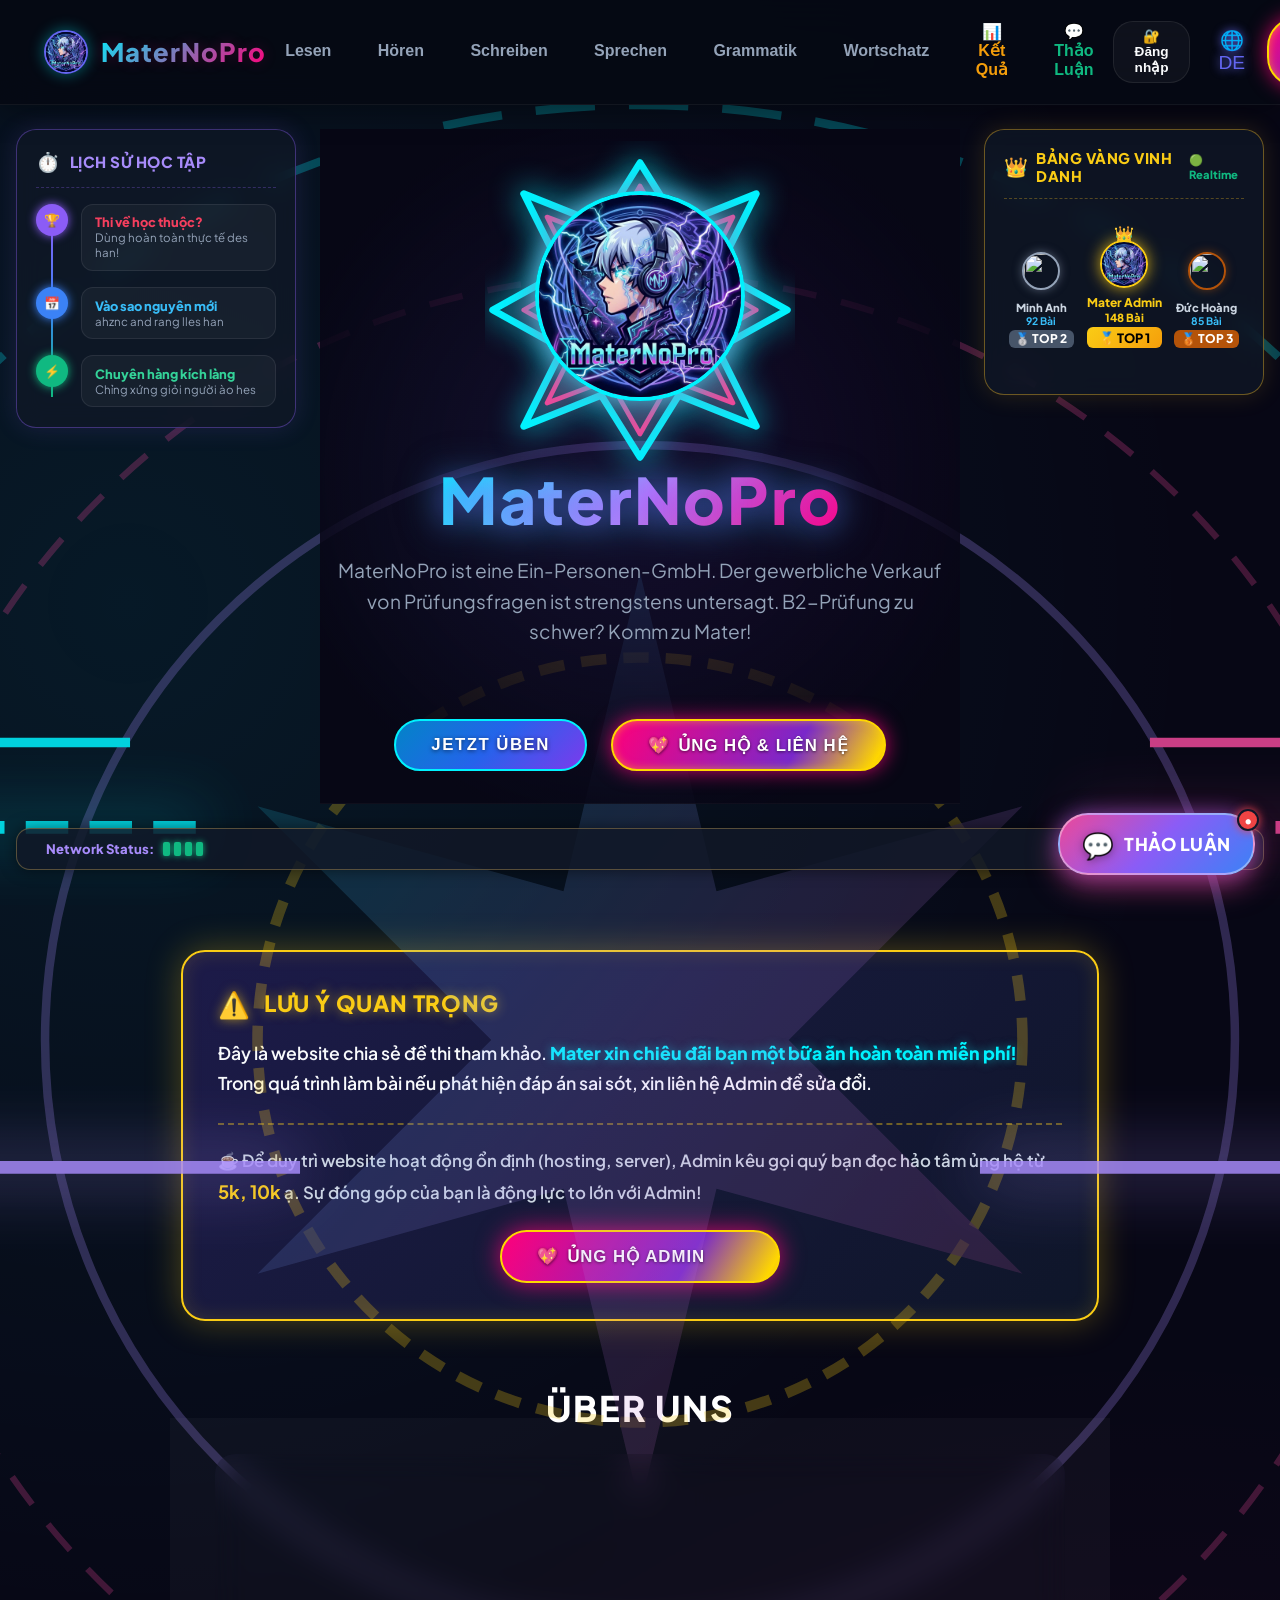
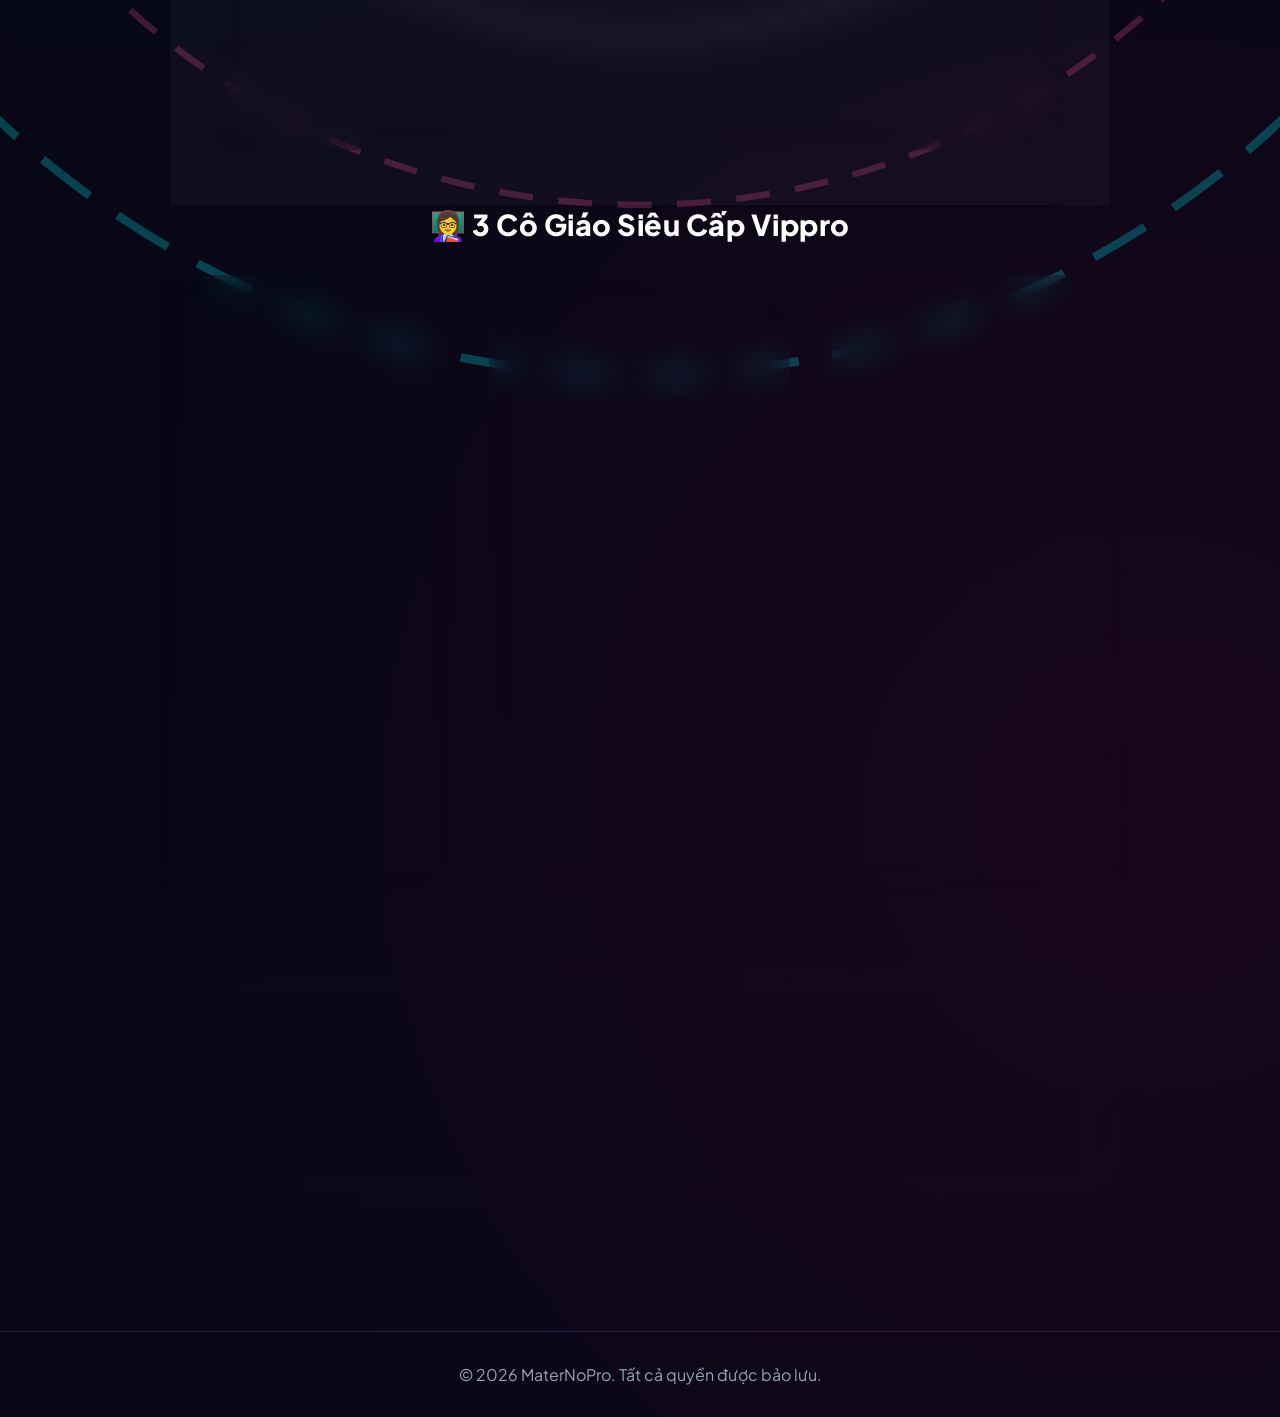
==== commit 48cfd7e7: "Force logo cache refresh v600" ====
--- a/index_draft.html
+++ b/index_draft.html
@@ -7,7 +7,7 @@
   <title>MaterNoPro - Học Tiếng Đức & Thi Thử B2 Online Miễn Phí (Bản Nháp)</title>
   <meta name="description" content="Nền tảng ôn thi và thi thử tiếng Đức B2 trực tuyến miễn phí (Bản Nháp). Đầy đủ các phần đọc, nghe, viết theo cấu trúc đề thi chính thức kèm giải thích đáp án chi tiết.">
   <meta name="keywords" content="thi thử tiếng đức, thi thử b2 tiếng đức, học tiếng đức online, maternopro, ôn thi tiếng đức b2">
-  <link rel="icon" type="image/jpeg" href="logo.jpg">
+  <link rel="icon" type="image/jpeg" href="logo.jpg?v=600">
   
   <!-- Google Identity Services SDK (Đăng nhập bằng Google) -->
   <script src="https://accounts.google.com/gsi/client" async defer></script>
@@ -114,7 +114,7 @@
   <header>
     <div class="nav-container">
       <div class="logo" onclick="switchView('dashboard')">
-        <img src="logo.jpg" class="header-logo-img" alt="MaterNoPro Logo">
+        <img src="logo.jpg?v=600" class="header-logo-img" alt="MaterNoPro Logo">
         <span class="logo-text">MaterNoPro</span>
       </div>
       <nav class="nav-links">
@@ -307,7 +307,7 @@
               </svg>
 
               <!-- MAIN LOGO IMAGE HD LARGE SIZE (210PX) WITH LIGHTNING PULSE BORDER -->
-              <img src="logo.jpg" class="hero-logo-img lightning-logo-pulse" alt="MaterNoPro Logo Big" style="position: relative; z-index: 2; width: 210px; height: 210px; border-radius: 50%; object-fit: cover; border: 4.5px solid #00f2fe; box-shadow: 0 0 35px rgba(0, 242, 254, 0.9), 0 0 20px rgba(236, 72, 153, 0.7); image-rendering: -webkit-optimize-contrast;">
+              <img src="logo.jpg?v=600" class="hero-logo-img lightning-logo-pulse" alt="MaterNoPro Logo Big" style="position: relative; z-index: 2; width: 210px; height: 210px; border-radius: 50%; object-fit: cover; border: 4.5px solid #00f2fe; box-shadow: 0 0 35px rgba(0, 242, 254, 0.9), 0 0 20px rgba(236, 72, 153, 0.7); image-rendering: -webkit-optimize-contrast;">
             </div>
             <h1 class="hero-title" style="position: relative; z-index: 2; background: linear-gradient(135deg, #00f2fe 0%, #a78bfa 50%, #ff007a 100%); -webkit-background-clip: text; -webkit-text-fill-color: transparent; filter: drop-shadow(0 0 18px rgba(0, 242, 254, 0.5));">MaterNoPro</h1>
             <p class="hero-subtitle" data-translate="hero-subtitle" style="position: relative; z-index: 2;">MaterNoPro ist eine Ein-Personen-GmbH. Der gewerbliche Verkauf von Prüfungsfragen ist strengstens untersagt. B2-Prüfung zu schwer? Komm zu Mater!</p>
@@ -345,7 +345,7 @@
                 <!-- TOP 1 -->
                 <div style="text-align: center;" id="top1-podium">
                   <div style="font-size: 1rem; margin-bottom: -4px;">👑</div>
-                  <img id="top1-img" src="logo.jpg" style="width: 48px; height: 48px; border-radius: 50%; border: 2.5px solid #facc15; box-shadow: 0 0 15px rgba(250, 204, 21, 0.8); object-fit: cover;">
+                  <img id="top1-img" src="logo.jpg?v=600" style="width: 48px; height: 48px; border-radius: 50%; border: 2.5px solid #facc15; box-shadow: 0 0 15px rgba(250, 204, 21, 0.8); object-fit: cover;">
                   <div style="font-size: 0.75rem; font-weight: 900; color: #facc15; margin-top: 0.2rem;" id="top1-name">Mater Admin</div>
                   <div style="font-size: 0.7rem; color: #facc15; font-weight: 800;" id="top1-score">148 Bài</div>
                   <div style="background: linear-gradient(135deg, #facc15, #f59e0b); color: #000; border-radius: 6px; font-weight: 900; font-size: 0.8rem; padding: 0.15rem 0.5rem; margin-top: 0.2rem;">🥇 TOP 1</div>
@@ -750,7 +750,7 @@
       <!-- Khung Login cho Admin -->
       <div id="admin-login-wrapper" style="display: flex; justify-content: center; align-items: center; min-height: 70vh; width: 100%; padding: 2rem;">
         <div class="card" style="max-width: 420px; width: 100%; padding: 2.5rem; background: rgba(22, 22, 54, 0.45); backdrop-filter: blur(12px); border: 1px solid var(--border-light); border-radius: 20px; box-shadow: 0 15px 35px rgba(0,0,0,0.3); text-align: center;">
-          <img src="logo.jpg" style="width: 70px; height: 70px; border-radius: 50%; object-fit: cover; border: 2px solid var(--accent-purple); margin-bottom: 1.5rem; box-shadow: 0 0 15px rgba(139,92,246,0.4);">
+          <img src="logo.jpg?v=600" style="width: 70px; height: 70px; border-radius: 50%; object-fit: cover; border: 2px solid var(--accent-purple); margin-bottom: 1.5rem; box-shadow: 0 0 15px rgba(139,92,246,0.4);">
           <h3 style="font-size: 1.6rem; font-weight: 800; color: #fff; margin-bottom: 0.5rem;">Admin Login</h3>
           <p style="color: var(--text-dim); font-size: 0.88rem; margin-bottom: 2rem;">Vui lòng đăng nhập quyền quản trị MaterNoPro</p>
           
@@ -1385,7 +1385,7 @@
       <span onclick="closeDonateModal()" style="position: absolute; right: 1.5rem; top: 1rem; font-size: 1.8rem; cursor: pointer; color: var(--text-dim); transition: color 0.2s;" onmouseover="this.style.color='#ff007a'" onmouseout="this.style.color='var(--text-dim)'">&times;</span>
       
       <!-- Logo thương hiệu -->
-      <img src="logo.jpg" style="width: 75px; height: 75px; border-radius: 50%; object-fit: cover; border: 2px solid var(--accent-cyan); box-shadow: 0 0 15px rgba(0, 242, 254, 0.4); margin-bottom: 1rem;">
+      <img src="logo.jpg?v=600" style="width: 75px; height: 75px; border-radius: 50%; object-fit: cover; border: 2px solid var(--accent-cyan); box-shadow: 0 0 15px rgba(0, 242, 254, 0.4); margin-bottom: 1rem;">
       
       <h3 style="font-size: 1.4rem; font-weight: 800; margin-bottom: 0.5rem; color: #fff; letter-spacing: 0.5px;">Cổng Thông Tin Liên Hệ</h3>
       <p style="color: var(--text-dim); font-size: 0.9rem; margin-bottom: 1.5rem;">Kết nối trực tiếp với đội ngũ MaterNoPro</p>
@@ -1412,7 +1412,7 @@
           <img src="donate_qr.jpg?v=1.2" style="width: 100%; max-width: 320px; height: auto; border-radius: 14px; box-shadow: 0 0 20px rgba(0, 242, 254, 0.2); transition: all 0.3s;" onmouseover="this.style.transform='scale(1.05)'" onmouseout="this.style.transform='scale(1)'">
           <div style="font-size: 1.05rem; color: #fff; font-weight: 600; margin-top: 1.5rem; line-height: 1.5; padding: 0 0.5rem; text-shadow: 0 0 10px rgba(0, 242, 254, 0.3);">Admin xin ủng hộ mỗi bạn 5 - 10k để duy trì web cho các bạn đến sau ❤️</div>
           
-          <img src="logo.jpg" style="width: 60px; height: 60px; border-radius: 50%; margin-top: 1.5rem; object-fit: cover; border: 2px solid var(--accent-cyan); box-shadow: 0 0 15px rgba(0, 242, 254, 0.3);">
+          <img src="logo.jpg?v=600" style="width: 60px; height: 60px; border-radius: 50%; margin-top: 1.5rem; object-fit: cover; border: 2px solid var(--accent-cyan); box-shadow: 0 0 15px rgba(0, 242, 254, 0.3);">
         </div>
       </div>
     </div>
@@ -1425,7 +1425,7 @@
       <span onclick="closeLoginModal()" style="position: absolute; right: 1.5rem; top: 1.2rem; font-size: 1.6rem; cursor: pointer; color: #94a3b8; font-weight: 800; transition: color 0.2s;" onmouseover="this.style.color='#00f2fe'" onmouseout="this.style.color='#94a3b8'">&times;</span>
       
       <div style="text-align: center; margin-bottom: 1.5rem;">
-        <img src="logo.jpg" class="lightning-logo-pulse" style="width: 88px; height: 88px; border-radius: 50%; object-fit: cover; border: 3px solid #00f2fe; box-shadow: 0 0 25px rgba(0, 242, 254, 0.8), 0 0 50px rgba(168, 85, 247, 0.6); margin-bottom: 0.8rem; cursor: pointer;">
+        <img src="logo.jpg?v=600" class="lightning-logo-pulse" style="width: 88px; height: 88px; border-radius: 50%; object-fit: cover; border: 3px solid #00f2fe; box-shadow: 0 0 25px rgba(0, 242, 254, 0.8), 0 0 50px rgba(168, 85, 247, 0.6); margin-bottom: 0.8rem; cursor: pointer;">
         <h2 id="auth-modal-title" style="font-size: 2.1rem; font-weight: 900; letter-spacing: -0.5px; margin: 0 0 0.3rem 0; color: #ffffff; text-shadow: 0 0 12px rgba(0, 242, 254, 0.5); text-transform: uppercase;">CHÀO MỪNG</h2>
         <p id="auth-modal-subtitle" style="color: #94a3b8; font-size: 0.95rem; margin: 0; font-weight: 600;">Đăng nhập tài khoản của bạn</p>
       </div>
@@ -1514,7 +1514,7 @@
         <!-- Avatar Upload -->
         <div style="text-align: center; margin-bottom: 1.8rem;">
           <div style="position: relative; display: inline-block;">
-            <img id="profile-avatar-img" src="logo.jpg" style="width: 96px; height: 96px; border-radius: 50%; object-fit: cover; border: 3px solid rgba(139,92,246,0.6); box-shadow: 0 0 0 6px rgba(139,92,246,0.1), 0 8px 32px rgba(0,0,0,0.4);">
+            <img id="profile-avatar-img" src="logo.jpg?v=600" style="width: 96px; height: 96px; border-radius: 50%; object-fit: cover; border: 3px solid rgba(139,92,246,0.6); box-shadow: 0 0 0 6px rgba(139,92,246,0.1), 0 8px 32px rgba(0,0,0,0.4);">
             <!-- Upload overlay -->
             <label for="avatar-file-input" style="position: absolute; inset: 0; border-radius: 50%; background: rgba(0,0,0,0.55); display: flex; flex-direction: column; align-items: center; justify-content: center; cursor: pointer; opacity: 0; transition: opacity 0.2s;" onmouseover="this.style.opacity='1'" onmouseout="this.style.opacity='0'">
               <span style="font-size: 1.5rem;">📷</span>
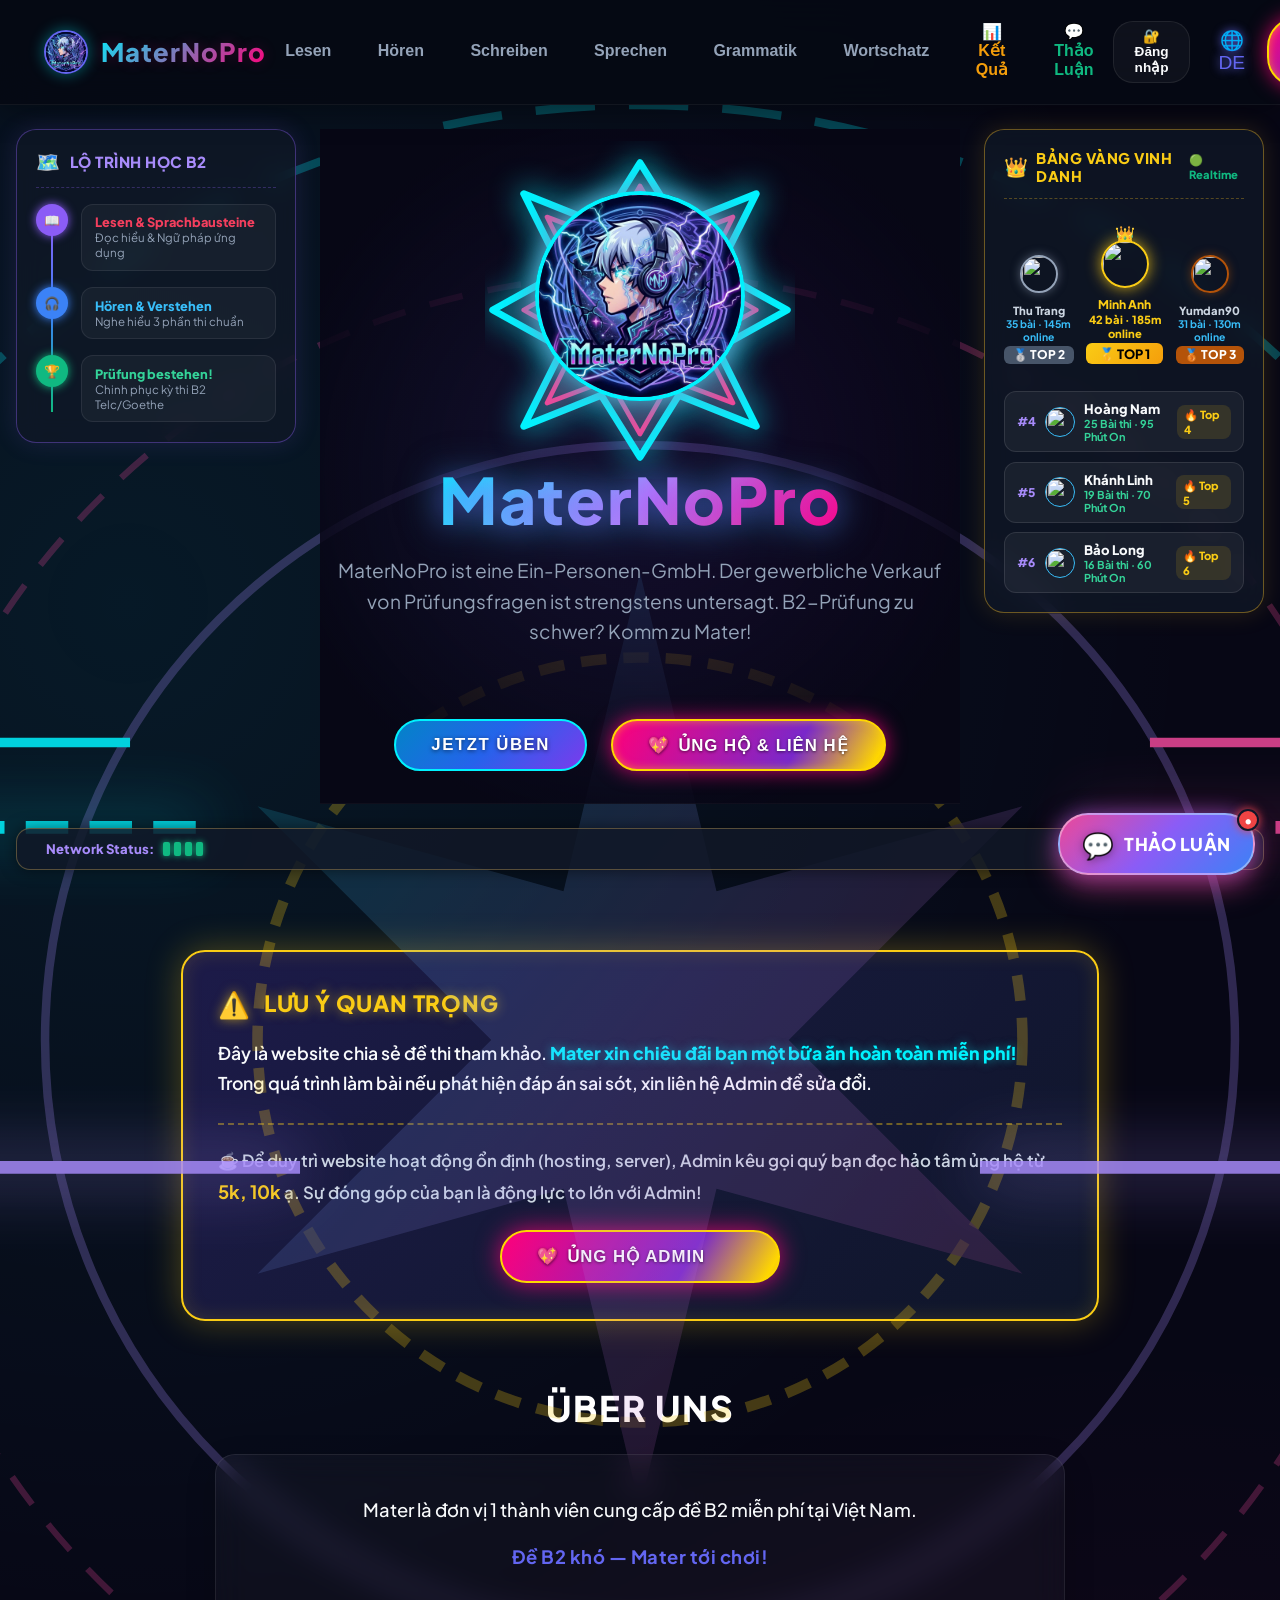
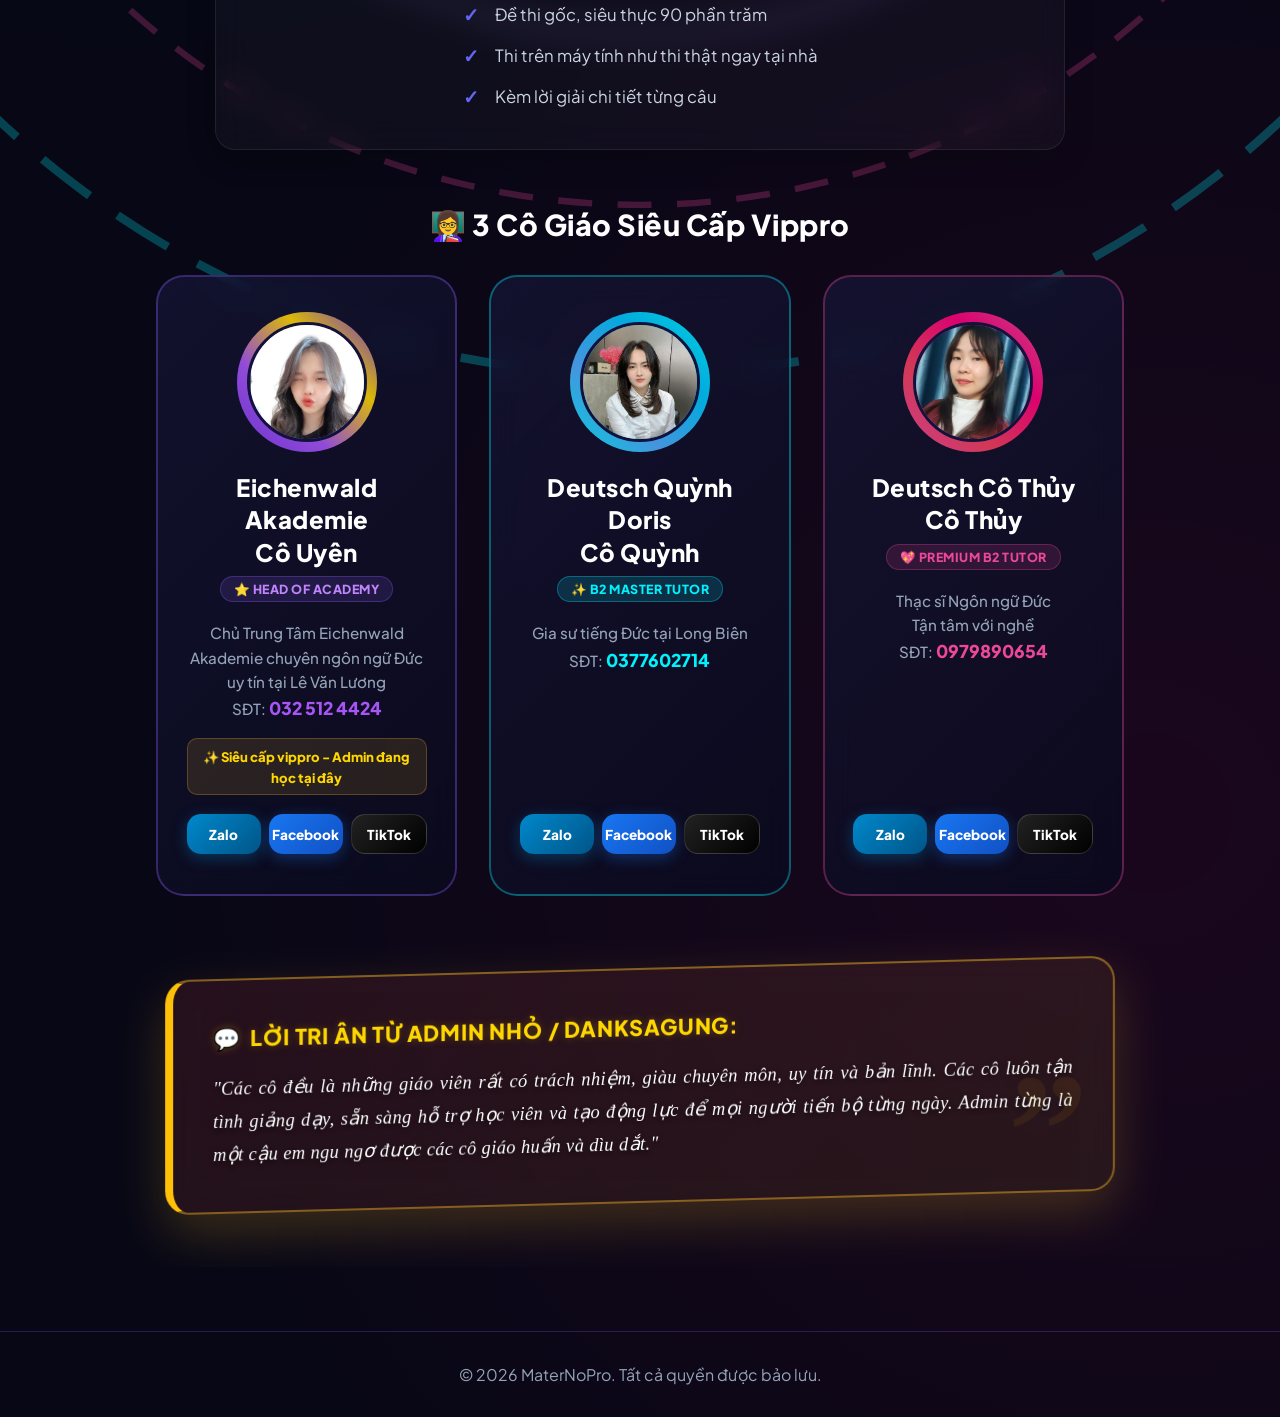
==== commit 9e8adb75: "Replace garbage text in roadmap with real B2 learning content" ====
--- a/index_draft.html
+++ b/index_draft.html
@@ -255,36 +255,36 @@
         
         <div class="cyber-hud-grid" style="display: grid; grid-template-columns: 280px 1fr 280px; gap: 1.5rem; align-items: start;">
           
-          <!-- LEFT PANEL: LỊCH SỬ HỌC TẬP / ROADMAP -->
+          <!-- LEFT PANEL: LỘ TRÌNH HỌC B2 / ROADMAP -->
           <div class="cyber-hud-panel" style="background: rgba(17, 24, 39, 0.75); backdrop-filter: blur(12px); border: 1.5px solid rgba(139, 92, 246, 0.4); border-radius: 20px; padding: 1.2rem; box-shadow: 0 0 25px rgba(139, 92, 246, 0.15);">
             <div style="display: flex; align-items: center; gap: 0.6rem; border-bottom: 1.5px dashed rgba(139, 92, 246, 0.3); padding-bottom: 0.8rem; margin-bottom: 1rem;">
-              <span style="font-size: 1.2rem;">⏱️</span>
-              <span style="font-weight: 900; font-size: 0.95rem; color: #a78bfa; letter-spacing: 0.5px;">LỊCH SỬ HỌC TẬP</span>
+              <span style="font-size: 1.2rem;">🗺️</span>
+              <span style="font-weight: 900; font-size: 0.95rem; color: #a78bfa; letter-spacing: 0.5px;">LỘ TRÌNH HỌC B2</span>
             </div>
             <div style="display: flex; flex-direction: column; gap: 1rem; position: relative;">
               <div style="position: absolute; left: 15px; top: 10px; bottom: 10px; width: 2px; background: linear-gradient(180deg, #8b5cf6, #3b82f6, #10b981);"></div>
               
               <div style="display: flex; gap: 0.8rem; position: relative; z-index: 2;">
-                <div style="width: 32px; height: 32px; border-radius: 50%; background: #8b5cf6; display: flex; align-items: center; justify-content: center; font-weight: 900; font-size: 0.8rem; color: #fff; flex-shrink: 0; box-shadow: 0 0 10px #8b5cf6;">🏆</div>
+                <div style="width: 32px; height: 32px; border-radius: 50%; background: #8b5cf6; display: flex; align-items: center; justify-content: center; font-weight: 900; font-size: 0.8rem; color: #fff; flex-shrink: 0; box-shadow: 0 0 10px #8b5cf6;">📖</div>
                 <div style="background: rgba(255,255,255,0.04); padding: 0.6rem 0.8rem; border-radius: 12px; border: 1px solid rgba(255,255,255,0.08); flex: 1;">
-                  <div style="font-size: 0.8rem; font-weight: 800; color: #f43f5e;">Thi về học thuộc?</div>
-                  <div style="font-size: 0.72rem; color: #94a3b8;">Dùng hoàn toàn thực tế des han!</div>
+                  <div style="font-size: 0.8rem; font-weight: 800; color: #f43f5e;">Lesen & Sprachbausteine</div>
+                  <div style="font-size: 0.72rem; color: #94a3b8;">Đọc hiểu & Ngữ pháp ứng dụng</div>
                 </div>
               </div>
 
               <div style="display: flex; gap: 0.8rem; position: relative; z-index: 2;">
-                <div style="width: 32px; height: 32px; border-radius: 50%; background: #3b82f6; display: flex; align-items: center; justify-content: center; font-weight: 900; font-size: 0.8rem; color: #fff; flex-shrink: 0; box-shadow: 0 0 10px #3b82f6;">📅</div>
+                <div style="width: 32px; height: 32px; border-radius: 50%; background: #3b82f6; display: flex; align-items: center; justify-content: center; font-weight: 900; font-size: 0.8rem; color: #fff; flex-shrink: 0; box-shadow: 0 0 10px #3b82f6;">🎧</div>
                 <div style="background: rgba(255,255,255,0.04); padding: 0.6rem 0.8rem; border-radius: 12px; border: 1px solid rgba(255,255,255,0.08); flex: 1;">
-                  <div style="font-size: 0.8rem; font-weight: 800; color: #38bdf8;">Vào sao nguyên mới</div>
-                  <div style="font-size: 0.72rem; color: #94a3b8;">ahznc and rang lles han</div>
+                  <div style="font-size: 0.8rem; font-weight: 800; color: #38bdf8;">Hören & Verstehen</div>
+                  <div style="font-size: 0.72rem; color: #94a3b8;">Nghe hiểu 3 phần thi chuẩn</div>
                 </div>
               </div>
 
               <div style="display: flex; gap: 0.8rem; position: relative; z-index: 2;">
-                <div style="width: 32px; height: 32px; border-radius: 50%; background: #10b981; display: flex; align-items: center; justify-content: center; font-weight: 900; font-size: 0.8rem; color: #fff; flex-shrink: 0; box-shadow: 0 0 10px #10b981;">⚡</div>
+                <div style="width: 32px; height: 32px; border-radius: 50%; background: #10b981; display: flex; align-items: center; justify-content: center; font-weight: 900; font-size: 0.8rem; color: #fff; flex-shrink: 0; box-shadow: 0 0 10px #10b981;">🏆</div>
                 <div style="background: rgba(255,255,255,0.04); padding: 0.6rem 0.8rem; border-radius: 12px; border: 1px solid rgba(255,255,255,0.08); flex: 1;">
-                  <div style="font-size: 0.8rem; font-weight: 800; color: #34d399;">Chuyên hàng kích làng</div>
-                  <div style="font-size: 0.72rem; color: #94a3b8;">Chỉng xứng giỏi người ào hes</div>
+                  <div style="font-size: 0.8rem; font-weight: 800; color: #34d399;">Prüfung bestehen!</div>
+                  <div style="font-size: 0.72rem; color: #94a3b8;">Chinh phục kỳ thi B2 Telc/Goethe</div>
                 </div>
               </div>
             </div>
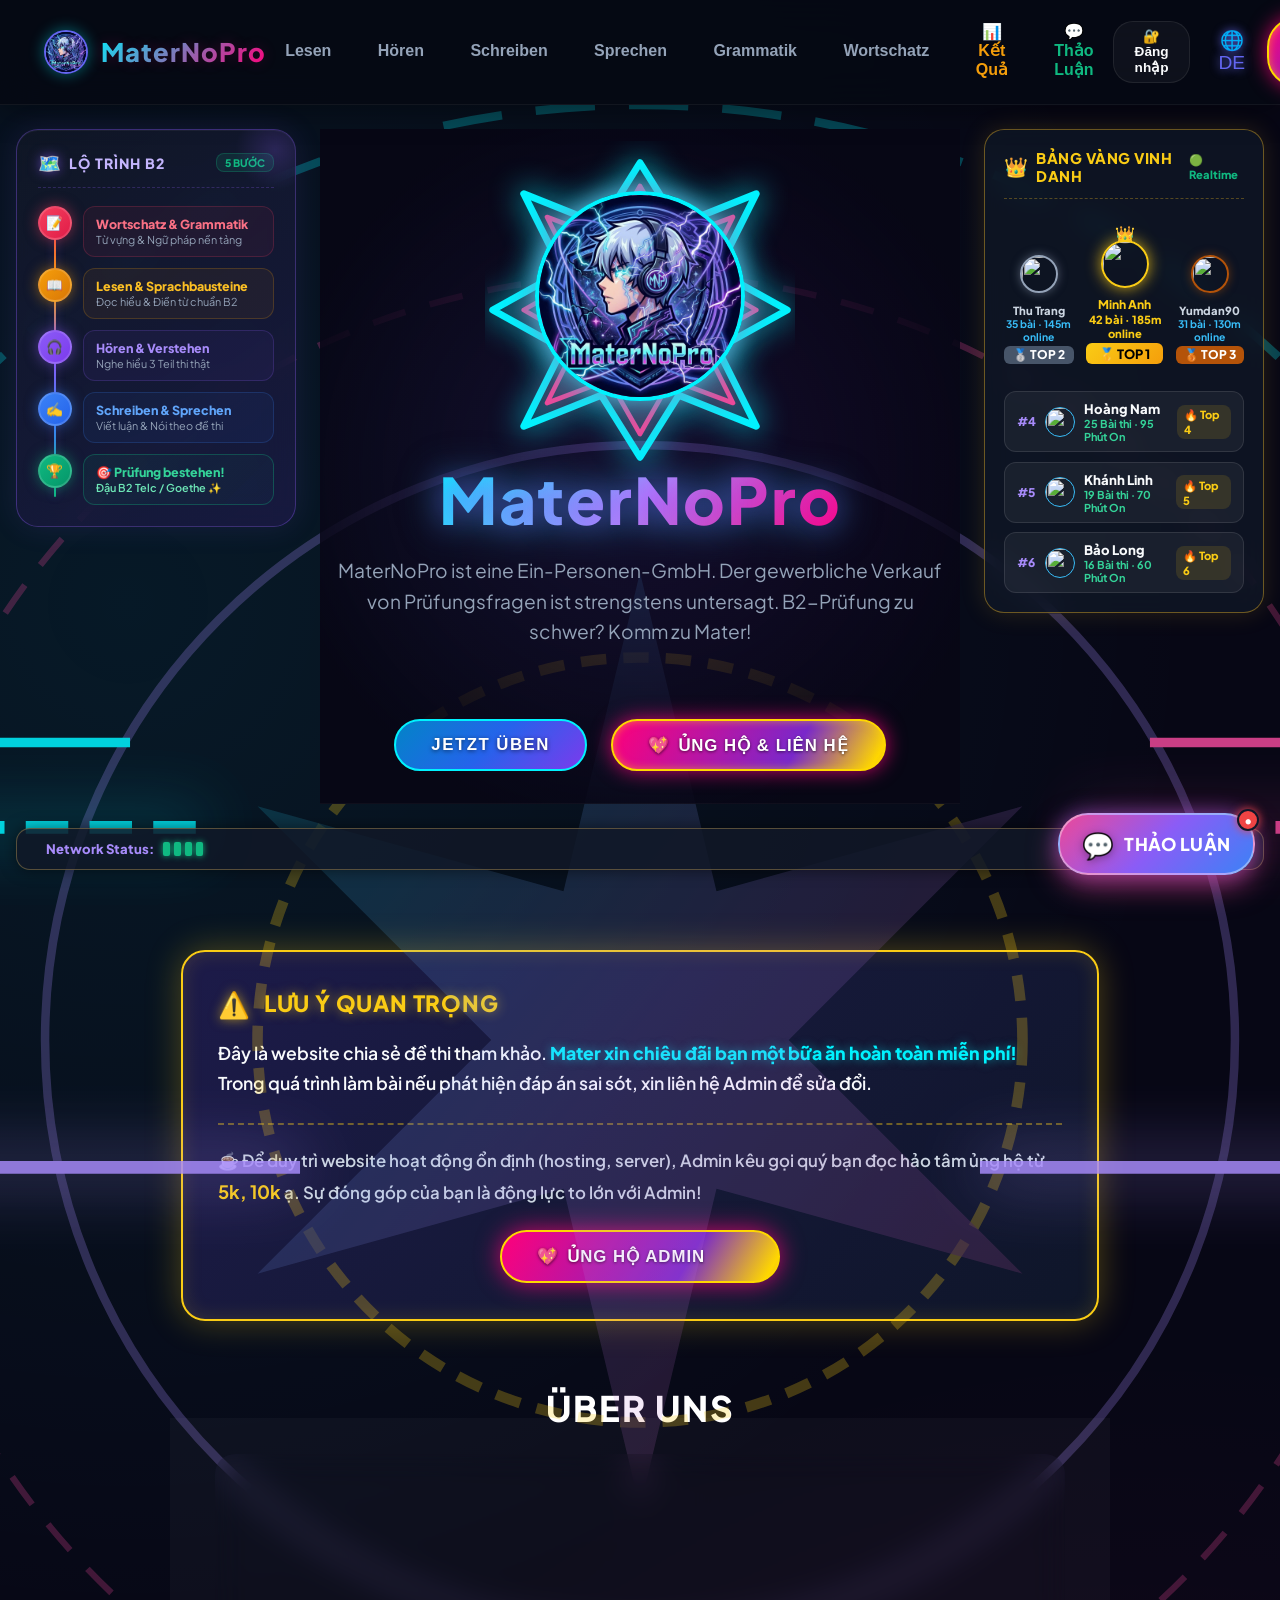
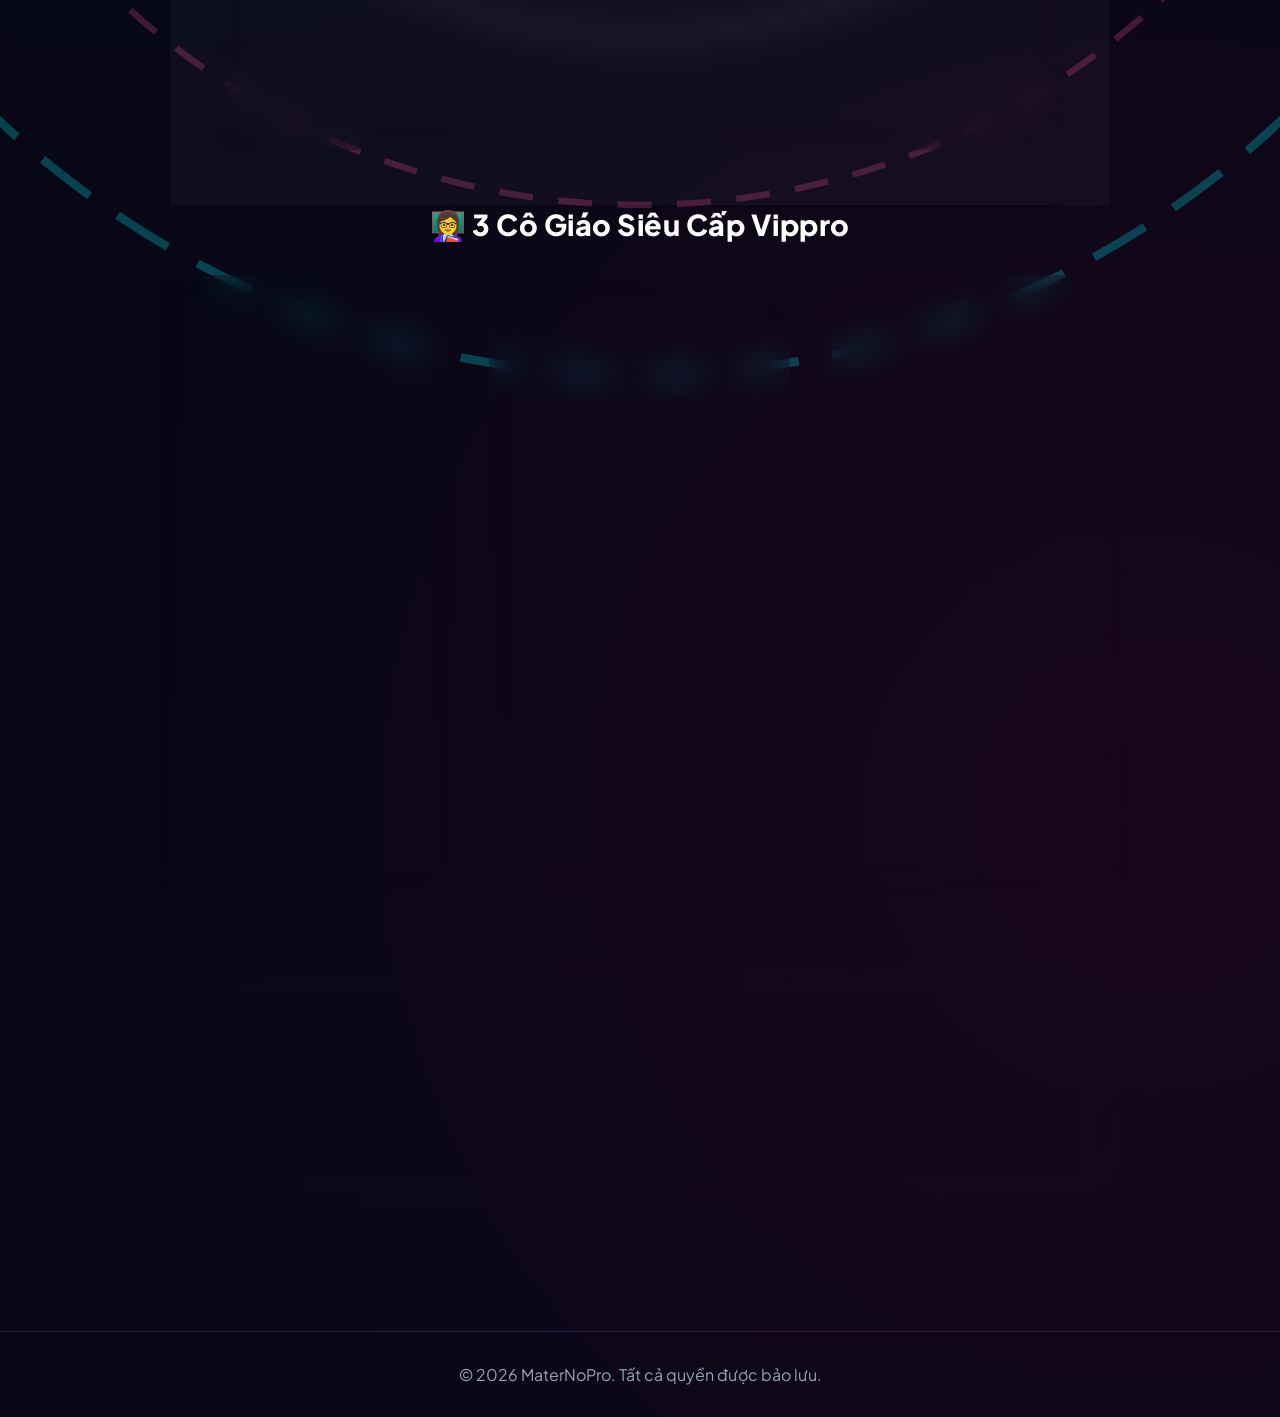
==== commit 54035ba0: "Premium redesign roadmap panel with 5 steps, glow effects, hover animations" ====
--- a/index_draft.html
+++ b/index_draft.html
@@ -255,36 +255,65 @@
         
         <div class="cyber-hud-grid" style="display: grid; grid-template-columns: 280px 1fr 280px; gap: 1.5rem; align-items: start;">
           
-          <!-- LEFT PANEL: LỘ TRÌNH HỌC B2 / ROADMAP -->
-          <div class="cyber-hud-panel" style="background: rgba(17, 24, 39, 0.75); backdrop-filter: blur(12px); border: 1.5px solid rgba(139, 92, 246, 0.4); border-radius: 20px; padding: 1.2rem; box-shadow: 0 0 25px rgba(139, 92, 246, 0.15);">
-            <div style="display: flex; align-items: center; gap: 0.6rem; border-bottom: 1.5px dashed rgba(139, 92, 246, 0.3); padding-bottom: 0.8rem; margin-bottom: 1rem;">
-              <span style="font-size: 1.2rem;">🗺️</span>
-              <span style="font-weight: 900; font-size: 0.95rem; color: #a78bfa; letter-spacing: 0.5px;">LỘ TRÌNH HỌC B2</span>
-            </div>
-            <div style="display: flex; flex-direction: column; gap: 1rem; position: relative;">
-              <div style="position: absolute; left: 15px; top: 10px; bottom: 10px; width: 2px; background: linear-gradient(180deg, #8b5cf6, #3b82f6, #10b981);"></div>
+          <!-- LEFT PANEL: LỘ TRÌNH HỌC B2 / ROADMAP - PREMIUM -->
+          <div class="cyber-hud-panel" style="background: linear-gradient(145deg, rgba(17, 24, 39, 0.85), rgba(30, 27, 75, 0.7)); backdrop-filter: blur(16px); border: 1.5px solid rgba(139, 92, 246, 0.35); border-radius: 22px; padding: 1.3rem; box-shadow: 0 0 30px rgba(139, 92, 246, 0.12), inset 0 1px 0 rgba(255,255,255,0.05); position: relative; overflow: hidden;">
+            <!-- Decorative corner glow -->
+            <div style="position: absolute; top: -20px; right: -20px; width: 80px; height: 80px; background: radial-gradient(circle, rgba(139,92,246,0.2), transparent 70%); pointer-events: none;"></div>
+            
+            <div style="display: flex; align-items: center; justify-content: space-between; border-bottom: 1.5px dashed rgba(139, 92, 246, 0.25); padding-bottom: 0.8rem; margin-bottom: 1.1rem;">
+              <div style="display: flex; align-items: center; gap: 0.5rem;">
+                <span style="font-size: 1.15rem; filter: drop-shadow(0 0 6px rgba(139,92,246,0.6));">🗺️</span>
+                <span style="font-weight: 900; font-size: 0.88rem; color: #c4b5fd; letter-spacing: 1px; text-transform: uppercase;">Lộ Trình B2</span>
+              </div>
+              <span style="font-size: 0.65rem; color: #10b981; font-weight: 800; background: rgba(16,185,129,0.12); padding: 0.15rem 0.5rem; border-radius: 8px; border: 1px solid rgba(16,185,129,0.25);">5 BƯỚC</span>
+            </div>
+
+            <div style="display: flex; flex-direction: column; gap: 0.7rem; position: relative;">
+              <!-- Animated gradient timeline line -->
+              <div style="position: absolute; left: 16px; top: 8px; bottom: 8px; width: 2.5px; background: linear-gradient(180deg, #f43f5e, #f59e0b, #8b5cf6, #3b82f6, #10b981); border-radius: 2px; box-shadow: 0 0 8px rgba(139,92,246,0.4);"></div>
               
-              <div style="display: flex; gap: 0.8rem; position: relative; z-index: 2;">
-                <div style="width: 32px; height: 32px; border-radius: 50%; background: #8b5cf6; display: flex; align-items: center; justify-content: center; font-weight: 900; font-size: 0.8rem; color: #fff; flex-shrink: 0; box-shadow: 0 0 10px #8b5cf6;">📖</div>
-                <div style="background: rgba(255,255,255,0.04); padding: 0.6rem 0.8rem; border-radius: 12px; border: 1px solid rgba(255,255,255,0.08); flex: 1;">
-                  <div style="font-size: 0.8rem; font-weight: 800; color: #f43f5e;">Lesen & Sprachbausteine</div>
-                  <div style="font-size: 0.72rem; color: #94a3b8;">Đọc hiểu & Ngữ pháp ứng dụng</div>
-                </div>
-              </div>
-
-              <div style="display: flex; gap: 0.8rem; position: relative; z-index: 2;">
-                <div style="width: 32px; height: 32px; border-radius: 50%; background: #3b82f6; display: flex; align-items: center; justify-content: center; font-weight: 900; font-size: 0.8rem; color: #fff; flex-shrink: 0; box-shadow: 0 0 10px #3b82f6;">🎧</div>
-                <div style="background: rgba(255,255,255,0.04); padding: 0.6rem 0.8rem; border-radius: 12px; border: 1px solid rgba(255,255,255,0.08); flex: 1;">
-                  <div style="font-size: 0.8rem; font-weight: 800; color: #38bdf8;">Hören & Verstehen</div>
-                  <div style="font-size: 0.72rem; color: #94a3b8;">Nghe hiểu 3 phần thi chuẩn</div>
-                </div>
-              </div>
-
-              <div style="display: flex; gap: 0.8rem; position: relative; z-index: 2;">
-                <div style="width: 32px; height: 32px; border-radius: 50%; background: #10b981; display: flex; align-items: center; justify-content: center; font-weight: 900; font-size: 0.8rem; color: #fff; flex-shrink: 0; box-shadow: 0 0 10px #10b981;">🏆</div>
-                <div style="background: rgba(255,255,255,0.04); padding: 0.6rem 0.8rem; border-radius: 12px; border: 1px solid rgba(255,255,255,0.08); flex: 1;">
-                  <div style="font-size: 0.8rem; font-weight: 800; color: #34d399;">Prüfung bestehen!</div>
-                  <div style="font-size: 0.72rem; color: #94a3b8;">Chinh phục kỳ thi B2 Telc/Goethe</div>
+              <!-- Step 1: Wortschatz -->
+              <div style="display: flex; gap: 0.7rem; position: relative; z-index: 2; transition: transform 0.2s;" onmouseover="this.style.transform='translateX(4px)'" onmouseout="this.style.transform='translateX(0)'">
+                <div style="width: 34px; height: 34px; border-radius: 50%; background: linear-gradient(135deg, #f43f5e, #e11d48); display: flex; align-items: center; justify-content: center; font-size: 0.85rem; color: #fff; flex-shrink: 0; box-shadow: 0 0 14px rgba(244,63,94,0.5); border: 2px solid rgba(255,255,255,0.15);">📝</div>
+                <div style="background: rgba(244,63,94,0.06); padding: 0.55rem 0.75rem; border-radius: 12px; border: 1px solid rgba(244,63,94,0.2); flex: 1; transition: all 0.2s;">
+                  <div style="font-size: 0.78rem; font-weight: 800; color: #fb7185;">Wortschatz & Grammatik</div>
+                  <div style="font-size: 0.68rem; color: #94a3b8; line-height: 1.4;">Từ vựng & Ngữ pháp nền tảng</div>
+                </div>
+              </div>
+
+              <!-- Step 2: Lesen -->
+              <div style="display: flex; gap: 0.7rem; position: relative; z-index: 2; transition: transform 0.2s;" onmouseover="this.style.transform='translateX(4px)'" onmouseout="this.style.transform='translateX(0)'">
+                <div style="width: 34px; height: 34px; border-radius: 50%; background: linear-gradient(135deg, #f59e0b, #d97706); display: flex; align-items: center; justify-content: center; font-size: 0.85rem; color: #fff; flex-shrink: 0; box-shadow: 0 0 14px rgba(245,158,11,0.5); border: 2px solid rgba(255,255,255,0.15);">📖</div>
+                <div style="background: rgba(245,158,11,0.06); padding: 0.55rem 0.75rem; border-radius: 12px; border: 1px solid rgba(245,158,11,0.2); flex: 1; transition: all 0.2s;">
+                  <div style="font-size: 0.78rem; font-weight: 800; color: #fbbf24;">Lesen & Sprachbausteine</div>
+                  <div style="font-size: 0.68rem; color: #94a3b8; line-height: 1.4;">Đọc hiểu & Điền từ chuẩn B2</div>
+                </div>
+              </div>
+
+              <!-- Step 3: Hören -->
+              <div style="display: flex; gap: 0.7rem; position: relative; z-index: 2; transition: transform 0.2s;" onmouseover="this.style.transform='translateX(4px)'" onmouseout="this.style.transform='translateX(0)'">
+                <div style="width: 34px; height: 34px; border-radius: 50%; background: linear-gradient(135deg, #8b5cf6, #7c3aed); display: flex; align-items: center; justify-content: center; font-size: 0.85rem; color: #fff; flex-shrink: 0; box-shadow: 0 0 14px rgba(139,92,246,0.5); border: 2px solid rgba(255,255,255,0.15);">🎧</div>
+                <div style="background: rgba(139,92,246,0.06); padding: 0.55rem 0.75rem; border-radius: 12px; border: 1px solid rgba(139,92,246,0.2); flex: 1; transition: all 0.2s;">
+                  <div style="font-size: 0.78rem; font-weight: 800; color: #a78bfa;">Hören & Verstehen</div>
+                  <div style="font-size: 0.68rem; color: #94a3b8; line-height: 1.4;">Nghe hiểu 3 Teil thi thật</div>
+                </div>
+              </div>
+
+              <!-- Step 4: Schreiben & Sprechen -->
+              <div style="display: flex; gap: 0.7rem; position: relative; z-index: 2; transition: transform 0.2s;" onmouseover="this.style.transform='translateX(4px)'" onmouseout="this.style.transform='translateX(0)'">
+                <div style="width: 34px; height: 34px; border-radius: 50%; background: linear-gradient(135deg, #3b82f6, #2563eb); display: flex; align-items: center; justify-content: center; font-size: 0.85rem; color: #fff; flex-shrink: 0; box-shadow: 0 0 14px rgba(59,130,246,0.5); border: 2px solid rgba(255,255,255,0.15);">✍️</div>
+                <div style="background: rgba(59,130,246,0.06); padding: 0.55rem 0.75rem; border-radius: 12px; border: 1px solid rgba(59,130,246,0.2); flex: 1; transition: all 0.2s;">
+                  <div style="font-size: 0.78rem; font-weight: 800; color: #60a5fa;">Schreiben & Sprechen</div>
+                  <div style="font-size: 0.68rem; color: #94a3b8; line-height: 1.4;">Viết luận & Nói theo đề thi</div>
+                </div>
+              </div>
+
+              <!-- Step 5: Prüfung bestehen -->
+              <div style="display: flex; gap: 0.7rem; position: relative; z-index: 2; transition: transform 0.2s;" onmouseover="this.style.transform='translateX(4px)'" onmouseout="this.style.transform='translateX(0)'">
+                <div style="width: 34px; height: 34px; border-radius: 50%; background: linear-gradient(135deg, #10b981, #059669); display: flex; align-items: center; justify-content: center; font-size: 0.85rem; color: #fff; flex-shrink: 0; box-shadow: 0 0 14px rgba(16,185,129,0.5); border: 2px solid rgba(255,255,255,0.15); animation: pulse-glow 2s ease-in-out infinite;">🏆</div>
+                <div style="background: linear-gradient(135deg, rgba(16,185,129,0.08), rgba(16,185,129,0.03)); padding: 0.55rem 0.75rem; border-radius: 12px; border: 1px solid rgba(16,185,129,0.3); flex: 1; transition: all 0.2s;">
+                  <div style="font-size: 0.78rem; font-weight: 900; color: #34d399;">🎯 Prüfung bestehen!</div>
+                  <div style="font-size: 0.68rem; color: #6ee7b7; line-height: 1.4; font-weight: 600;">Đậu B2 Telc / Goethe ✨</div>
                 </div>
               </div>
             </div>
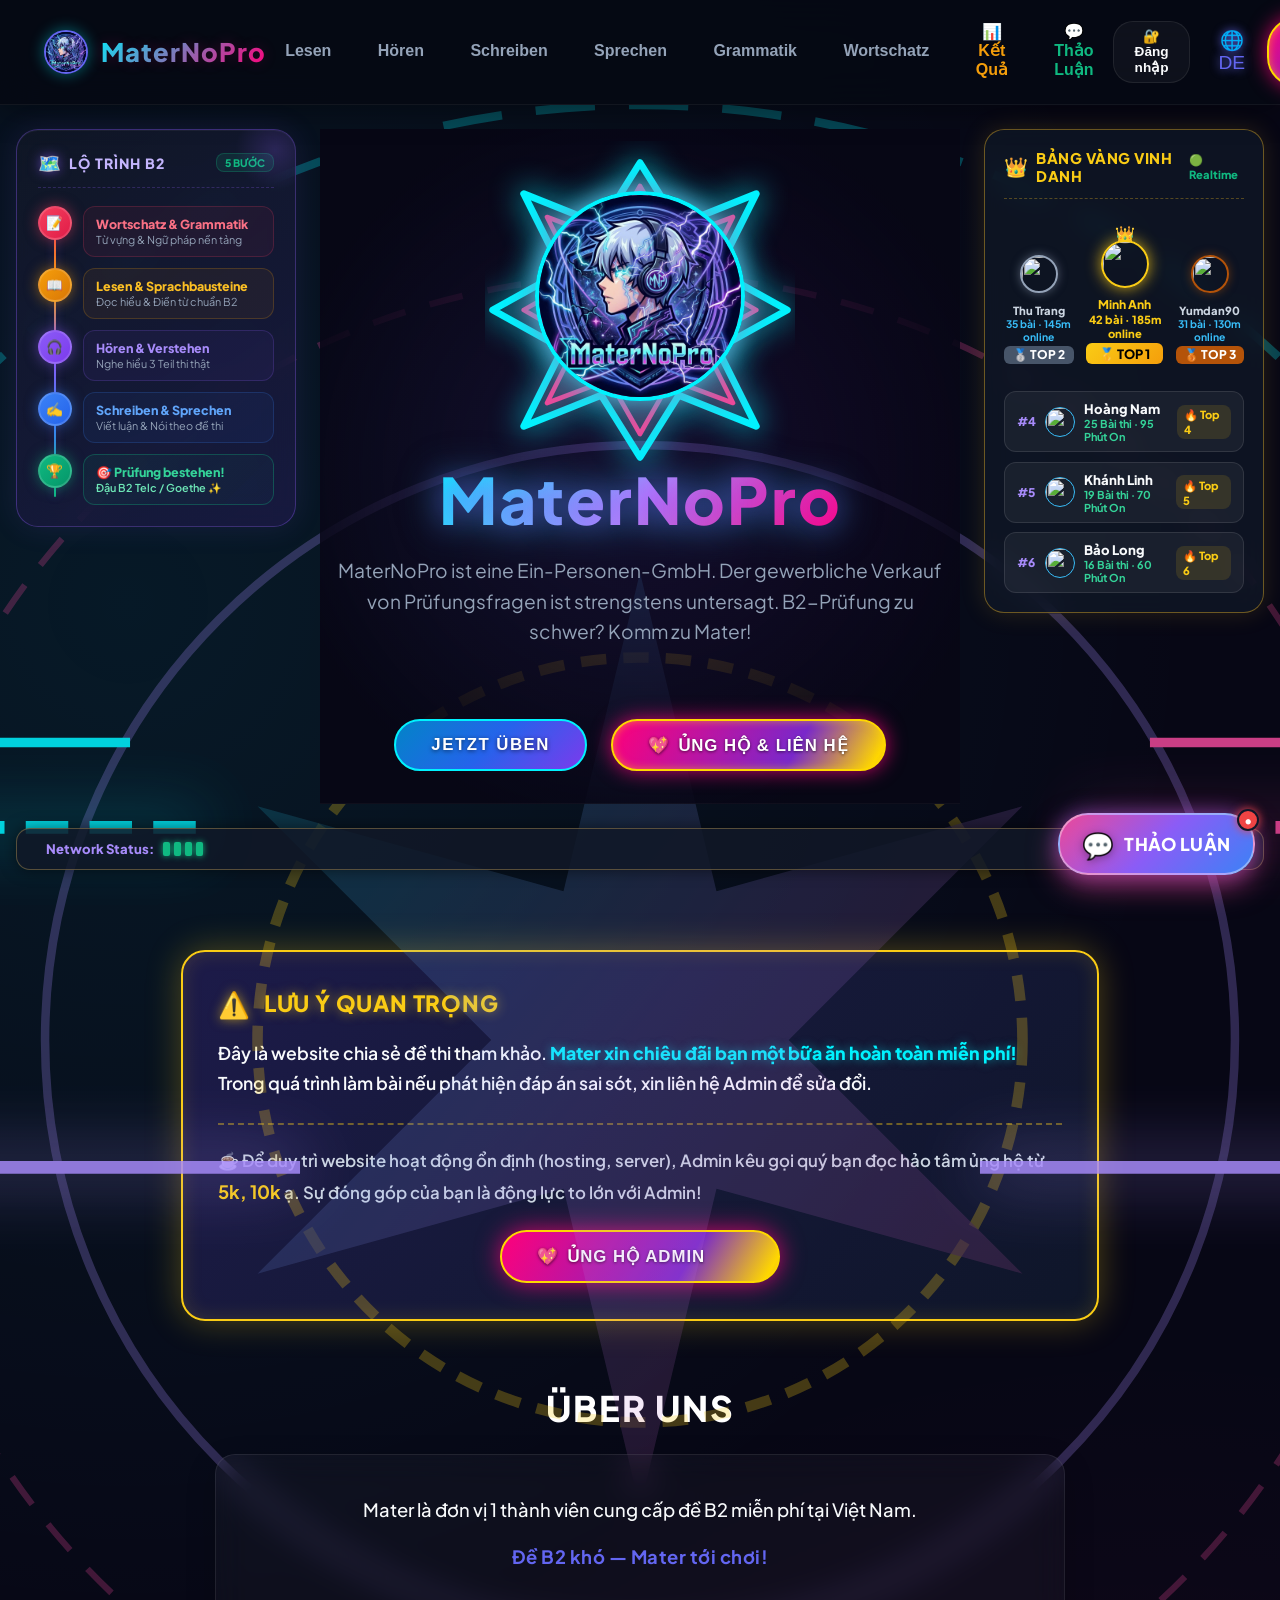
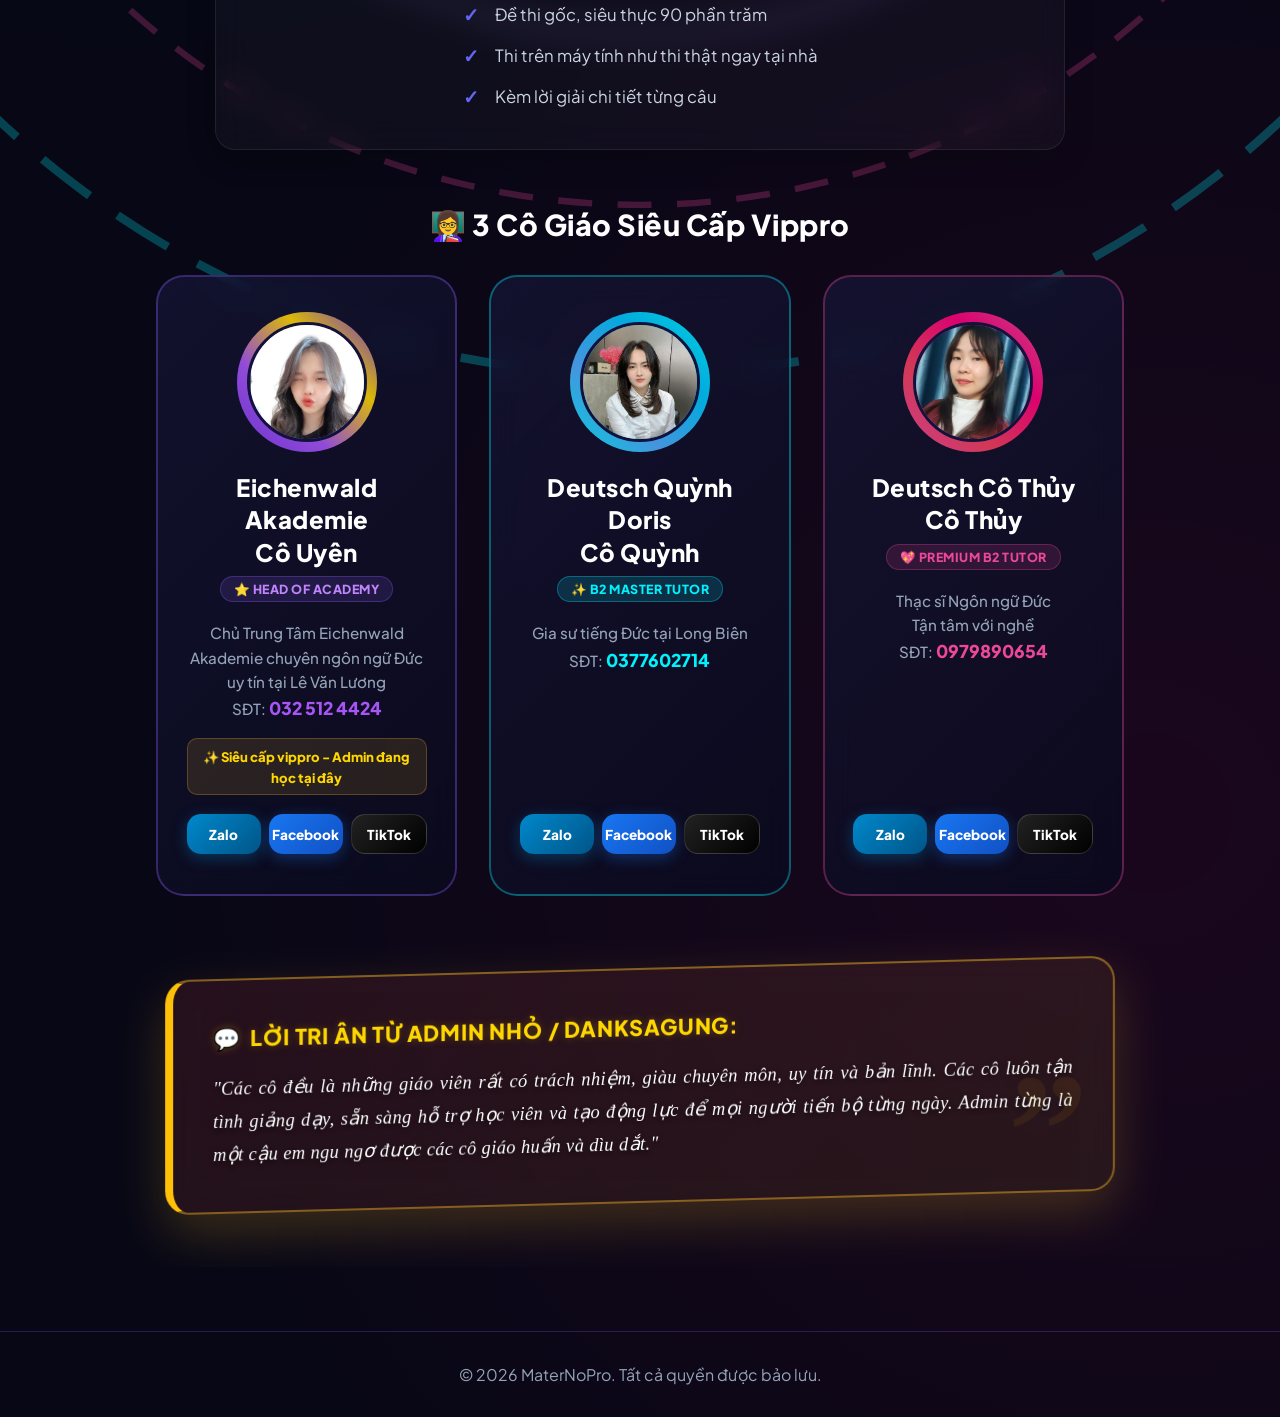
==== commit 17de885f: "Fix mobile layout: stack all 3 components vertically in order (Hero -> Roadmap -> Leaderboard) with " ====
--- a/index_draft.html
+++ b/index_draft.html
@@ -19,7 +19,7 @@
   <meta property="og:description" content="Nền tảng ôn thi và thi thử tiếng Đức B2 trực tuyến miễn phí. Đầy đủ các phần đọc, nghe, viết kèm giải thích đáp án chi tiết.">
   <meta property="og:image" content="https://maternorpo.online/logo.jpg">
 
-  <link rel="stylesheet" href="style_draft.css">
+  <link rel="stylesheet" href="style_draft.css?v=601">
   <style>
     @keyframes heartbeat {
       0% { transform: scale(1); box-shadow: 0 0 15px rgba(255, 0, 122, 0.7); }
--- a/style_draft.css
+++ b/style_draft.css
@@ -2577,44 +2577,67 @@
 /* Mobile Responsive Optimization for Cyber Gamer HUD Dashboard */
 @media (max-width: 992px) {
   .cyber-hud-grid {
-    grid-template-columns: 1fr !important;
-    gap: 2rem !important;
-  }
-
+    display: flex !important;
+    flex-direction: column !important;
+    width: 100% !important;
+    gap: 1.5rem !important;
+    padding: 0 0.5rem !important;
+    box-sizing: border-box !important;
+  }
+
+  /* Order 1: HERO SECTION ON TOP */
   .cyber-hud-grid .hero-section {
-    order: -1 !important; /* Logo + Title always displayed AT THE VERY TOP on Mobile */
+    order: 1 !important;
     width: 100% !important;
+    max-width: 100% !important;
+    padding: 1rem 0.5rem !important;
+    box-sizing: border-box !important;
+  }
+
+  /* Order 2 & 3: SIDE PANELS STACKED BELOW HERO */
+  .cyber-hud-grid > .cyber-hud-panel {
+    display: block !important;
+    width: 100% !important;
+    max-width: 100% !important;
+    margin: 0 auto !important;
+    box-sizing: border-box !important;
+  }
+
+  .cyber-hud-grid > .cyber-hud-panel:nth-of-type(1) {
+    order: 2 !important; /* Lộ trình B2 */
+  }
+
+  .cyber-hud-grid > .cyber-hud-panel:nth-of-type(2) {
+    order: 3 !important; /* Bảng vàng vinh danh */
   }
 
   .hero-logo-img {
-    width: 160px !important;
-    height: 160px !important;
+    width: 150px !important;
+    height: 150px !important;
+  }
+
+  .hero-logo {
+    padding: 15px !important;
   }
 
   .hero-title {
-    font-size: 2.4rem !important;
+    font-size: 2.2rem !important;
   }
 
   .hero-subtitle {
-    font-size: 0.95rem !important;
+    font-size: 0.9rem !important;
     padding: 0 0.5rem !important;
   }
-
-  .cyber-hud-panel {
-    width: 100% !important;
-    max-width: 500px !important;
-    margin: 0 auto !important;
-  }
-}
-
-
-
-
-
-
-
-
-
-
-
-
+}
+
+
+
+
+
+
+
+
+
+
+
+
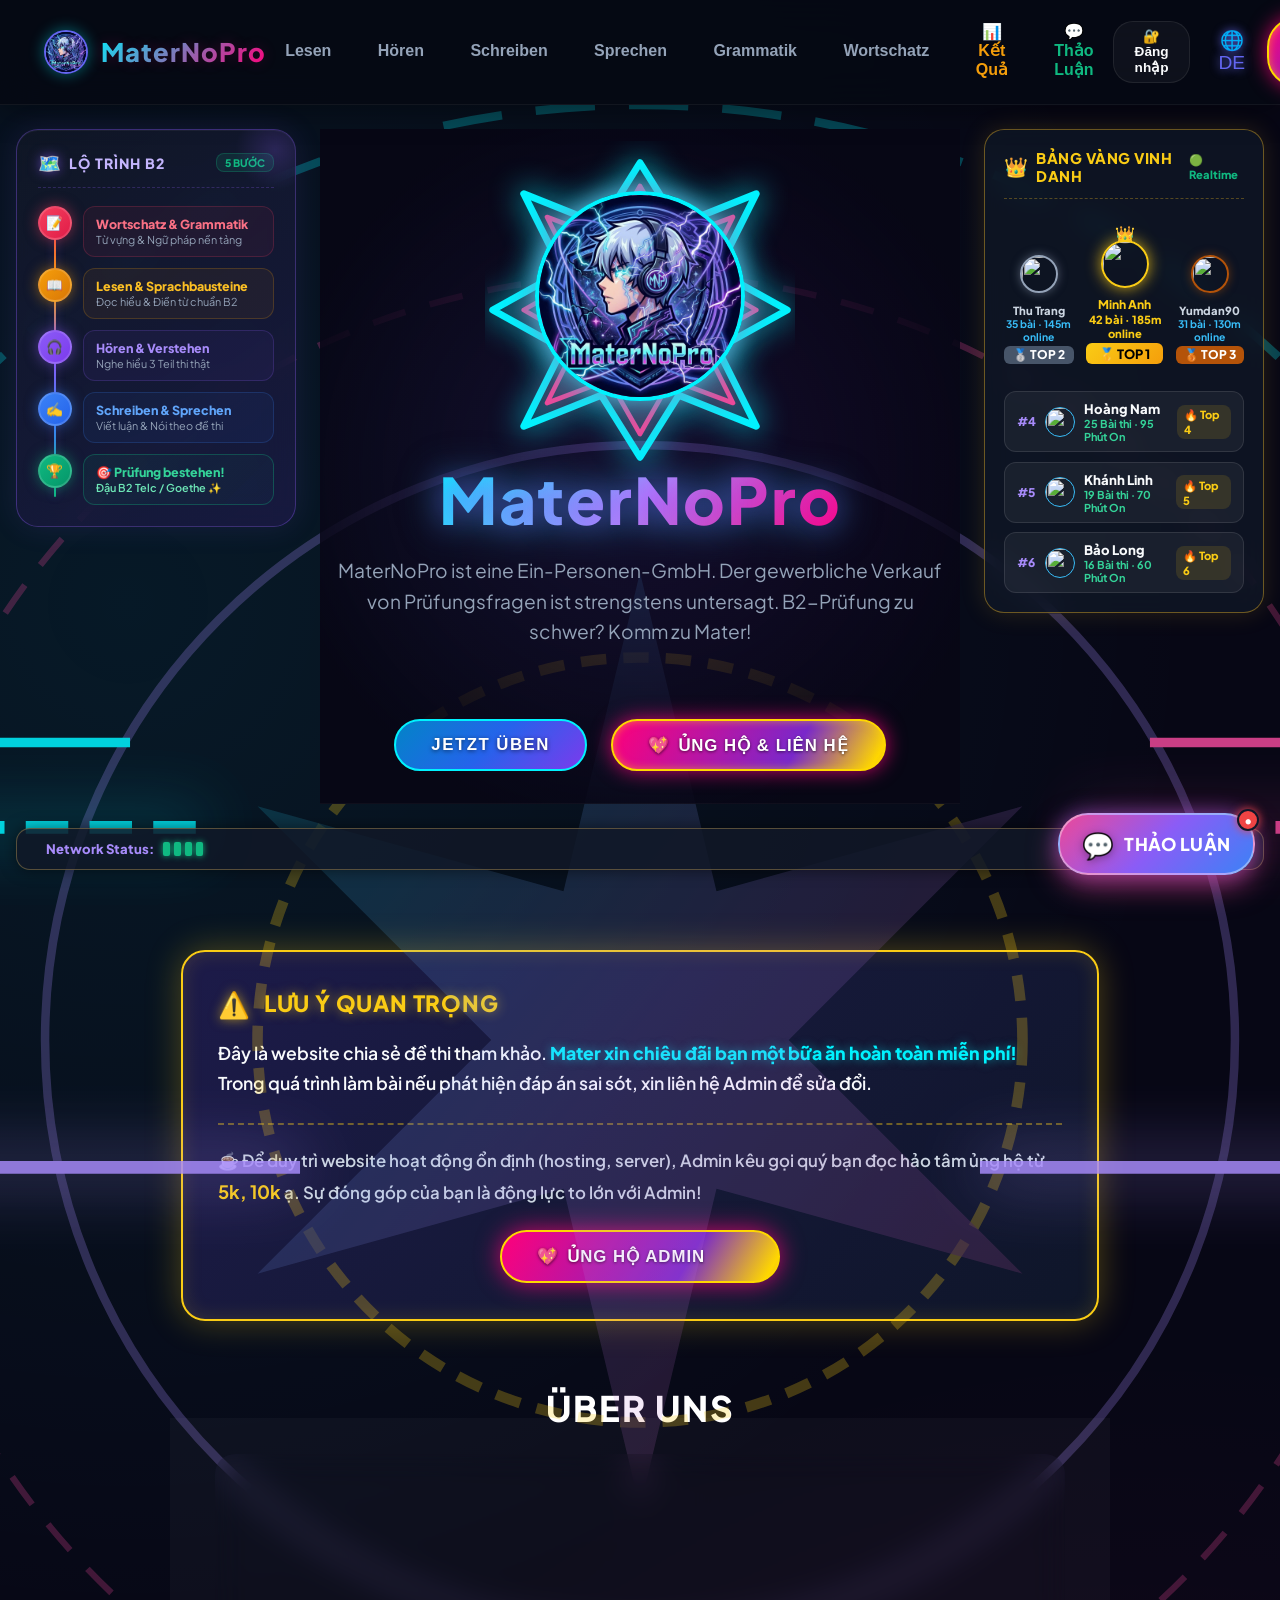
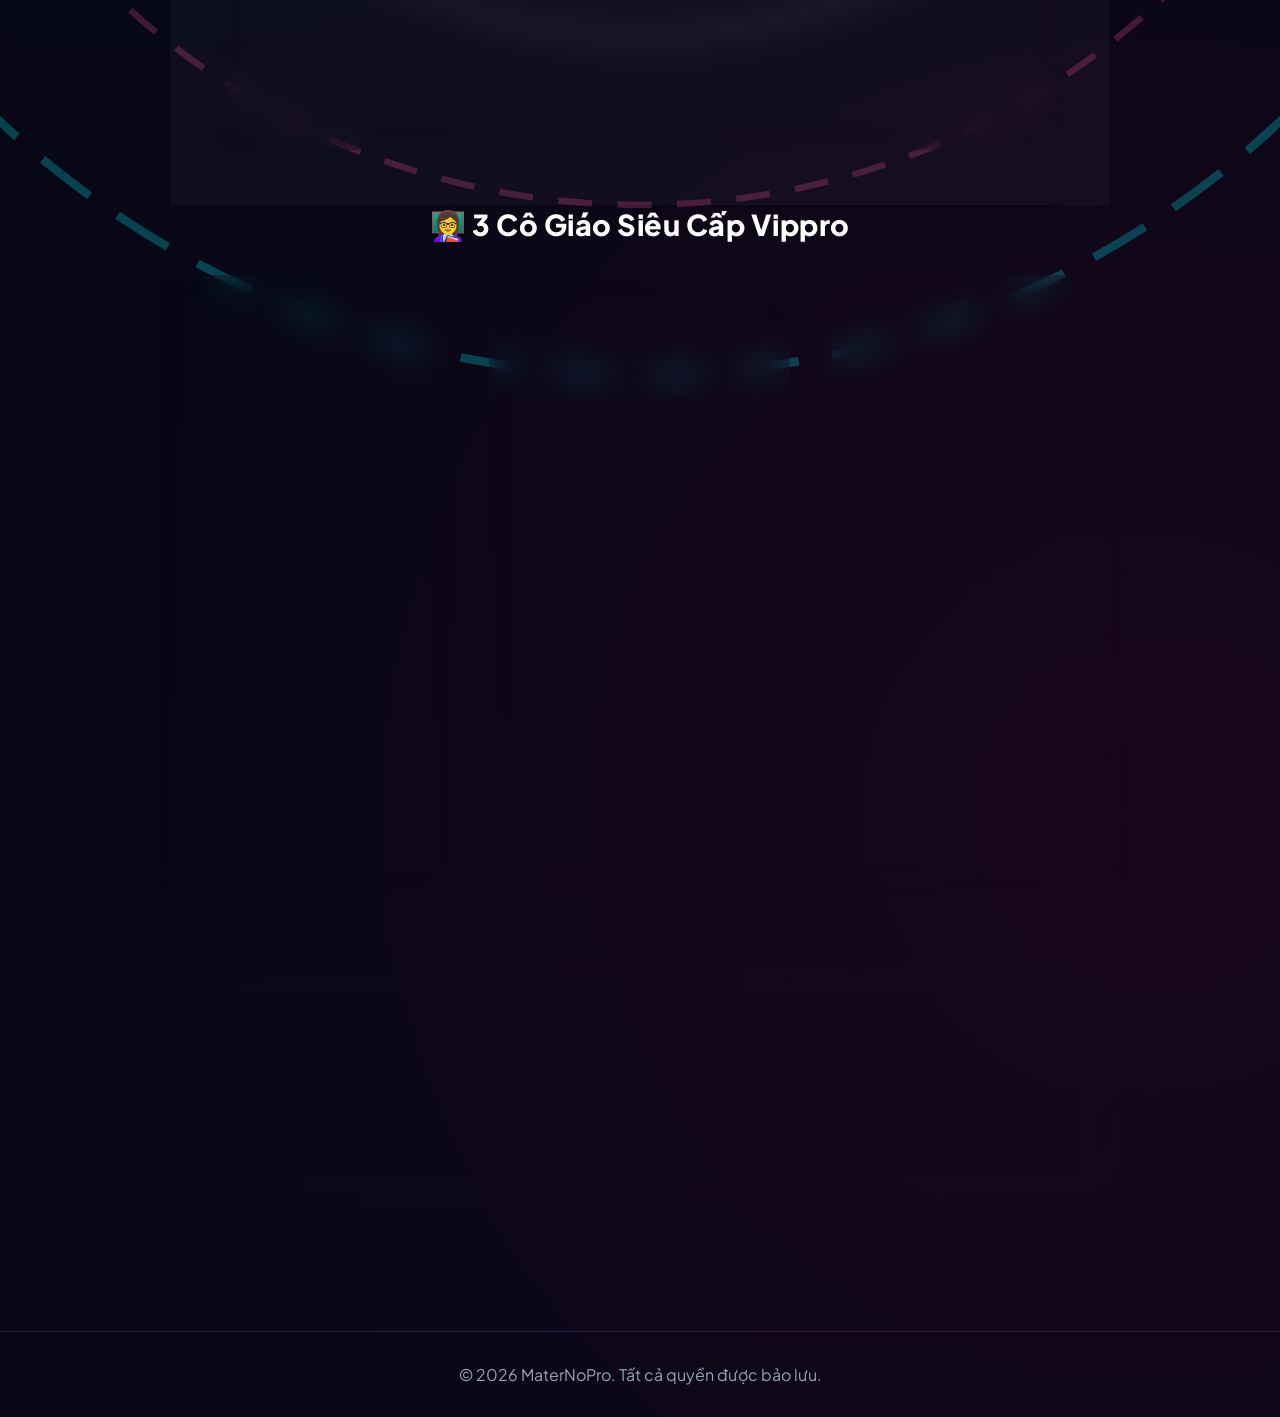
==== commit a9015a5a: "Critical inline mobile CSS override: stack 3 sections (Hero -> Roadmap -> Leaderboard) with order 1-" ====
--- a/index_draft.html
+++ b/index_draft.html
@@ -19,8 +19,71 @@
   <meta property="og:description" content="Nền tảng ôn thi và thi thử tiếng Đức B2 trực tuyến miễn phí. Đầy đủ các phần đọc, nghe, viết kèm giải thích đáp án chi tiết.">
   <meta property="og:image" content="https://maternorpo.online/logo.jpg">
 
-  <link rel="stylesheet" href="style_draft.css?v=601">
+  <link rel="stylesheet" href="style_draft.css?v=700">
   <style>
+    /* CRITICAL MOBILE RESPONSIVE OVERRIDES */
+    @media (max-width: 992px) {
+      .nav-actions {
+        display: flex !important;
+        flex-wrap: wrap !important;
+        justify-content: center !important;
+        gap: 0.4rem !important;
+        width: 100% !important;
+      }
+      .cyber-hud-container {
+        padding: 0.5rem !important;
+        width: 100% !important;
+        box-sizing: border-box !important;
+      }
+      .cyber-hud-grid {
+        display: flex !important;
+        flex-direction: column !important;
+        width: 100% !important;
+        max-width: 100% !important;
+        gap: 1.2rem !important;
+        padding: 0 !important;
+        box-sizing: border-box !important;
+      }
+      /* Order 1: HERO SECTION AT THE VERY TOP */
+      .cyber-hud-grid > .hero-section {
+        order: 1 !important;
+        width: 100% !important;
+        max-width: 100% !important;
+        padding: 1rem 0.5rem !important;
+        box-sizing: border-box !important;
+        text-align: center !important;
+      }
+      /* Order 2: LỘ TRÌNH B2 IN THE MIDDLE */
+      .cyber-hud-grid > div:nth-child(1) {
+        order: 2 !important;
+        width: 100% !important;
+        max-width: 100% !important;
+        box-sizing: border-box !important;
+      }
+      /* Order 3: BẢNG VÀNG AT THE BOTTOM */
+      .cyber-hud-grid > div:nth-child(3) {
+        order: 3 !important;
+        width: 100% !important;
+        max-width: 100% !important;
+        box-sizing: border-box !important;
+      }
+      .hero-logo-img {
+        width: 140px !important;
+        height: 140px !important;
+      }
+      .hero-logo {
+        padding: 10px !important;
+      }
+      .hero-title {
+        font-size: 2rem !important;
+      }
+      .hero-subtitle {
+        font-size: 0.88rem !important;
+        padding: 0 0.5rem !important;
+        line-height: 1.5 !important;
+      }
+    }
+
     @keyframes heartbeat {
       0% { transform: scale(1); box-shadow: 0 0 15px rgba(255, 0, 122, 0.7); }
       14% { transform: scale(1.1); box-shadow: 0 0 30px rgba(255, 0, 122, 0.95); }
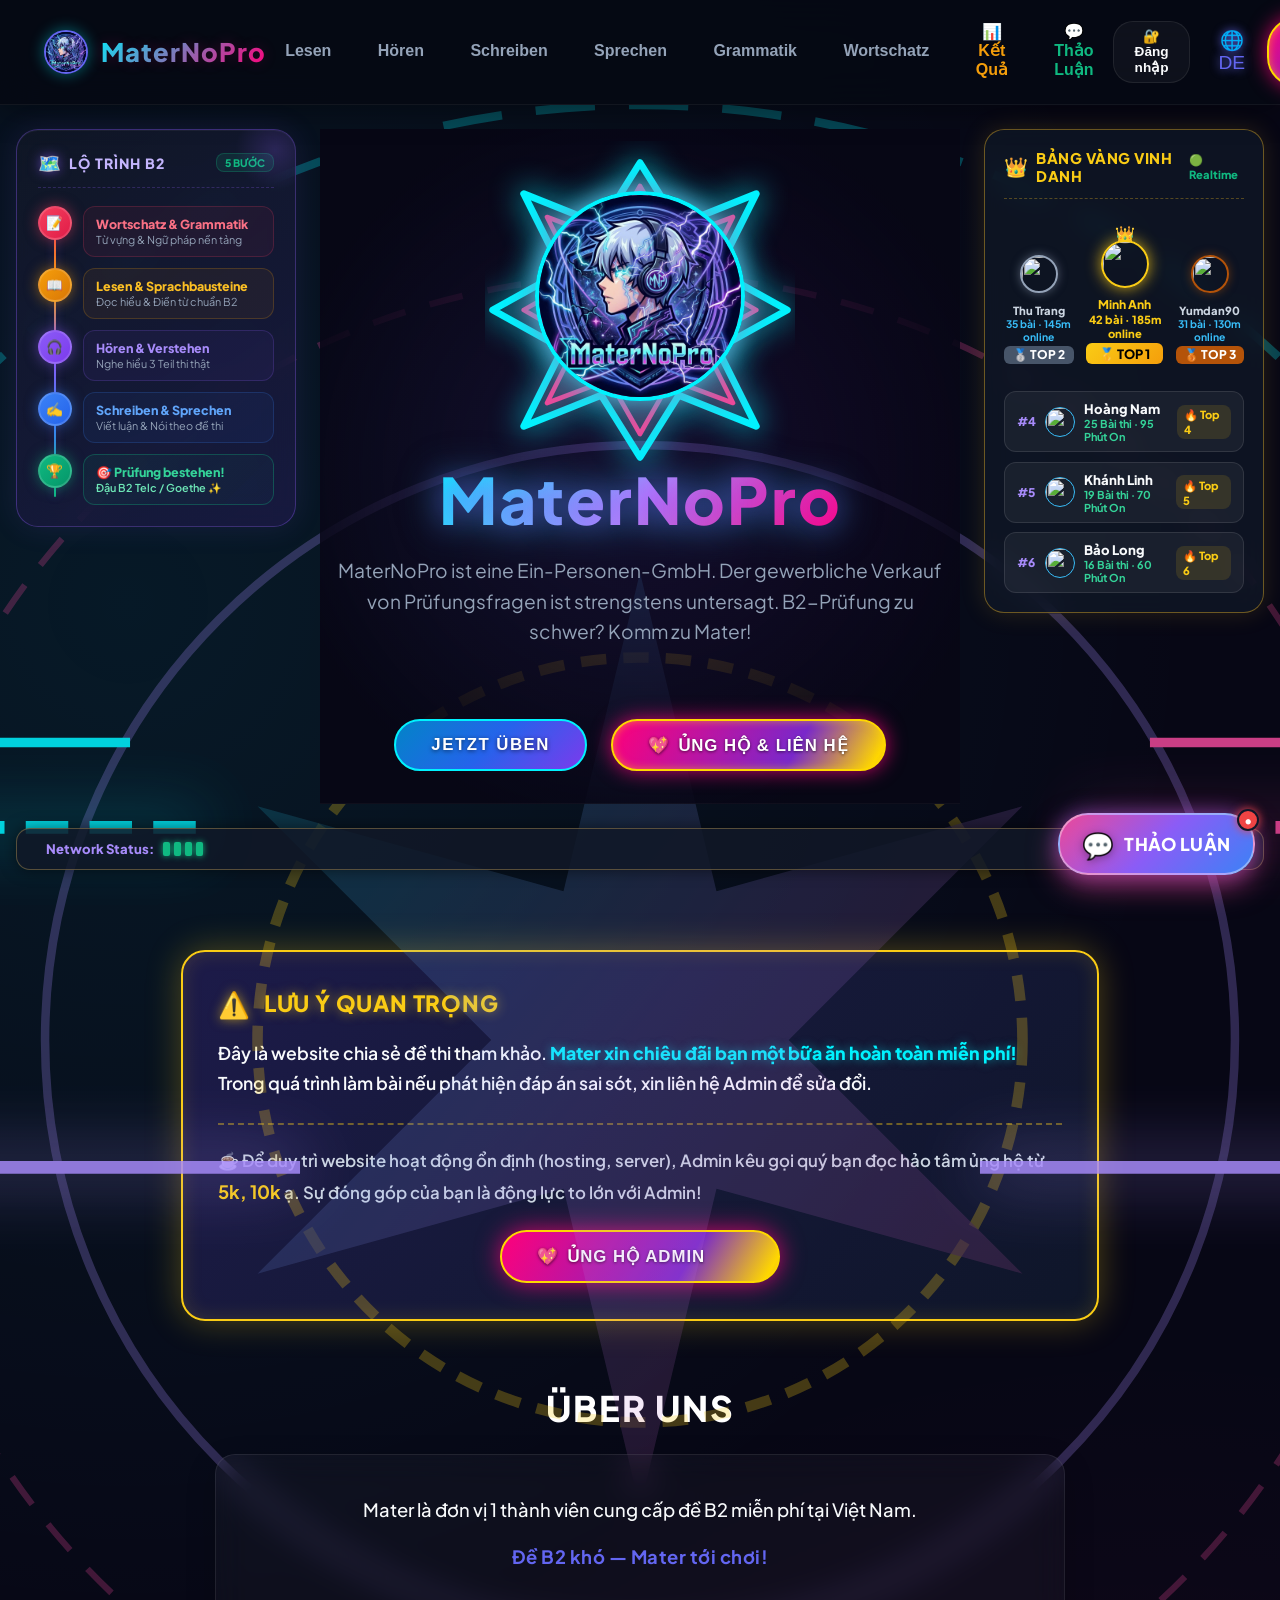
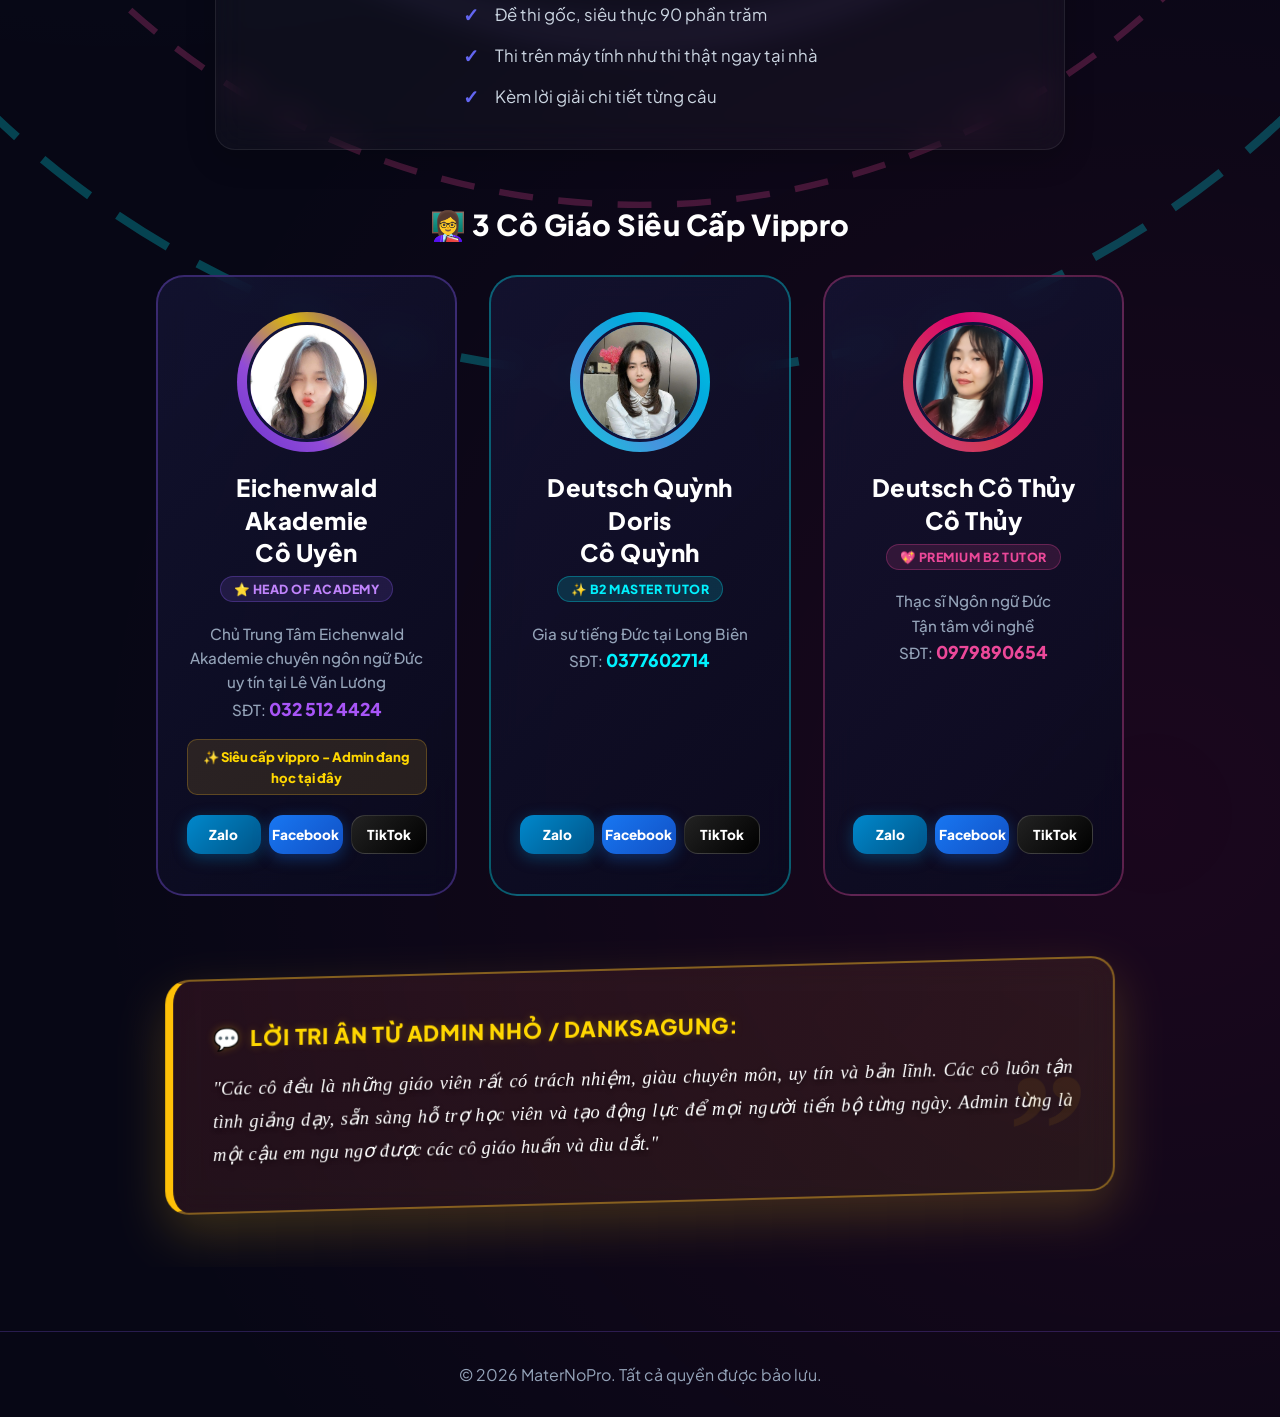
==== commit 38b8cf17: "Fix cross-device real-time chat sync (phone <-> PC) with cache: no-store, 2s polling, and app.js?v=9" ====
--- a/index_draft.html
+++ b/index_draft.html
@@ -1773,6 +1773,6 @@
   <script src="reading_texts.js?v=115"></script>
   <script src="default_db.js"></script>
   <script src="config.js"></script>
-  <script src="app_draft.js?v=501"></script>
+  <script src="app_draft.js?v=999"></script>
 </body>
 </html>
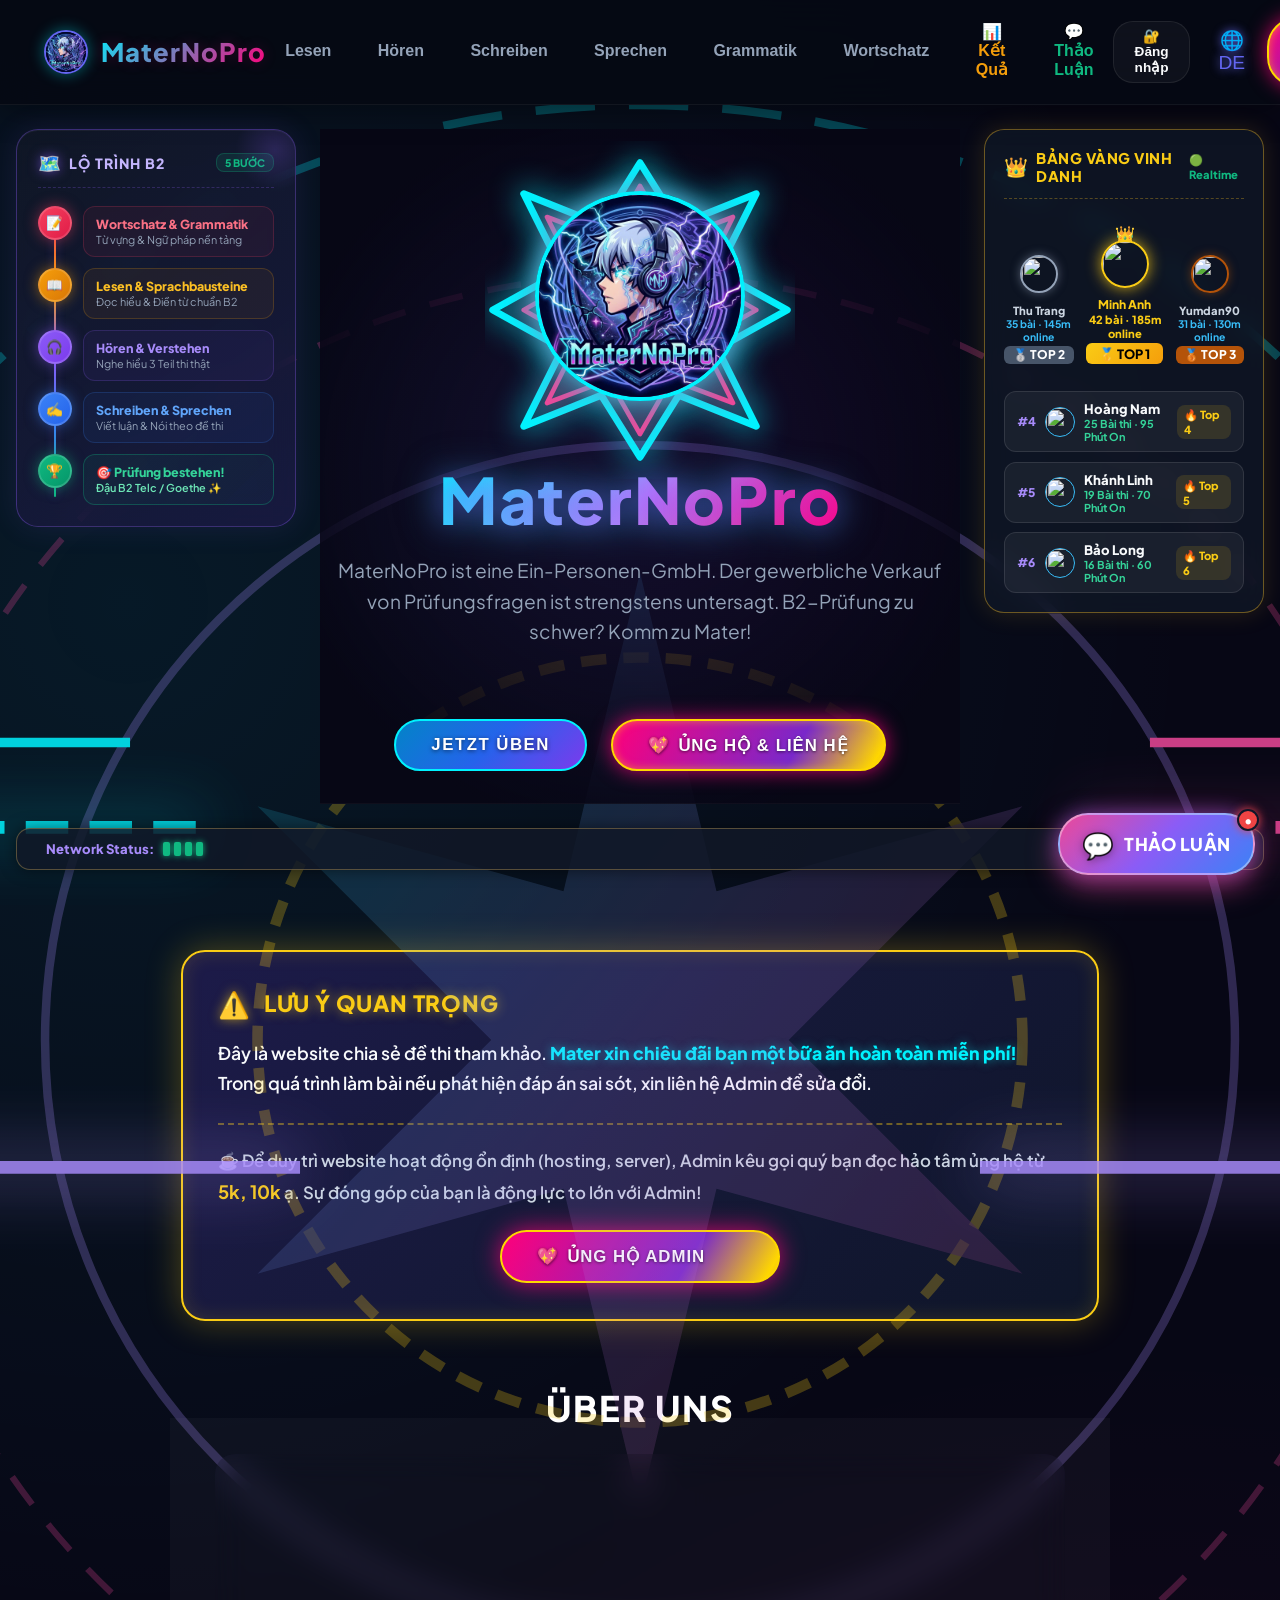
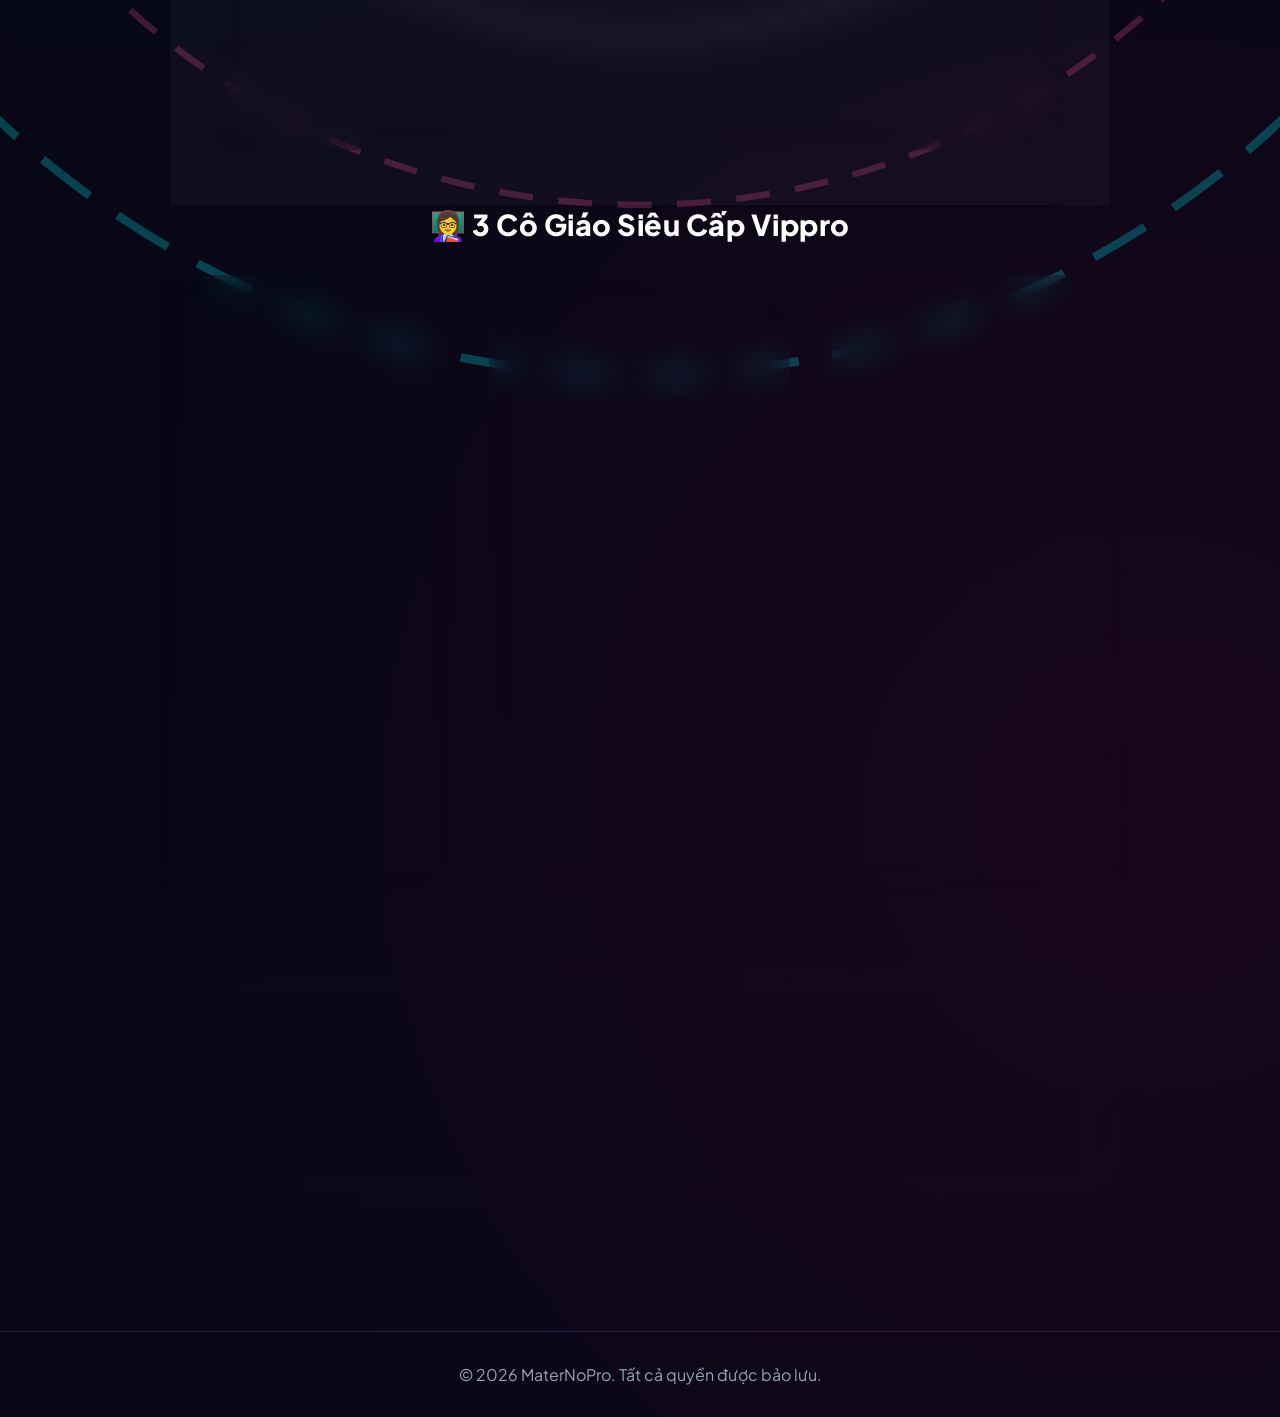
==== commit 02839456: "Update full-screen Lesen and Schreiben layouts with Telc B2 exam formatting" ====
--- a/index_draft.html
+++ b/index_draft.html
@@ -1090,33 +1090,141 @@
 
         <!-- Writing -->
         <div id="admin-writing" class="admin-tab-content" style="display: none;">
-          <div class="card">
-            <h4>Thêm Đề Viết</h4>
-            <form id="writing-form" onsubmit="addWriting(event)" style="margin-top: 1rem;">
-              <div class="form-group">
-                <label>Tiêu đề đề viết</label>
-                <input type="text" id="add-write-title" required>
-              </div>
-              <div class="form-group">
-                <label>Đề bài</label>
-                <textarea id="add-write-prompt" rows="3" required></textarea>
-              </div>
-
-              <button class="btn btn-primary" type="submit" data-translate="admin-btn-save">Lưu lại</button>
+          
+          <!-- KHUNG 1: TẠO & QUẢN LÝ ĐỀ THƯ PHÀN NÀN (BESCHWERDE) -->
+          <div class="card" style="margin-bottom: 2rem; border: 1.5px solid rgba(239, 68, 68, 0.4); background: rgba(239, 68, 68, 0.03);">
+            <h4 style="color: #ef4444; font-weight: 900; font-size: 1.3rem; display: flex; align-items: center; gap: 0.6rem;">
+              <span>⚠️</span> Quản Lý Đề Thư Phàn Nàn (Beschwerde)
+            </h4>
+            
+            <form id="writing-beschwerde-form" onsubmit="addWritingCategory(event, 'Beschwerde')" style="margin-top: 1.2rem;">
+              <div class="form-group" style="margin-bottom: 1rem;">
+                <label style="font-weight: bold; color: #ffffff;">Tiêu đề đề viết Beschwerde</label>
+                <input type="text" id="add-write-beschwerde-title" placeholder="Ví dụ: Beschwerde über einen Deutschkurs im Sommer" style="width: 100%; padding: 0.75rem; background: rgba(0,0,0,0.3); border: 1px solid var(--border-light); border-radius: 8px; color: #fff; font-size: 0.95rem;">
+              </div>
+              <div class="form-group" style="margin-bottom: 1.2rem;">
+                <label style="font-weight: bold; color: #ffffff;">Đề bài & 4 gợi ý Leitpunkte</label>
+                <textarea id="add-write-beschwerde-prompt" rows="4" placeholder="Nhập ngữ cảnh phàn nàn, thông tin quảng cáo và 4 ý Leitpunkte..." style="width: 100%; padding: 0.75rem; background: rgba(0,0,0,0.3); border: 1px solid var(--border-light); border-radius: 8px; color: #fff; font-size: 0.95rem; line-height: 1.6;"></textarea>
+              </div>
+
+              <div style="display: flex; gap: 0.8rem; flex-wrap: wrap;">
+                <button class="btn btn-primary" type="submit" style="background: linear-gradient(135deg, #ef4444, #dc2626); border: none; border-radius: 20px; font-weight: 900; padding: 0.75rem 1.8rem; cursor: pointer;">
+                  💾 Lưu 1 Đề Beschwerde
+                </button>
+
+                <button type="button" class="btn btn-secondary" onclick="toggleBatchAddWriting('Beschwerde')" style="background: rgba(239, 68, 68, 0.2); border: 1px solid #ef4444; color: #ffffff; border-radius: 20px; font-weight: 800; padding: 0.75rem 1.4rem; cursor: pointer;">
+                  ⚡ Thêm Nhiều Đề Cùng Lúc (Batch Add)
+                </button>
+              </div>
             </form>
-          </div>
-          <div class="card">
-            <h4>Danh sách hiện tại</h4>
-            <table class="admin-table">
-              <thead>
-                <tr>
-                  <th>Tiêu Đề</th>
-                  <th>Hành Động</th>
-                </tr>
-              </thead>
-              <tbody id="admin-writing-list"></tbody>
-            </table>
-          </div>
+
+            <!-- KHUNG DÁN NHIỀU ĐỀ BESCHWERDE CÙNG LÚC -->
+            <div id="batch-add-writing-beschwerde-box" style="display: none; background: rgba(0,0,0,0.4); border: 1.5px dashed #ef4444; padding: 1.2rem; border-radius: 12px; margin-top: 1.2rem;">
+              <label style="font-weight: bold; color: #ef4444; display: block; margin-bottom: 0.5rem; font-size: 1rem;">⚡ Dán danh sách nhiều đề Beschwerde cùng lúc (Dùng "---" để phân cách giữa các đề):</label>
+              <p style="font-size: 0.82rem; color: #cbd5e1; margin-bottom: 0.8rem; line-height: 1.5;">
+                💡 <b>Mẫu dán nhiều đề:</b><br>
+                Tiêu đề đề 1<br>
+                Nội dung đề 1 và các Leitpunkte...<br>
+                ---<br>
+                Tiêu đề đề 2<br>
+                Nội dung đề 2 và các Leitpunkte...
+              </p>
+              <textarea id="batch-write-beschwerde-input" rows="7" placeholder="Dán danh sách nhiều đề Beschwerde vào đây..." style="width: 100%; padding: 0.8rem; background: rgba(0,0,0,0.3); border: 1px solid rgba(255,255,255,0.15); border-radius: 8px; color: #fff; font-size: 0.9rem; line-height: 1.6;"></textarea>
+              <button type="button" onclick="submitBatchWriting('Beschwerde')" style="margin-top: 0.8rem; background: #ef4444; color: white; border: none; padding: 0.65rem 1.6rem; border-radius: 12px; font-weight: 900; cursor: pointer; box-shadow: 0 4px 15px rgba(239, 68, 68, 0.4);">
+                🚀 Lưu Hàng Loạt Đề Beschwerde
+              </button>
+            </div>
+
+            <div style="margin-top: 2rem;">
+              <div style="display: flex; justify-content: space-between; align-items: center; margin-bottom: 1rem; flex-wrap: wrap; gap: 0.8rem;">
+                <h5 style="color: #ffffff; font-weight: bold; margin: 0;">📋 Danh sách đề Beschwerde hiện tại:</h5>
+                <button type="button" class="btn btn-danger" onclick="deleteBatchWritingSelected('Beschwerde')" style="padding: 0.45rem 1.2rem; border-radius: 8px; font-weight: 800; font-size: 0.85rem; background: #ef4444; cursor: pointer;">
+                  🗑 Xóa Các Đề Đã Chọn
+                </button>
+              </div>
+
+              <table class="admin-table" style="width: 100%; border-collapse: collapse;">
+                <thead>
+                  <tr style="background: rgba(239, 68, 68, 0.15);">
+                    <th style="width: 45px; text-align: center;"><input type="checkbox" onchange="toggleSelectAllWriting('Beschwerde', this.checked)" title="Chọn tất cả"></th>
+                    <th style="width: 50px; text-align: center;">STT</th>
+                    <th style="width: 200px;">Tiêu Đề Đề Viết</th>
+                    <th>Trích Đoạn Nội Dung Đề Bài</th>
+                    <th style="width: 140px; text-align: center;">Hành Động</th>
+                  </tr>
+                </thead>
+                <tbody id="admin-writing-beschwerde-list"></tbody>
+              </table>
+            </div>
+          </div>
+
+          <!-- KHUNG 2: TẠO & QUẢN LÝ ĐỀ THƯ HỎI THÔNG TIN (BITTE UM INFORMATIONEN) -->
+          <div class="card" style="border: 1.5px solid rgba(59, 130, 246, 0.4); background: rgba(59, 130, 246, 0.03);">
+            <h4 style="color: #3b82f6; font-weight: 900; font-size: 1.3rem; display: flex; align-items: center; gap: 0.6rem;">
+              <span>✉️</span> Quản Lý Đề Thư Hỏi Thông Tin (Bitte um Informationen)
+            </h4>
+            
+            <form id="writing-anfrage-form" onsubmit="addWritingCategory(event, 'Anfrage/Information')" style="margin-top: 1.2rem;">
+              <div class="form-group" style="margin-bottom: 1rem;">
+                <label style="font-weight: bold; color: #ffffff;">Tiêu đề đề viết Bitte um Informationen</label>
+                <input type="text" id="add-write-anfrage-title" placeholder="Ví dụ: Bitte um Informationen zu einem Sprachkurs B2" style="width: 100%; padding: 0.75rem; background: rgba(0,0,0,0.3); border: 1px solid var(--border-light); border-radius: 8px; color: #fff; font-size: 0.95rem;">
+              </div>
+              <div class="form-group" style="margin-bottom: 1.2rem;">
+                <label style="font-weight: bold; color: #ffffff;">Đề bài & 4 gợi ý Leitpunkte</label>
+                <textarea id="add-write-anfrage-prompt" rows="4" placeholder="Nhập ngữ cảnh cần hỏi thông tin và các ý Leitpunkte..." style="width: 100%; padding: 0.75rem; background: rgba(0,0,0,0.3); border: 1px solid var(--border-light); border-radius: 8px; color: #fff; font-size: 0.95rem; line-height: 1.6;"></textarea>
+              </div>
+
+              <div style="display: flex; gap: 0.8rem; flex-wrap: wrap;">
+                <button class="btn btn-primary" type="submit" style="background: linear-gradient(135deg, #3b82f6, #2563eb); border: none; border-radius: 20px; font-weight: 900; padding: 0.75rem 1.8rem; cursor: pointer;">
+                  💾 Lưu 1 Đề Bitte um Informationen
+                </button>
+
+                <button type="button" class="btn btn-secondary" onclick="toggleBatchAddWriting('Anfrage/Information')" style="background: rgba(59, 130, 246, 0.2); border: 1px solid #3b82f6; color: #ffffff; border-radius: 20px; font-weight: 800; padding: 0.75rem 1.4rem; cursor: pointer;">
+                  ⚡ Thêm Nhiều Đề Cùng Lúc (Batch Add)
+                </button>
+              </div>
+            </form>
+
+            <!-- KHUNG DÁN NHIỀU ĐỀ ANFRAGE CÙNG LÚC -->
+            <div id="batch-add-writing-anfrage-box" style="display: none; background: rgba(0,0,0,0.4); border: 1.5px dashed #3b82f6; padding: 1.2rem; border-radius: 12px; margin-top: 1.2rem;">
+              <label style="font-weight: bold; color: #3b82f6; display: block; margin-bottom: 0.5rem; font-size: 1rem;">⚡ Dán danh sách nhiều đề Bitte um Informationen cùng lúc (Dùng "---" để phân cách giữa các đề):</label>
+              <p style="font-size: 0.82rem; color: #cbd5e1; margin-bottom: 0.8rem; line-height: 1.5;">
+                💡 <b>Mẫu dán nhiều đề:</b><br>
+                Tiêu đề đề 1<br>
+                Nội dung đề 1 và các Leitpunkte...<br>
+                ---<br>
+                Tiêu đề đề 2<br>
+                Nội dung đề 2 và các Leitpunkte...
+              </p>
+              <textarea id="batch-write-anfrage-input" rows="7" placeholder="Dán danh sách nhiều đề Bitte um Informationen vào đây..." style="width: 100%; padding: 0.8rem; background: rgba(0,0,0,0.3); border: 1px solid rgba(255,255,255,0.15); border-radius: 8px; color: #fff; font-size: 0.9rem; line-height: 1.6;"></textarea>
+              <button type="button" onclick="submitBatchWriting('Anfrage/Information')" style="margin-top: 0.8rem; background: #3b82f6; color: white; border: none; padding: 0.65rem 1.6rem; border-radius: 12px; font-weight: 900; cursor: pointer; box-shadow: 0 4px 15px rgba(59, 130, 246, 0.4);">
+                🚀 Lưu Hàng Loạt Đề Bitte um Informationen
+              </button>
+            </div>
+
+            <div style="margin-top: 2rem;">
+              <div style="display: flex; justify-content: space-between; align-items: center; margin-bottom: 1rem; flex-wrap: wrap; gap: 0.8rem;">
+                <h5 style="color: #ffffff; font-weight: bold; margin: 0;">📋 Danh sách đề Bitte um Informationen hiện tại:</h5>
+                <button type="button" class="btn btn-danger" onclick="deleteBatchWritingSelected('Anfrage/Information')" style="padding: 0.45rem 1.2rem; border-radius: 8px; font-weight: 800; font-size: 0.85rem; background: #ef4444; cursor: pointer;">
+                  🗑 Xóa Các Đề Đã Chọn
+                </button>
+              </div>
+
+              <table class="admin-table" style="width: 100%; border-collapse: collapse;">
+                <thead>
+                  <tr style="background: rgba(59, 130, 246, 0.15);">
+                    <th style="width: 45px; text-align: center;"><input type="checkbox" onchange="toggleSelectAllWriting('Anfrage/Information', this.checked)" title="Chọn tất cả"></th>
+                    <th style="width: 50px; text-align: center;">STT</th>
+                    <th style="width: 200px;">Tiêu Đề Đề Viết</th>
+                    <th>Trích Đoạn Nội Dung Đề Bài</th>
+                    <th style="width: 140px; text-align: center;">Hành Động</th>
+                  </tr>
+                </thead>
+                <tbody id="admin-writing-anfrage-list"></tbody>
+              </table>
+            </div>
+          </div>
+
         </div>
 
         <!-- Speaking -->
